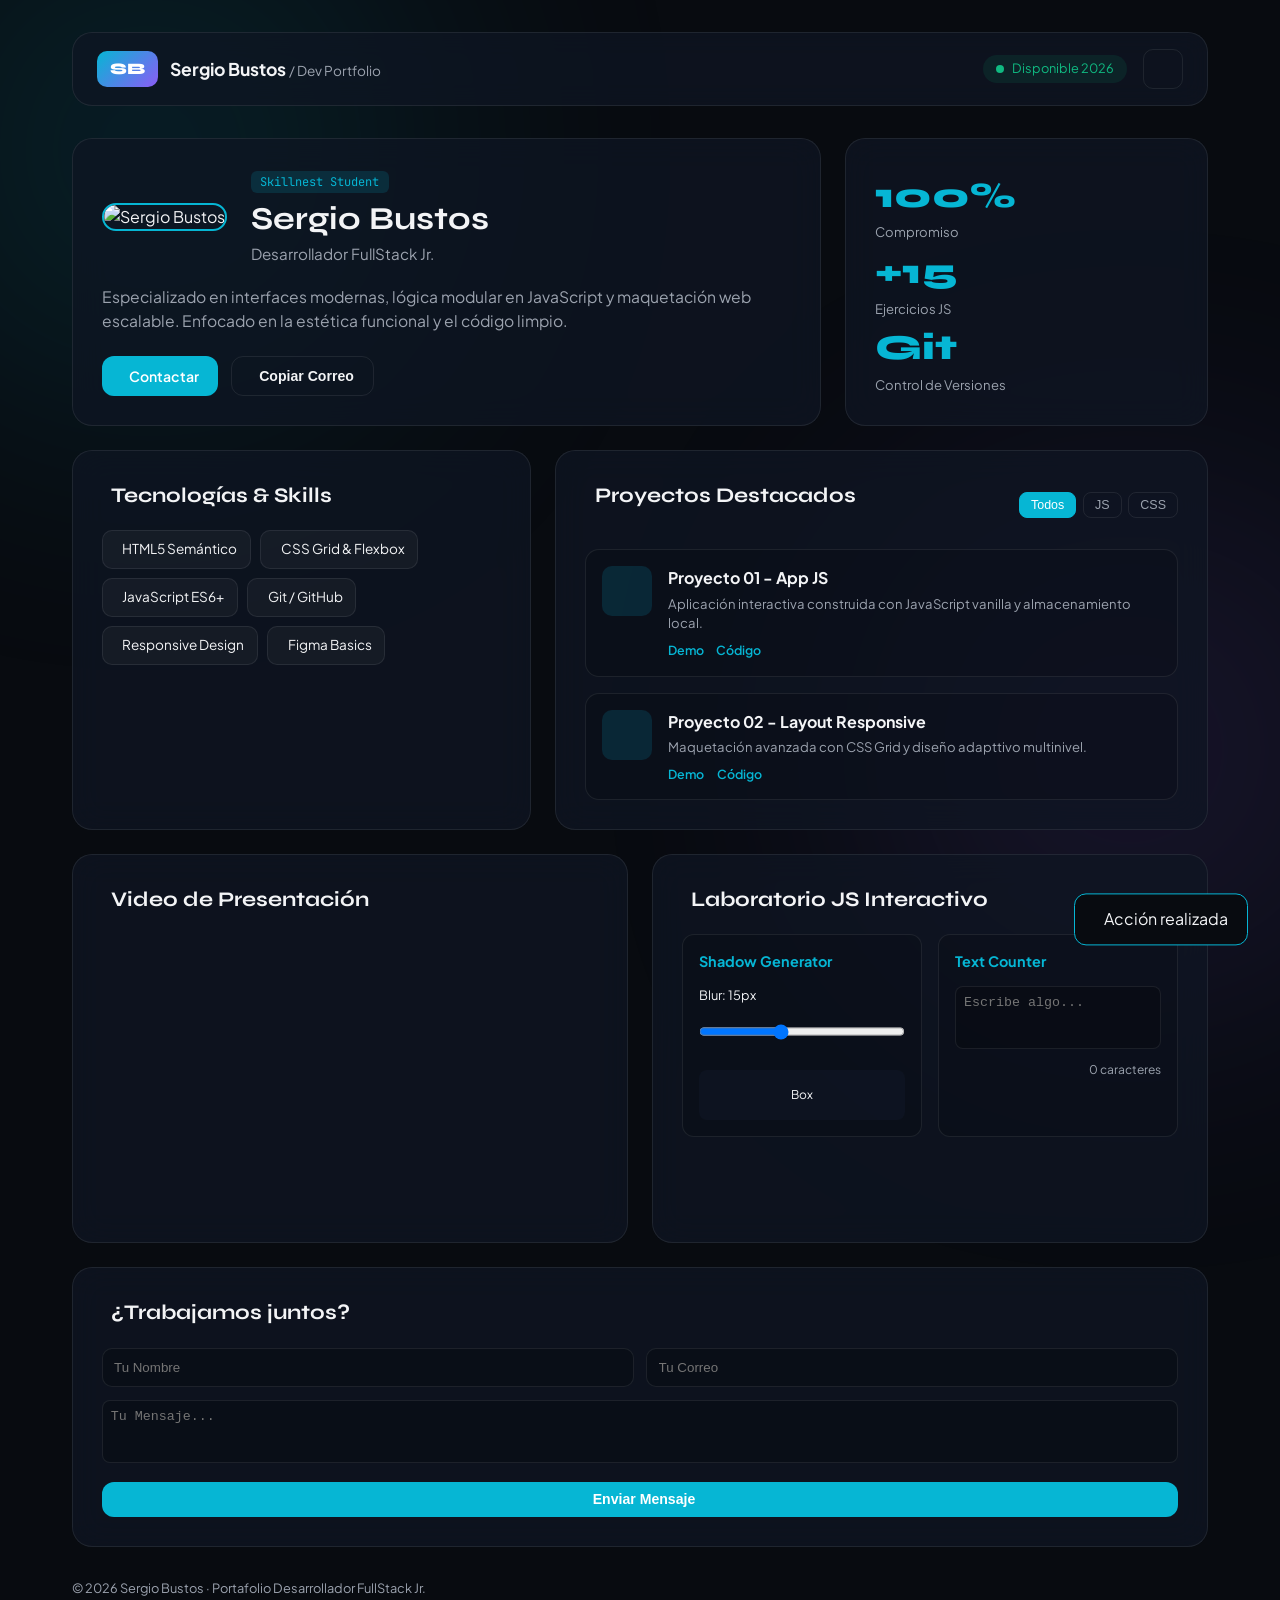
==== portafolio-sergio-bustos/index.html @ bf8681e1 "fdbdbb" ====
<!DOCTYPE html>
<html lang="es" class="dark">
<head>
  <meta charset="UTF-8">
  <meta name="viewport" content="width=device-width, initial-scale=1.0">
  <title>Sergio Bustos | FullStack Developer</title>

  <!-- Google Fonts: Syne & Plus Jakarta Sans -->
  <link rel="preconnect" href="https://fonts.googleapis.com">
  <link rel="preconnect" href="https://fonts.gstatic.com" crossorigin>
  <link href="https://fonts.googleapis.com/css2?family=Plus+Jakarta+Sans:wght@400;500;600;700&family=Syne:wght@700;800&family=JetBrains+Mono:wght@400;600&display=swap" rel="stylesheet">

  <!-- Lucide Icons -->
  <script src="https://unpkg.com/lucide@latest"></script>

  <link rel="stylesheet" href="assets/css/styles.css">
</head>
<body>

  <!-- Esferas luminosas de fondo -->
  <div class="ambient-light light-1"></div>
  <div class="ambient-light light-2"></div>

  <div class="layout-wrapper">
    
    <!-- BARRA NAVEGACIÓN SUPERIOR / CONTROL -->
    <header class="top-bar">
      <div class="brand">
        <span class="logo-box">SB</span>
        <span class="brand-text">Sergio Bustos <small>/ Dev Portfolio</small></span>
      </div>
      <div class="top-actions">
        <span class="badge-online">
          <span class="dot"></span> Disponible 2026
        </span>
        <button id="theme-toggle" class="theme-btn" aria-label="Cambiar Tema">
          <i data-lucide="sun" class="sun-icon"></i>
          <i data-lucide="moon" class="moon-icon"></i>
        </button>
      </div>
    </header>

    <!-- BENTO GRID PRINCIPAL -->
    <main class="bento-grid">

      <!-- TARJETA 1: HERO / PERFIL -->
      <section class="bento-card card-hero">
        <div class="hero-header">
          <div class="avatar-frame">
            <img src="perfil.jpg" alt="Sergio Bustos" class="avatar-img">
          </div>
          <div>
            <span class="chip-tech">Skillnest Student</span>
            <h1 class="hero-name">Sergio Bustos</h1>
            <p class="hero-role">Desarrollador FullStack Jr.</p>
          </div>
        </div>
        <p class="hero-bio">
          Especializado en interfaces modernas, lógica modular en JavaScript y maquetación web escalable. Enfocado en la estética funcional y el código limpio.
        </p>
        <div class="hero-actions">
          <a href="#contact" class="btn btn-primary"><i data-lucide="send"></i> Contactar</a>
          <button id="copy-email-btn" class="btn btn-ghost"><i data-lucide="copy"></i> Copiar Correo</button>
        </div>
      </section>

      <!-- TARJETA 2: MÉTRICAS Y LOGROS -->
      <section class="bento-card card-stats">
        <div class="stat-box">
          <span class="stat-number">100%</span>
          <span class="stat-label">Compromiso</span>
        </div>
        <div class="stat-box">
          <span class="stat-number">+15</span>
          <span class="stat-label">Ejercicios JS</span>
        </div>
        <div class="stat-box">
          <span class="stat-number">Git</span>
          <span class="stat-label">Control de Versiones</span>
        </div>
      </section>

      <!-- TARJETA 3: STACK TECNOLÓGICO -->
      <section class="bento-card card-stack">
        <div class="card-header">
          <i data-lucide="cpu" class="accent-icon"></i>
          <h2>Tecnologías & Skills</h2>
        </div>
        <div class="skills-cloud">
          <span class="skill-tag"><i data-lucide="code"></i> HTML5 Semántico</span>
          <span class="skill-tag"><i data-lucide="palette"></i> CSS Grid & Flexbox</span>
          <span class="skill-tag"><i data-lucide="terminal"></i> JavaScript ES6+</span>
          <span class="skill-tag"><i data-lucide="git-branch"></i> Git / GitHub</span>
          <span class="skill-tag"><i data-lucide="layout"></i> Responsive Design</span>
          <span class="skill-tag"><i data-lucide="figma"></i> Figma Basics</span>
        </div>
      </section>

      <!-- TARJETA 4: PROYECTOS DESTACADOS -->
      <section class="bento-card card-projects">
        <div class="card-header-flex">
          <div class="card-header">
            <i data-lucide="folder-git-2" class="accent-icon"></i>
            <h2>Proyectos Destacados</h2>
          </div>
          <div class="filter-pills">
            <button class="pill active" data-filter="all">Todos</button>
            <button class="pill" data-filter="js">JS</button>
            <button class="pill" data-filter="css">CSS</button>
          </div>
        </div>

        <div class="projects-grid">
          <article class="project-item" data-category="js">
            <div class="project-thumb">
              <i data-lucide="layout-dashboard"></i>
            </div>
            <div class="project-details">
              <h3>Proyecto 01 - App JS</h3>
              <p>Aplicación interactiva construida con JavaScript vanilla y almacenamiento local.</p>
              <div class="project-links">
                <a href="#" target="_blank"><i data-lucide="external-link"></i> Demo</a>
                <a href="#" target="_blank"><i data-lucide="github"></i> Código</a>
              </div>
            </div>
          </article>

          <article class="project-item" data-category="css">
            <div class="project-thumb">
              <i data-lucide="sparkles"></i>
            </div>
            <div class="project-details">
              <h3>Proyecto 02 - Layout Responsive</h3>
              <p>Maquetación avanzada con CSS Grid y diseño adapttivo multinivel.</p>
              <div class="project-links">
                <a href="#" target="_blank"><i data-lucide="external-link"></i> Demo</a>
                <a href="#" target="_blank"><i data-lucide="github"></i> Código</a>
              </div>
            </div>
          </article>
        </div>
      </section>

      <!-- TARJETA 5: DEMO VIDEO / PITCH -->
      <section class="bento-card card-video">
        <div class="card-header">
          <i data-lucide="video" class="accent-icon"></i>
          <h2>Video de Presentación</h2>
        </div>
        <div class="video-container">
          <iframe src="https://www.youtube-nocookie.com/embed/dQw4w9WgXcQ" title="Demo Video" allowfullscreen></iframe>
        </div>
      </section>

      <!-- TARJETA 6: JS MINI LAB (INTERACTIVO) -->
      <section class="bento-card card-lab">
        <div class="card-header">
          <i data-lucide="flask-conical" class="accent-icon"></i>
          <h2>Laboratorio JS Interactivo</h2>
        </div>
        <div class="lab-split">
          <!-- Herramienta 1 -->
          <div class="lab-tool">
            <h4>Shadow Generator</h4>
            <div class="range-group">
              <label>Blur: <span id="blur-val">15px</span></label>
              <input type="range" id="blur-range" min="0" max="40" value="15">
            </div>
            <div class="preview-box" id="shadow-box">Box</div>
          </div>
          <!-- Herramienta 2 -->
          <div class="lab-tool">
            <h4>Text Counter</h4>
            <textarea id="lab-textarea" placeholder="Escribe algo..." rows="3"></textarea>
            <div class="counter-badge"><span id="char-num">0</span> caracteres</div>
          </div>
        </div>
      </section>

      <!-- TARJETA 7: CONTACTO -->
      <section id="contact" class="bento-card card-contact">
        <div class="card-header">
          <i data-lucide="mail" class="accent-icon"></i>
          <h2>¿Trabajamos juntos?</h2>
        </div>
        <form id="contact-form" class="bento-form">
          <div class="input-row">
            <input type="text" id="name" placeholder="Tu Nombre" required>
            <input type="email" id="email" placeholder="Tu Correo" required>
          </div>
          <textarea id="message" rows="3" placeholder="Tu Mensaje..." required></textarea>
          <button type="submit" class="btn btn-primary btn-full"><i data-lucide="send"></i> Enviar Mensaje</button>
        </form>
      </section>

    </main>

    <!-- FOOTER -->
    <footer class="bottom-footer">
      <p>© 2026 Sergio Bustos · Portafolio Desarrollador FullStack Jr.</p>
      <div class="social-mini">
        <a href="https://linkedin.com" target="_blank"><i data-lucide="linkedin"></i></a>
        <a href="https://github.com" target="_blank"><i data-lucide="github"></i></a>
      </div>
    </footer>

  </div>

  <!-- Toast de notificación -->
  <div id="toast" class="toast">
    <i data-lucide="check-circle-2"></i>
    <span id="toast-text">Acción realizada</span>
  </div>

  <script src="main.js"></script>
</body>
</html>
---- portafolio-sergio-bustos/assets/css/styles.css ----
/* ==================== VARIABLES Y TEMA ==================== */
:root {
  --bg-main: #080B10;
  --card-bg: rgba(15, 22, 35, 0.75);
  --card-border: rgba(255, 255, 255, 0.08);
  
  --text-primary: #F3F4F6;
  --text-muted: #9CA3AF;
  
  --accent-cyan: #06B6D4;
  --accent-violet: #8B5CF6;
  --accent-glow: rgba(6, 182, 212, 0.15);
  
  --font-heading: 'Syne', sans-serif;
  --font-body: 'Plus Jakarta Sans', sans-serif;
  --font-mono: 'JetBrains Mono', monospace;
  
  --radius: 20px;
  --transition: all 0.3s cubic-bezier(0.16, 1, 0.3, 1);
}

html.light {
  --bg-main: #F8FAFC;
  --card-bg: rgba(255, 255, 255, 0.85);
  --card-border: rgba(0, 0, 0, 0.08);
  --text-primary: #0F172A;
  --text-muted: #64748B;
  --accent-cyan: #0891B2;
  --accent-violet: #7C3AED;
  --accent-glow: rgba(8, 145, 178, 0.12);
}

* { margin: 0; padding: 0; box-sizing: border-box; }
body {
  font-family: var(--font-body);
  background-color: var(--bg-main);
  color: var(--text-primary);
  line-height: 1.5;
  overflow-x: hidden;
  transition: var(--transition);
}

/* Luces de Fondo */
.ambient-light {
  position: fixed;
  width: 500px;
  height: 500px;
  border-radius: 50%;
  filter: blur(140px);
  pointer-events: none;
  opacity: 0.15;
  z-index: 0;
}
.light-1 { top: -100px; left: -100px; background: var(--accent-cyan); }
.light-2 { bottom: -100px; right: -100px; background: var(--accent-violet); }

.layout-wrapper {
  max-width: 1200px;
  margin: 0 auto;
  padding: 2rem;
  position: relative;
  z-index: 1;
}

/* HEADER SUPERIOR */
.top-bar {
  display: flex;
  justify-content: space-between;
  align-items: center;
  margin-bottom: 2rem;
  padding: 1rem 1.5rem;
  background: var(--card-bg);
  border: 1px solid var(--card-border);
  backdrop-filter: blur(12px);
  border-radius: var(--radius);
}

.brand { display: flex; align-items: center; gap: 0.8rem; }
.logo-box {
  background: linear-gradient(135deg, var(--accent-cyan), var(--accent-violet));
  color: #fff;
  font-family: var(--font-heading);
  font-weight: 800;
  padding: 0.4rem 0.8rem;
  border-radius: 10px;
}
.brand-text { font-weight: 700; font-size: 1.1rem; }
.brand-text small { color: var(--text-muted); font-weight: 400; font-size: 0.85rem; }

.top-actions { display: flex; align-items: center; gap: 1rem; }
.badge-online {
  display: flex;
  align-items: center;
  gap: 0.5rem;
  font-size: 0.8rem;
  color: #10B981;
  background: rgba(16, 185, 129, 0.1);
  padding: 0.3rem 0.8rem;
  border-radius: 20px;
}
.dot { width: 8px; height: 8px; background: #10B981; border-radius: 50%; }

.theme-btn {
  background: transparent;
  border: 1px solid var(--card-border);
  color: var(--text-primary);
  width: 40px;
  height: 40px;
  border-radius: 10px;
  cursor: pointer;
  display: flex;
  align-items: center;
  justify-content: center;
  transition: var(--transition);
}
.theme-btn:hover { border-color: var(--accent-cyan); transform: scale(1.05); }

html.dark .sun-icon, html.light .moon-icon { display: block; }
html.dark .moon-icon, html.light .sun-icon { display: none; }

/* BENTO GRID ESTRUCTURA */
.bento-grid {
  display: grid;
  grid-template-columns: repeat(12, 1fr);
  gap: 1.5rem;
}

.bento-card {
  background: var(--card-bg);
  border: 1px solid var(--card-border);
  backdrop-filter: blur(16px);
  border-radius: var(--radius);
  padding: 1.8rem;
  transition: var(--transition);
  position: relative;
  overflow: hidden;
}

.bento-card:hover {
  border-color: var(--accent-cyan);
  box-shadow: 0 10px 30px rgba(0, 0, 0, 0.2), 0 0 20px var(--accent-glow);
  transform: translateY(-2px);
}

/* Distribución Bento Box (Desktop) */
.card-hero { grid-column: span 8; }
.card-stats { grid-column: span 4; display: flex; flex-direction: column; justify-content: space-around; }
.card-stack { grid-column: span 5; }
.card-projects { grid-column: span 7; }
.card-video { grid-column: span 6; }
.card-lab { grid-column: span 6; }
.card-contact { grid-column: span 12; }

/* CARDA HERO */
.hero-header { display: flex; align-items: center; gap: 1.5rem; margin-bottom: 1.2rem; }
.avatar-img {
  width: 80px;
  height: 80px;
  border-radius: 20px;
  object-fit: cover;
  border: 2px solid var(--accent-cyan);
}
.chip-tech {
  font-family: var(--font-mono);
  font-size: 0.75rem;
  color: var(--accent-cyan);
  background: var(--accent-glow);
  padding: 0.2rem 0.6rem;
  border-radius: 6px;
}
.hero-name { font-family: var(--font-heading); font-size: 2rem; margin-top: 0.2rem; }
.hero-role { color: var(--text-muted); font-size: 0.95rem; }
.hero-bio { color: var(--text-muted); margin-bottom: 1.5rem; font-size: 0.98rem; }
.hero-actions { display: flex; gap: 0.8rem; }

/* BOTONES */
.btn {
  display: inline-flex;
  align-items: center;
  gap: 0.5rem;
  padding: 0.60rem 1.2rem;
  border-radius: 12px;
  font-weight: 600;
  font-size: 0.88rem;
  cursor: pointer;
  border: none;
  text-decoration: none;
  transition: var(--transition);
}
.btn-primary { background: var(--accent-cyan); color: #fff; }
.btn-primary:hover { opacity: 0.9; transform: translateY(-2px); }
.btn-ghost { background: transparent; border: 1px solid var(--card-border); color: var(--text-primary); }
.btn-ghost:hover { border-color: var(--accent-cyan); background: var(--accent-glow); }
.btn-full { width: 100%; justify-content: center; }

/* STATS */
.stat-box { display: flex; flex-direction: column; }
.stat-number { font-family: var(--font-heading); font-size: 2.2rem; color: var(--accent-cyan); font-weight: 800; }
.stat-label { font-size: 0.82rem; color: var(--text-muted); }

/* TITULOS DE TARJETA */
.card-header { display: flex; align-items: center; gap: 0.6rem; margin-bottom: 1.2rem; }
.card-header h2 { font-family: var(--font-heading); font-size: 1.3rem; }
.accent-icon { color: var(--accent-cyan); }

/* SKILLS */
.skills-cloud { display: flex; flex-wrap: wrap; gap: 0.6rem; }
.skill-tag {
  display: inline-flex;
  align-items: center;
  gap: 0.4rem;
  background: rgba(255, 255, 255, 0.04);
  border: 1px solid var(--card-border);
  padding: 0.5rem 0.8rem;
  border-radius: 10px;
  font-size: 0.85rem;
}

/* PROYECTOS */
.card-header-flex { display: flex; justify-content: space-between; align-items: center; margin-bottom: 1.2rem; }
.filter-pills { display: flex; gap: 0.4rem; }
.pill {
  background: transparent;
  border: 1px solid var(--card-border);
  color: var(--text-muted);
  padding: 0.3rem 0.7rem;
  border-radius: 8px;
  cursor: pointer;
  font-size: 0.78rem;
}
.pill.active, .pill:hover { background: var(--accent-cyan); color: #fff; border-color: var(--accent-cyan); }

.projects-grid { display: flex; flex-direction: column; gap: 1rem; }
.project-item {
  display: flex;
  gap: 1rem;
  background: rgba(0, 0, 0, 0.15);
  padding: 1rem;
  border-radius: 14px;
  border: 1px solid var(--card-border);
}
.project-thumb {
  width: 50px;
  height: 50px;
  background: var(--accent-glow);
  color: var(--accent-cyan);
  border-radius: 10px;
  display: flex;
  align-items: center;
  justify-content: center;
}
.project-details h3 { font-size: 1rem; margin-bottom: 0.2rem; }
.project-details p { font-size: 0.82rem; color: var(--text-muted); margin-bottom: 0.5rem; }
.project-links { display: flex; gap: 0.8rem; }
.project-links a { color: var(--accent-cyan); font-size: 0.78rem; text-decoration: none; font-weight: 600; }

/* VIDEO */
.video-container {
  position: relative;
  padding-bottom: 56.25%;
  height: 0;
  border-radius: 12px;
  overflow: hidden;
}
.video-container iframe { position: absolute; top:0; left:0; width:100%; height:100%; border:none; }

/* JS LAB */
.lab-split { display: grid; grid-template-columns: 1fr 1fr; gap: 1rem; }
.lab-tool { background: rgba(0, 0, 0, 0.15); padding: 1rem; border-radius: 12px; border: 1px solid var(--card-border); }
.lab-tool h4 { font-size: 0.9rem; margin-bottom: 0.8rem; color: var(--accent-cyan); }
.range-group { font-size: 0.8rem; margin-bottom: 0.8rem; }
.range-group input { width: 100%; margin-top: 0.4rem; }
.preview-box {
  height: 50px;
  background: var(--card-bg);
  border-radius: 8px;
  display: flex;
  align-items: center;
  justify-content: center;
  font-size: 0.75rem;
}
textarea {
  width: 100%;
  background: rgba(0,0,0,0.2);
  border: 1px solid var(--card-border);
  color: var(--text-primary);
  padding: 0.5rem;
  border-radius: 8px;
  resize: none;
  margin-bottom: 0.4rem;
}
.counter-badge { font-size: 0.75rem; color: var(--text-muted); text-align: right; }

/* CONTACTO */
.bento-form { display: flex; flex-direction: column; gap: 0.8rem; }
.input-row { display: grid; grid-template-columns: 1fr 1fr; gap: 0.8rem; }
input {
  width: 100%;
  background: rgba(0, 0, 0, 0.2);
  border: 1px solid var(--card-border);
  color: var(--text-primary);
  padding: 0.7rem;
  border-radius: 10px;
}

/* FOOTER & TOAST */
.bottom-footer {
  display: flex;
  justify-content: space-between;
  align-items: center;
  margin-top: 2rem;
  font-size: 0.8rem;
  color: var(--text-muted);
}
.social-mini a { color: var(--text-muted); margin-left: 0.8rem; }
.social-mini a:hover { color: var(--accent-cyan); }

.toast {
  position: fixed;
  bottom: 2rem;
  right: 2rem;
  background: var(--bg-main);
  border: 1px solid var(--accent-cyan);
  padding: 0.8rem 1.2rem;
  border-radius: 12px;
  display: flex;
  align-items: center;
  gap: 0.6rem;
  transform: translateY(150%);
  transition: transform 0.3s ease;
  z-index: 1000;
}
.toast.show { transform: translateY(0); }

/* RESPONSIVO MÓVIL */
@media (max-width: 900px) {
  .bento-grid { display: flex; flex-direction: column; }
  .input-row, .lab-split { grid-template-columns: 1fr; }
}
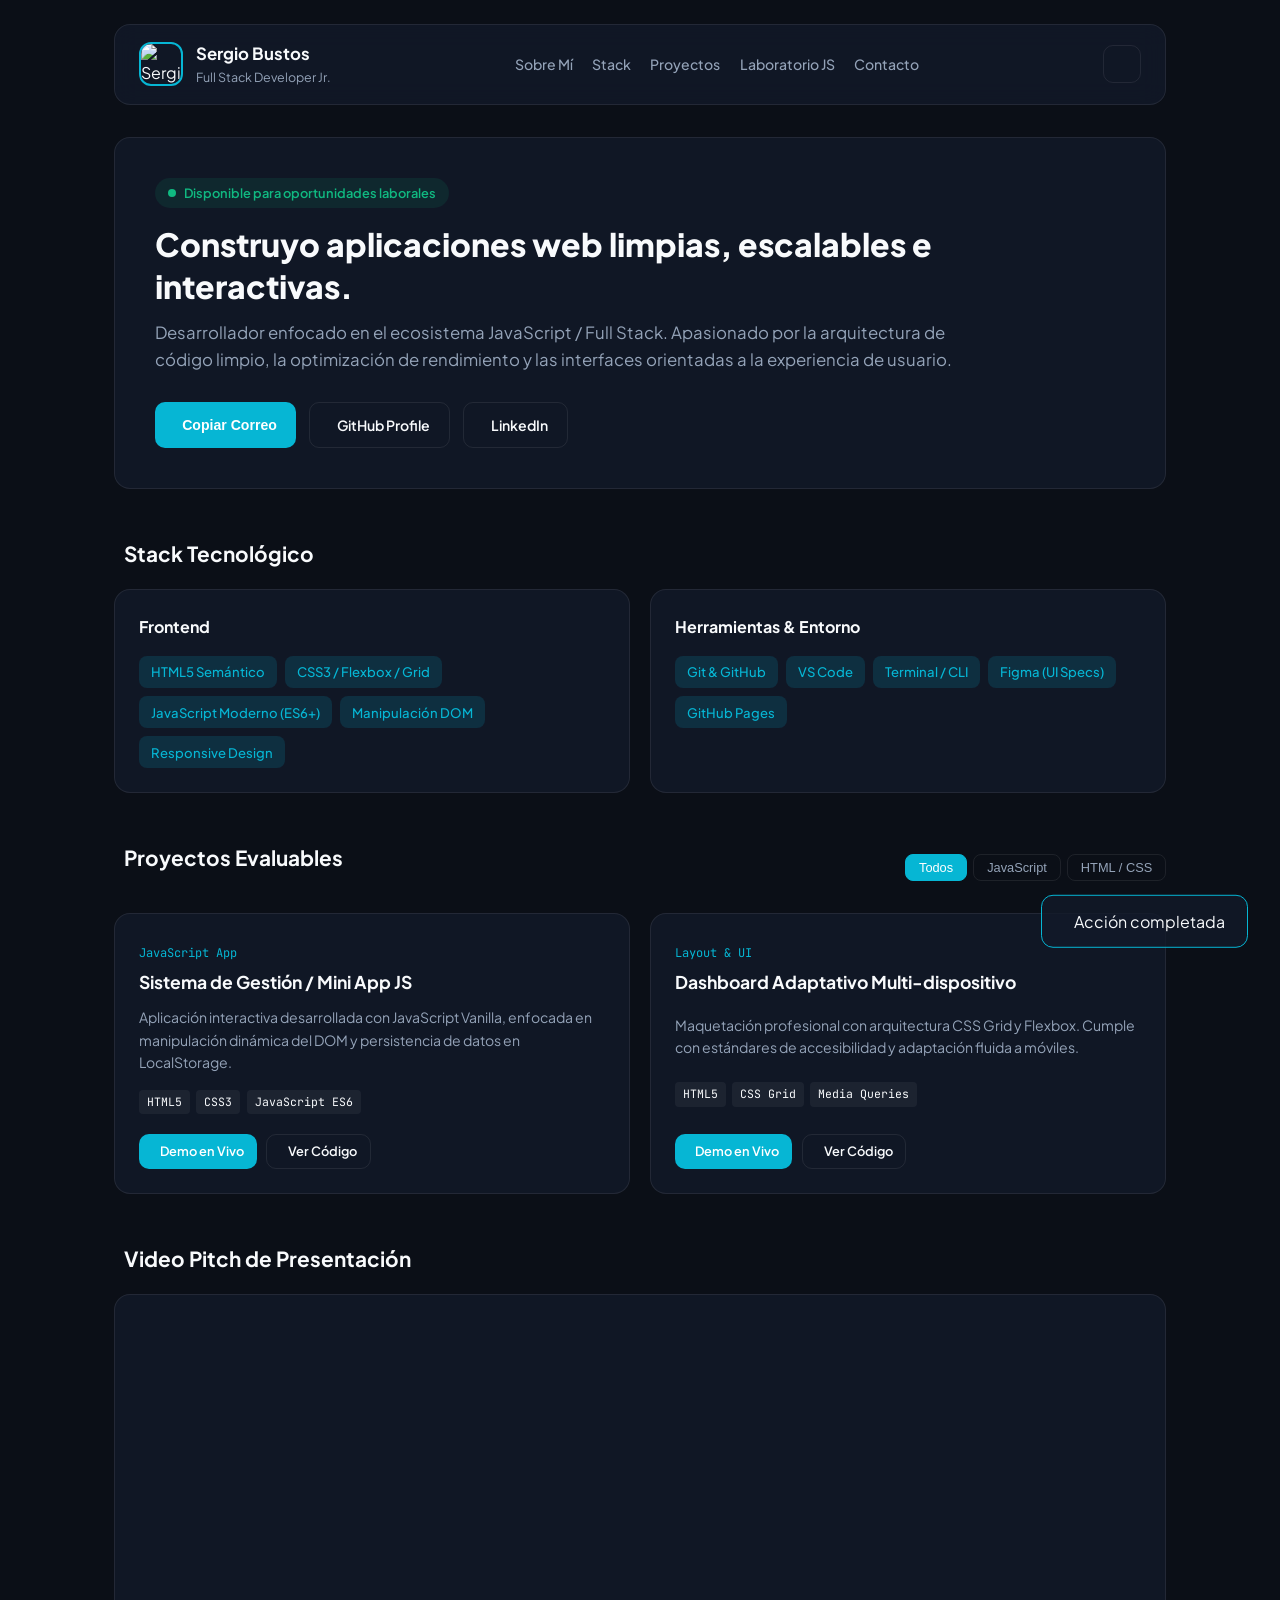
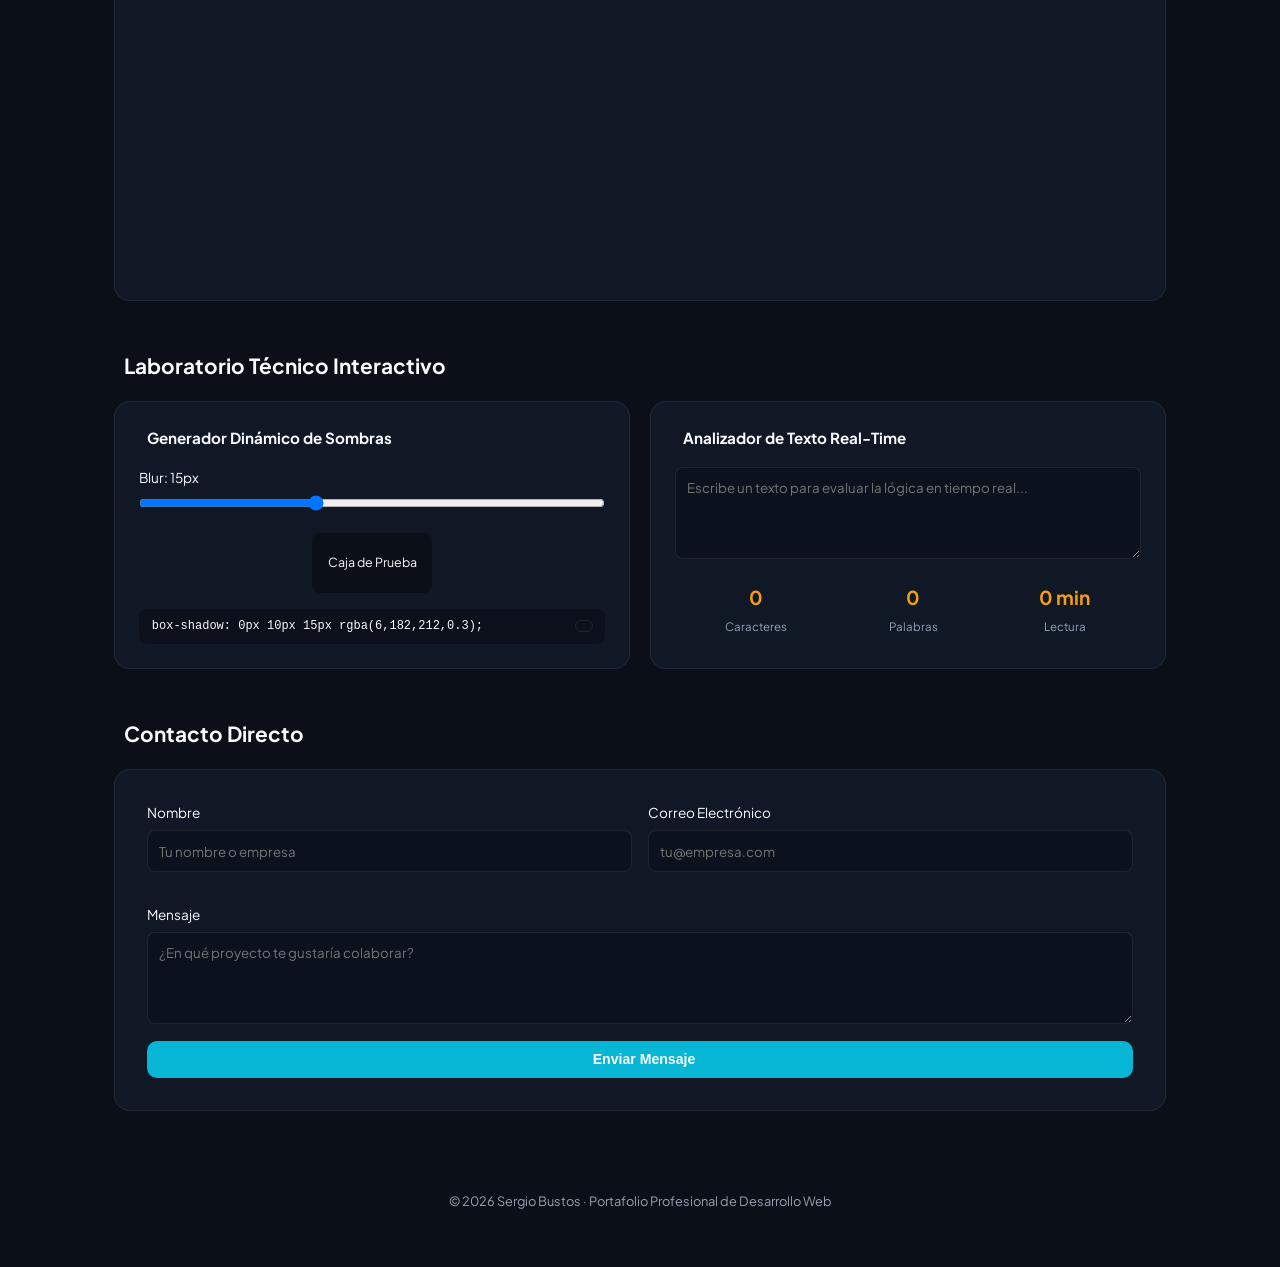
==== commit daeb2ff4: "awdad" ====
--- a/portafolio-sergio-bustos/index.html
+++ b/portafolio-sergio-bustos/index.html
@@ -3,12 +3,12 @@
 <head>
   <meta charset="UTF-8">
   <meta name="viewport" content="width=device-width, initial-scale=1.0">
-  <title>Sergio Bustos | FullStack Developer</title>
-
-  <!-- Google Fonts: Syne & Plus Jakarta Sans -->
+  <title>Sergio Bustos | Full Stack Developer Jr.</title>
+
+  <!-- Google Fonts: Plus Jakarta Sans & JetBrains Mono -->
   <link rel="preconnect" href="https://fonts.googleapis.com">
   <link rel="preconnect" href="https://fonts.gstatic.com" crossorigin>
-  <link href="https://fonts.googleapis.com/css2?family=Plus+Jakarta+Sans:wght@400;500;600;700&family=Syne:wght@700;800&family=JetBrains+Mono:wght@400;600&display=swap" rel="stylesheet">
+  <link href="https://fonts.googleapis.com/css2?family=JetBrains+Mono:wght@400;600&family=Plus+Jakarta+Sans:wght@400;500;600;700;800&display=swap" rel="stylesheet">
 
   <!-- Lucide Icons -->
   <script src="https://unpkg.com/lucide@latest"></script>
@@ -17,199 +17,218 @@
 </head>
 <body>
 
-  <!-- Esferas luminosas de fondo -->
-  <div class="ambient-light light-1"></div>
-  <div class="ambient-light light-2"></div>
-
-  <div class="layout-wrapper">
+  <div class="app-layout">
     
-    <!-- BARRA NAVEGACIÓN SUPERIOR / CONTROL -->
-    <header class="top-bar">
-      <div class="brand">
-        <span class="logo-box">SB</span>
-        <span class="brand-text">Sergio Bustos <small>/ Dev Portfolio</small></span>
+    <!-- HEADER FIJO DE NAVEGACIÓN Y PERFIL -->
+    <header class="navbar">
+      <div class="nav-brand">
+        <img src="perfil.jpg" alt="Sergio Bustos" class="avatar-img">
+        <div>
+          <h1 class="brand-name">Sergio Bustos</h1>
+          <p class="brand-role">Full Stack Developer Jr.</p>
+        </div>
       </div>
-      <div class="top-actions">
-        <span class="badge-online">
-          <span class="dot"></span> Disponible 2026
-        </span>
-        <button id="theme-toggle" class="theme-btn" aria-label="Cambiar Tema">
-          <i data-lucide="sun" class="sun-icon"></i>
-          <i data-lucide="moon" class="moon-icon"></i>
-        </button>
-      </div>
+
+      <nav class="nav-links">
+        <a href="#about" class="nav-item">Sobre Mí</a>
+        <a href="#stack" class="nav-item">Stack</a>
+        <a href="#projects" class="nav-item">Proyectos</a>
+        <a href="#lab" class="nav-item">Laboratorio JS</a>
+        <a href="#contact" class="nav-item btn-contact">Contacto</a>
+      </nav>
+
+      <button id="theme-toggle" class="theme-btn" aria-label="Cambiar Tema">
+        <i data-lucide="sun" class="sun-icon"></i>
+        <i data-lucide="moon" class="moon-icon"></i>
+      </button>
     </header>
 
-    <!-- BENTO GRID PRINCIPAL -->
-    <main class="bento-grid">
-
-      <!-- TARJETA 1: HERO / PERFIL -->
-      <section class="bento-card card-hero">
-        <div class="hero-header">
-          <div class="avatar-frame">
-            <img src="perfil.jpg" alt="Sergio Bustos" class="avatar-img">
-          </div>
-          <div>
-            <span class="chip-tech">Skillnest Student</span>
-            <h1 class="hero-name">Sergio Bustos</h1>
-            <p class="hero-role">Desarrollador FullStack Jr.</p>
-          </div>
-        </div>
-        <p class="hero-bio">
-          Especializado en interfaces modernas, lógica modular en JavaScript y maquetación web escalable. Enfocado en la estética funcional y el código limpio.
+    <!-- CONTENIDO PRINCIPAL -->
+    <main class="main-container">
+
+      <!-- HERO SECTION / PRESENTACIÓN -->
+      <section id="about" class="section hero-card">
+        <div class="status-badge">
+          <span class="status-dot"></span> Disponible para oportunidades laborales
+        </div>
+        <h2 class="hero-title">Construyo aplicaciones web limpias, escalables e interactivas.</h2>
+        <p class="hero-description">
+          Desarrollador enfocado en el ecosistema JavaScript / Full Stack. Apasionado por la arquitectura de código limpio, la optimización de rendimiento y las interfaces orientadas a la experiencia de usuario.
         </p>
-        <div class="hero-actions">
-          <a href="#contact" class="btn btn-primary"><i data-lucide="send"></i> Contactar</a>
-          <button id="copy-email-btn" class="btn btn-ghost"><i data-lucide="copy"></i> Copiar Correo</button>
-        </div>
-      </section>
-
-      <!-- TARJETA 2: MÉTRICAS Y LOGROS -->
-      <section class="bento-card card-stats">
-        <div class="stat-box">
-          <span class="stat-number">100%</span>
-          <span class="stat-label">Compromiso</span>
-        </div>
-        <div class="stat-box">
-          <span class="stat-number">+15</span>
-          <span class="stat-label">Ejercicios JS</span>
-        </div>
-        <div class="stat-box">
-          <span class="stat-number">Git</span>
-          <span class="stat-label">Control de Versiones</span>
-        </div>
-      </section>
-
-      <!-- TARJETA 3: STACK TECNOLÓGICO -->
-      <section class="bento-card card-stack">
-        <div class="card-header">
-          <i data-lucide="cpu" class="accent-icon"></i>
-          <h2>Tecnologías & Skills</h2>
-        </div>
-        <div class="skills-cloud">
-          <span class="skill-tag"><i data-lucide="code"></i> HTML5 Semántico</span>
-          <span class="skill-tag"><i data-lucide="palette"></i> CSS Grid & Flexbox</span>
-          <span class="skill-tag"><i data-lucide="terminal"></i> JavaScript ES6+</span>
-          <span class="skill-tag"><i data-lucide="git-branch"></i> Git / GitHub</span>
-          <span class="skill-tag"><i data-lucide="layout"></i> Responsive Design</span>
-          <span class="skill-tag"><i data-lucide="figma"></i> Figma Basics</span>
-        </div>
-      </section>
-
-      <!-- TARJETA 4: PROYECTOS DESTACADOS -->
-      <section class="bento-card card-projects">
-        <div class="card-header-flex">
-          <div class="card-header">
-            <i data-lucide="folder-git-2" class="accent-icon"></i>
-            <h2>Proyectos Destacados</h2>
-          </div>
+        <div class="hero-cta">
+          <button id="copy-email-btn" class="btn btn-primary">
+            <i data-lucide="copy"></i> Copiar Correo
+          </button>
+          <a href="https://github.com" target="_blank" class="btn btn-outline">
+            <i data-lucide="github"></i> GitHub Profile
+          </a>
+          <a href="https://linkedin.com" target="_blank" class="btn btn-outline">
+            <i data-lucide="linkedin"></i> LinkedIn
+          </a>
+        </div>
+      </section>
+
+      <!-- STACK TÉCNICO EVALUABLE -->
+      <section id="stack" class="section">
+        <h3 class="section-heading"><i data-lucide="cpu" class="accent-color"></i> Stack Tecnológico</h3>
+        <div class="stack-grid">
+          <div class="stack-card">
+            <h4>Frontend</h4>
+            <div class="tags-container">
+              <span class="tech-tag">HTML5 Semántico</span>
+              <span class="tech-tag">CSS3 / Flexbox / Grid</span>
+              <span class="tech-tag">JavaScript Moderno (ES6+)</span>
+              <span class="tech-tag">Manipulación DOM</span>
+              <span class="tech-tag">Responsive Design</span>
+            </div>
+          </div>
+          <div class="stack-card">
+            <h4>Herramientas & Entorno</h4>
+            <div class="tags-container">
+              <span class="tech-tag">Git & GitHub</span>
+              <span class="tech-tag">VS Code</span>
+              <span class="tech-tag">Terminal / CLI</span>
+              <span class="tech-tag">Figma (UI Specs)</span>
+              <span class="tech-tag">GitHub Pages</span>
+            </div>
+          </div>
+        </div>
+      </section>
+
+      <!-- PROYECTOS DESTACADOS -->
+      <section id="projects" class="section">
+        <div class="section-header-flex">
+          <h3 class="section-heading"><i data-lucide="folder-code" class="accent-color"></i> Proyectos Evaluables</h3>
           <div class="filter-pills">
             <button class="pill active" data-filter="all">Todos</button>
-            <button class="pill" data-filter="js">JS</button>
-            <button class="pill" data-filter="css">CSS</button>
+            <button class="pill" data-filter="js">JavaScript</button>
+            <button class="pill" data-filter="css">HTML / CSS</button>
           </div>
         </div>
 
         <div class="projects-grid">
-          <article class="project-item" data-category="js">
-            <div class="project-thumb">
-              <i data-lucide="layout-dashboard"></i>
-            </div>
-            <div class="project-details">
-              <h3>Proyecto 01 - App JS</h3>
-              <p>Aplicación interactiva construida con JavaScript vanilla y almacenamiento local.</p>
-              <div class="project-links">
-                <a href="#" target="_blank"><i data-lucide="external-link"></i> Demo</a>
-                <a href="#" target="_blank"><i data-lucide="github"></i> Código</a>
-              </div>
+          <!-- Proyecto 1 -->
+          <article class="project-card" data-category="js">
+            <div class="project-header">
+              <span class="project-type">JavaScript App</span>
+              <h4 class="project-title">Sistema de Gestión / Mini App JS</h4>
+            </div>
+            <p class="project-desc">
+              Aplicación interactiva desarrollada con JavaScript Vanilla, enfocada en manipulación dinámica del DOM y persistencia de datos en LocalStorage.
+            </p>
+            <div class="project-techs">
+              <span class="mini-tech">HTML5</span>
+              <span class="mini-tech">CSS3</span>
+              <span class="mini-tech">JavaScript ES6</span>
+            </div>
+            <div class="project-actions">
+              <a href="#" target="_blank" class="btn btn-sm btn-primary"><i data-lucide="external-link"></i> Demo en Vivo</a>
+              <a href="#" target="_blank" class="btn btn-sm btn-outline"><i data-lucide="github"></i> Ver Código</a>
             </div>
           </article>
 
-          <article class="project-item" data-category="css">
-            <div class="project-thumb">
-              <i data-lucide="sparkles"></i>
-            </div>
-            <div class="project-details">
-              <h3>Proyecto 02 - Layout Responsive</h3>
-              <p>Maquetación avanzada con CSS Grid y diseño adapttivo multinivel.</p>
-              <div class="project-links">
-                <a href="#" target="_blank"><i data-lucide="external-link"></i> Demo</a>
-                <a href="#" target="_blank"><i data-lucide="github"></i> Código</a>
-              </div>
+          <!-- Proyecto 2 -->
+          <article class="project-card" data-category="css">
+            <div class="project-header">
+              <span class="project-type">Layout & UI</span>
+              <h4 class="project-title">Dashboard Adaptativo Multi-dispositivo</h4>
+            </div>
+            <p class="project-desc">
+              Maquetación profesional con arquitectura CSS Grid y Flexbox. Cumple con estándares de accesibilidad y adaptación fluida a móviles.
+            </p>
+            <div class="project-techs">
+              <span class="mini-tech">HTML5</span>
+              <span class="mini-tech">CSS Grid</span>
+              <span class="mini-tech">Media Queries</span>
+            </div>
+            <div class="project-actions">
+              <a href="#" target="_blank" class="btn btn-sm btn-primary"><i data-lucide="external-link"></i> Demo en Vivo</a>
+              <a href="#" target="_blank" class="btn btn-sm btn-outline"><i data-lucide="github"></i> Ver Código</a>
             </div>
           </article>
         </div>
       </section>
 
-      <!-- TARJETA 5: DEMO VIDEO / PITCH -->
-      <section class="bento-card card-video">
-        <div class="card-header">
-          <i data-lucide="video" class="accent-icon"></i>
-          <h2>Video de Presentación</h2>
-        </div>
-        <div class="video-container">
-          <iframe src="https://www.youtube-nocookie.com/embed/dQw4w9WgXcQ" title="Demo Video" allowfullscreen></iframe>
-        </div>
-      </section>
-
-      <!-- TARJETA 6: JS MINI LAB (INTERACTIVO) -->
-      <section class="bento-card card-lab">
-        <div class="card-header">
-          <i data-lucide="flask-conical" class="accent-icon"></i>
-          <h2>Laboratorio JS Interactivo</h2>
-        </div>
-        <div class="lab-split">
-          <!-- Herramienta 1 -->
-          <div class="lab-tool">
-            <h4>Shadow Generator</h4>
-            <div class="range-group">
+      <!-- DEMO VIDEO -->
+      <section id="video" class="section">
+        <h3 class="section-heading"><i data-lucide="play-circle" class="accent-color"></i> Video Pitch de Presentación</h3>
+        <div class="video-card">
+          <div class="video-container">
+            <iframe src="https://www.youtube-nocookie.com/embed/dQw4w9WgXcQ" title="Presentación Sergio Bustos" allowfullscreen></iframe>
+          </div>
+        </div>
+      </section>
+
+      <!-- LABORATORIO INTERACTIVO JS -->
+      <section id="lab" class="section">
+        <h3 class="section-heading"><i data-lucide="flask-conical" class="accent-color"></i> Laboratorio Técnico Interactivo</h3>
+        <div class="lab-grid">
+          <!-- Tool 1 -->
+          <div class="lab-card">
+            <h4><i data-lucide="sliders" class="accent-color"></i> Generador Dinámico de Sombras</h4>
+            <div class="control-group">
               <label>Blur: <span id="blur-val">15px</span></label>
               <input type="range" id="blur-range" min="0" max="40" value="15">
             </div>
-            <div class="preview-box" id="shadow-box">Box</div>
-          </div>
-          <!-- Herramienta 2 -->
-          <div class="lab-tool">
-            <h4>Text Counter</h4>
-            <textarea id="lab-textarea" placeholder="Escribe algo..." rows="3"></textarea>
-            <div class="counter-badge"><span id="char-num">0</span> caracteres</div>
-          </div>
-        </div>
-      </section>
-
-      <!-- TARJETA 7: CONTACTO -->
-      <section id="contact" class="bento-card card-contact">
-        <div class="card-header">
-          <i data-lucide="mail" class="accent-icon"></i>
-          <h2>¿Trabajamos juntos?</h2>
-        </div>
-        <form id="contact-form" class="bento-form">
-          <div class="input-row">
-            <input type="text" id="name" placeholder="Tu Nombre" required>
-            <input type="email" id="email" placeholder="Tu Correo" required>
-          </div>
-          <textarea id="message" rows="3" placeholder="Tu Mensaje..." required></textarea>
-          <button type="submit" class="btn btn-primary btn-full"><i data-lucide="send"></i> Enviar Mensaje</button>
-        </form>
+            <div class="preview-box-container">
+              <div id="shadow-preview" class="shadow-preview">Caja de Prueba</div>
+            </div>
+            <div class="code-box">
+              <code id="css-code">box-shadow: 0px 10px 15px rgba(6,182,212,0.3);</code>
+              <button id="copy-code-btn" class="btn btn-xs btn-outline"><i data-lucide="copy"></i></button>
+            </div>
+          </div>
+
+          <!-- Tool 2 -->
+          <div class="lab-card">
+            <h4><i data-lucide="text-cursor-input" class="accent-color"></i> Analizador de Texto Real-Time</h4>
+            <textarea id="lab-text" placeholder="Escribe un texto para evaluar la lógica en tiempo real..." rows="4"></textarea>
+            <div class="stats-counter">
+              <div class="stat-unit"><span id="char-count">0</span><label>Caracteres</label></div>
+              <div class="stat-unit"><span id="word-count">0</span><label>Palabras</label></div>
+              <div class="stat-unit"><span id="read-time">0 min</span><label>Lectura</label></div>
+            </div>
+          </div>
+        </div>
+      </section>
+
+      <!-- CONTACTO -->
+      <section id="contact" class="section">
+        <h3 class="section-heading"><i data-lucide="mail" class="accent-color"></i> Contacto Directo</h3>
+        <div class="contact-card">
+          <form id="contact-form">
+            <div class="form-row">
+              <div class="form-group">
+                <label for="name">Nombre</label>
+                <input type="text" id="name" required placeholder="Tu nombre o empresa">
+              </div>
+              <div class="form-group">
+                <label for="email">Correo Electrónico</label>
+                <input type="email" id="email" required placeholder="tu@empresa.com">
+              </div>
+            </div>
+            <div class="form-group">
+              <label for="message">Mensaje</label>
+              <textarea id="message" rows="4" required placeholder="¿En qué proyecto te gustaría colaborar?"></textarea>
+            </div>
+            <button type="submit" class="btn btn-primary btn-block"><i data-lucide="send"></i> Enviar Mensaje</button>
+          </form>
+        </div>
       </section>
 
     </main>
 
     <!-- FOOTER -->
-    <footer class="bottom-footer">
-      <p>© 2026 Sergio Bustos · Portafolio Desarrollador FullStack Jr.</p>
-      <div class="social-mini">
-        <a href="https://linkedin.com" target="_blank"><i data-lucide="linkedin"></i></a>
-        <a href="https://github.com" target="_blank"><i data-lucide="github"></i></a>
-      </div>
+    <footer class="footer">
+      <p>© 2026 Sergio Bustos · Portafolio Profesional de Desarrollo Web</p>
     </footer>
 
   </div>
 
-  <!-- Toast de notificación -->
+  <!-- Toast Notification -->
   <div id="toast" class="toast">
-    <i data-lucide="check-circle-2"></i>
-    <span id="toast-text">Acción realizada</span>
+    <i data-lucide="check-circle-2" class="accent-color"></i>
+    <span id="toast-text">Acción completada</span>
   </div>
 
   <script src="main.js"></script>
--- a/portafolio-sergio-bustos/assets/css/styles.css
+++ b/portafolio-sergio-bustos/assets/css/styles.css
@@ -1,187 +1,130 @@
-/* ==================== VARIABLES Y TEMA ==================== */
+/* ==================== PALETA EJECUTIVA / SAAS ==================== */
 :root {
-  --bg-main: #080B10;
-  --card-bg: rgba(15, 22, 35, 0.75);
-  --card-border: rgba(255, 255, 255, 0.08);
-  
-  --text-primary: #F3F4F6;
-  --text-muted: #9CA3AF;
+  --bg-main: #0B0F17;
+  --bg-card: rgba(18, 26, 42, 0.8);
+  --border-color: rgba(255, 255, 255, 0.08);
+  
+  --text-main: #F8FAFC;
+  --text-muted: #94A3B8;
   
   --accent-cyan: #06B6D4;
-  --accent-violet: #8B5CF6;
-  --accent-glow: rgba(6, 182, 212, 0.15);
-  
-  --font-heading: 'Syne', sans-serif;
-  --font-body: 'Plus Jakarta Sans', sans-serif;
+  --accent-cyan-glow: rgba(6, 182, 212, 0.15);
+  --accent-amber: #F59E0B;
+  
+  --font-sans: 'Plus Jakarta Sans', sans-serif;
   --font-mono: 'JetBrains Mono', monospace;
   
-  --radius: 20px;
-  --transition: all 0.3s cubic-bezier(0.16, 1, 0.3, 1);
+  --radius: 16px;
+  --transition: all 0.25s ease;
 }
 
 html.light {
   --bg-main: #F8FAFC;
-  --card-bg: rgba(255, 255, 255, 0.85);
-  --card-border: rgba(0, 0, 0, 0.08);
-  --text-primary: #0F172A;
+  --bg-card: #FFFFFF;
+  --border-color: rgba(0, 0, 0, 0.08);
+  --text-main: #0F172A;
   --text-muted: #64748B;
-  --accent-cyan: #0891B2;
-  --accent-violet: #7C3AED;
-  --accent-glow: rgba(8, 145, 178, 0.12);
+  --accent-cyan: #0284C7;
+  --accent-cyan-glow: rgba(2, 132, 199, 0.12);
 }
 
 * { margin: 0; padding: 0; box-sizing: border-box; }
+html { scroll-behavior: smooth; }
+
 body {
-  font-family: var(--font-body);
+  font-family: var(--font-sans);
   background-color: var(--bg-main);
-  color: var(--text-primary);
-  line-height: 1.5;
-  overflow-x: hidden;
+  color: var(--text-main);
+  line-height: 1.6;
   transition: var(--transition);
 }
 
-/* Luces de Fondo */
-.ambient-light {
-  position: fixed;
-  width: 500px;
-  height: 500px;
-  border-radius: 50%;
-  filter: blur(140px);
-  pointer-events: none;
-  opacity: 0.15;
-  z-index: 0;
-}
-.light-1 { top: -100px; left: -100px; background: var(--accent-cyan); }
-.light-2 { bottom: -100px; right: -100px; background: var(--accent-violet); }
-
-.layout-wrapper {
-  max-width: 1200px;
+.app-layout {
+  max-width: 1100px;
   margin: 0 auto;
-  padding: 2rem;
-  position: relative;
-  z-index: 1;
-}
-
-/* HEADER SUPERIOR */
-.top-bar {
+  padding: 1.5rem;
+}
+
+/* NAVBAR */
+.navbar {
   display: flex;
   justify-content: space-between;
   align-items: center;
-  margin-bottom: 2rem;
   padding: 1rem 1.5rem;
-  background: var(--card-bg);
-  border: 1px solid var(--card-border);
+  background: var(--bg-card);
+  border: 1px solid var(--border-color);
   backdrop-filter: blur(12px);
   border-radius: var(--radius);
-}
-
-.brand { display: flex; align-items: center; gap: 0.8rem; }
-.logo-box {
-  background: linear-gradient(135deg, var(--accent-cyan), var(--accent-violet));
-  color: #fff;
-  font-family: var(--font-heading);
-  font-weight: 800;
-  padding: 0.4rem 0.8rem;
-  border-radius: 10px;
-}
-.brand-text { font-weight: 700; font-size: 1.1rem; }
-.brand-text small { color: var(--text-muted); font-weight: 400; font-size: 0.85rem; }
-
-.top-actions { display: flex; align-items: center; gap: 1rem; }
-.badge-online {
-  display: flex;
-  align-items: center;
-  gap: 0.5rem;
-  font-size: 0.8rem;
-  color: #10B981;
-  background: rgba(16, 185, 129, 0.1);
-  padding: 0.3rem 0.8rem;
-  border-radius: 20px;
-}
-.dot { width: 8px; height: 8px; background: #10B981; border-radius: 50%; }
+  position: sticky;
+  top: 1.5rem;
+  z-index: 100;
+  margin-bottom: 2rem;
+}
+
+.nav-brand { display: flex; align-items: center; gap: 0.8rem; }
+.avatar-img { width: 44px; height: 44px; border-radius: 12px; object-fit: cover; border: 2px solid var(--accent-cyan); }
+.brand-name { font-size: 1.05rem; font-weight: 700; }
+.brand-role { font-size: 0.78rem; color: var(--text-muted); }
+
+.nav-links { display: flex; align-items: center; gap: 1.2rem; }
+.nav-item { color: var(--text-muted); text-decoration: none; font-size: 0.88rem; font-weight: 500; transition: var(--transition); }
+.nav-item:hover { color: var(--accent-cyan); }
 
 .theme-btn {
   background: transparent;
-  border: 1px solid var(--card-border);
-  color: var(--text-primary);
-  width: 40px;
-  height: 40px;
+  border: 1px solid var(--border-color);
+  color: var(--text-main);
+  width: 38px;
+  height: 38px;
   border-radius: 10px;
   cursor: pointer;
   display: flex;
   align-items: center;
   justify-content: center;
-  transition: var(--transition);
-}
-.theme-btn:hover { border-color: var(--accent-cyan); transform: scale(1.05); }
+}
 
 html.dark .sun-icon, html.light .moon-icon { display: block; }
 html.dark .moon-icon, html.light .sun-icon { display: none; }
 
-/* BENTO GRID ESTRUCTURA */
-.bento-grid {
-  display: grid;
-  grid-template-columns: repeat(12, 1fr);
-  gap: 1.5rem;
-}
-
-.bento-card {
-  background: var(--card-bg);
-  border: 1px solid var(--card-border);
-  backdrop-filter: blur(16px);
+/* SECCIONES Y TARJETAS */
+.section { margin-bottom: 3rem; }
+.section-heading { font-size: 1.3rem; font-weight: 700; margin-bottom: 1.2rem; display: flex; align-items: center; gap: 0.6rem; }
+.accent-color { color: var(--accent-cyan); }
+
+.hero-card {
+  background: var(--bg-card);
+  border: 1px solid var(--border-color);
   border-radius: var(--radius);
-  padding: 1.8rem;
-  transition: var(--transition);
-  position: relative;
-  overflow: hidden;
-}
-
-.bento-card:hover {
-  border-color: var(--accent-cyan);
-  box-shadow: 0 10px 30px rgba(0, 0, 0, 0.2), 0 0 20px var(--accent-glow);
-  transform: translateY(-2px);
-}
-
-/* Distribución Bento Box (Desktop) */
-.card-hero { grid-column: span 8; }
-.card-stats { grid-column: span 4; display: flex; flex-direction: column; justify-content: space-around; }
-.card-stack { grid-column: span 5; }
-.card-projects { grid-column: span 7; }
-.card-video { grid-column: span 6; }
-.card-lab { grid-column: span 6; }
-.card-contact { grid-column: span 12; }
-
-/* CARDA HERO */
-.hero-header { display: flex; align-items: center; gap: 1.5rem; margin-bottom: 1.2rem; }
-.avatar-img {
-  width: 80px;
-  height: 80px;
+  padding: 2.5rem;
+}
+
+.status-badge {
+  display: inline-flex;
+  align-items: center;
+  gap: 0.5rem;
+  background: rgba(16, 185, 129, 0.1);
+  color: #10B981;
+  font-size: 0.8rem;
+  font-weight: 600;
+  padding: 0.3rem 0.8rem;
   border-radius: 20px;
-  object-fit: cover;
-  border: 2px solid var(--accent-cyan);
-}
-.chip-tech {
-  font-family: var(--font-mono);
-  font-size: 0.75rem;
-  color: var(--accent-cyan);
-  background: var(--accent-glow);
-  padding: 0.2rem 0.6rem;
-  border-radius: 6px;
-}
-.hero-name { font-family: var(--font-heading); font-size: 2rem; margin-top: 0.2rem; }
-.hero-role { color: var(--text-muted); font-size: 0.95rem; }
-.hero-bio { color: var(--text-muted); margin-bottom: 1.5rem; font-size: 0.98rem; }
-.hero-actions { display: flex; gap: 0.8rem; }
+  margin-bottom: 1rem;
+}
+.status-dot { width: 8px; height: 8px; background: #10B981; border-radius: 50%; }
+
+.hero-title { font-size: 2rem; font-weight: 800; margin-bottom: 0.8rem; line-height: 1.3; }
+.hero-description { color: var(--text-muted); font-size: 1.05rem; margin-bottom: 1.8rem; max-width: 800px; }
+.hero-cta { display: flex; gap: 0.8rem; flex-wrap: wrap; }
 
 /* BOTONES */
 .btn {
   display: inline-flex;
   align-items: center;
   gap: 0.5rem;
-  padding: 0.60rem 1.2rem;
-  border-radius: 12px;
+  padding: 0.65rem 1.2rem;
+  border-radius: 10px;
+  font-size: 0.88rem;
   font-weight: 600;
-  font-size: 0.88rem;
   cursor: pointer;
   border: none;
   text-decoration: none;
@@ -189,151 +132,69 @@
 }
 .btn-primary { background: var(--accent-cyan); color: #fff; }
 .btn-primary:hover { opacity: 0.9; transform: translateY(-2px); }
-.btn-ghost { background: transparent; border: 1px solid var(--card-border); color: var(--text-primary); }
-.btn-ghost:hover { border-color: var(--accent-cyan); background: var(--accent-glow); }
-.btn-full { width: 100%; justify-content: center; }
-
-/* STATS */
-.stat-box { display: flex; flex-direction: column; }
-.stat-number { font-family: var(--font-heading); font-size: 2.2rem; color: var(--accent-cyan); font-weight: 800; }
-.stat-label { font-size: 0.82rem; color: var(--text-muted); }
-
-/* TITULOS DE TARJETA */
-.card-header { display: flex; align-items: center; gap: 0.6rem; margin-bottom: 1.2rem; }
-.card-header h2 { font-family: var(--font-heading); font-size: 1.3rem; }
-.accent-icon { color: var(--accent-cyan); }
-
-/* SKILLS */
-.skills-cloud { display: flex; flex-wrap: wrap; gap: 0.6rem; }
-.skill-tag {
-  display: inline-flex;
-  align-items: center;
-  gap: 0.4rem;
-  background: rgba(255, 255, 255, 0.04);
-  border: 1px solid var(--card-border);
-  padding: 0.5rem 0.8rem;
-  border-radius: 10px;
-  font-size: 0.85rem;
-}
+.btn-outline { background: transparent; border: 1px solid var(--border-color); color: var(--text-main); }
+.btn-outline:hover { border-color: var(--accent-cyan); color: var(--accent-cyan); transform: translateY(-2px); }
+.btn-sm { padding: 0.4rem 0.8rem; font-size: 0.8rem; }
+.btn-xs { padding: 0.3rem 0.5rem; font-size: 0.75rem; }
+.btn-block { width: 100%; justify-content: center; }
+
+/* STACK */
+.stack-grid { display: grid; grid-template-columns: 1fr 1fr; gap: 1.2rem; }
+.stack-card { background: var(--bg-card); border: 1px solid var(--border-color); padding: 1.5rem; border-radius: var(--radius); }
+.stack-card h4 { font-size: 1rem; margin-bottom: 1rem; }
+.tags-container { display: flex; flex-wrap: wrap; gap: 0.5rem; }
+.tech-tag { background: var(--accent-cyan-glow); color: var(--accent-cyan); padding: 0.35rem 0.75rem; border-radius: 8px; font-size: 0.82rem; font-weight: 500; }
 
 /* PROYECTOS */
-.card-header-flex { display: flex; justify-content: space-between; align-items: center; margin-bottom: 1.2rem; }
+.section-header-flex { display: flex; justify-content: space-between; align-items: center; margin-bottom: 1.2rem; }
 .filter-pills { display: flex; gap: 0.4rem; }
-.pill {
-  background: transparent;
-  border: 1px solid var(--card-border);
-  color: var(--text-muted);
-  padding: 0.3rem 0.7rem;
-  border-radius: 8px;
-  cursor: pointer;
-  font-size: 0.78rem;
-}
+.pill { background: transparent; border: 1px solid var(--border-color); color: var(--text-muted); padding: 0.3rem 0.8rem; border-radius: 8px; cursor: pointer; font-size: 0.8rem; }
 .pill.active, .pill:hover { background: var(--accent-cyan); color: #fff; border-color: var(--accent-cyan); }
 
-.projects-grid { display: flex; flex-direction: column; gap: 1rem; }
-.project-item {
-  display: flex;
-  gap: 1rem;
-  background: rgba(0, 0, 0, 0.15);
-  padding: 1rem;
-  border-radius: 14px;
-  border: 1px solid var(--card-border);
-}
-.project-thumb {
-  width: 50px;
-  height: 50px;
-  background: var(--accent-glow);
-  color: var(--accent-cyan);
-  border-radius: 10px;
-  display: flex;
-  align-items: center;
-  justify-content: center;
-}
-.project-details h3 { font-size: 1rem; margin-bottom: 0.2rem; }
-.project-details p { font-size: 0.82rem; color: var(--text-muted); margin-bottom: 0.5rem; }
-.project-links { display: flex; gap: 0.8rem; }
-.project-links a { color: var(--accent-cyan); font-size: 0.78rem; text-decoration: none; font-weight: 600; }
+.projects-grid { display: grid; grid-template-columns: 1fr 1fr; gap: 1.2rem; }
+.project-card { background: var(--bg-card); border: 1px solid var(--border-color); padding: 1.5rem; border-radius: var(--radius); display: flex; flex-direction: column; justify-content: space-between; }
+.project-type { font-family: var(--font-mono); font-size: 0.75rem; color: var(--accent-cyan); }
+.project-title { font-size: 1.1rem; margin: 0.3rem 0 0.6rem 0; }
+.project-desc { font-size: 0.88rem; color: var(--text-muted); margin-bottom: 1rem; }
+.project-techs { display: flex; gap: 0.4rem; margin-bottom: 1.2rem; }
+.mini-tech { font-family: var(--font-mono); font-size: 0.72rem; background: rgba(255,255,255,0.05); padding: 0.2rem 0.5rem; border-radius: 4px; }
+.project-actions { display: flex; gap: 0.6rem; }
 
 /* VIDEO */
-.video-container {
-  position: relative;
-  padding-bottom: 56.25%;
-  height: 0;
-  border-radius: 12px;
-  overflow: hidden;
-}
+.video-card { background: var(--bg-card); border: 1px solid var(--border-color); padding: 1rem; border-radius: var(--radius); }
+.video-container { position: relative; padding-bottom: 56.25%; height: 0; border-radius: 10px; overflow: hidden; }
 .video-container iframe { position: absolute; top:0; left:0; width:100%; height:100%; border:none; }
 
-/* JS LAB */
-.lab-split { display: grid; grid-template-columns: 1fr 1fr; gap: 1rem; }
-.lab-tool { background: rgba(0, 0, 0, 0.15); padding: 1rem; border-radius: 12px; border: 1px solid var(--card-border); }
-.lab-tool h4 { font-size: 0.9rem; margin-bottom: 0.8rem; color: var(--accent-cyan); }
-.range-group { font-size: 0.8rem; margin-bottom: 0.8rem; }
-.range-group input { width: 100%; margin-top: 0.4rem; }
-.preview-box {
-  height: 50px;
-  background: var(--card-bg);
-  border-radius: 8px;
-  display: flex;
-  align-items: center;
-  justify-content: center;
-  font-size: 0.75rem;
-}
-textarea {
-  width: 100%;
-  background: rgba(0,0,0,0.2);
-  border: 1px solid var(--card-border);
-  color: var(--text-primary);
-  padding: 0.5rem;
-  border-radius: 8px;
-  resize: none;
-  margin-bottom: 0.4rem;
-}
-.counter-badge { font-size: 0.75rem; color: var(--text-muted); text-align: right; }
+/* LAB JS */
+.lab-grid { display: grid; grid-template-columns: 1fr 1fr; gap: 1.2rem; }
+.lab-card { background: var(--bg-card); border: 1px solid var(--border-color); padding: 1.5rem; border-radius: var(--radius); }
+.lab-card h4 { font-size: 0.95rem; margin-bottom: 1rem; display: flex; align-items: center; gap: 0.5rem; }
+.control-group { font-size: 0.85rem; margin-bottom: 1rem; }
+.control-group input { width: 100%; margin-top: 0.4rem; }
+.preview-box-container { display: flex; justify-content: center; margin-bottom: 1rem; }
+.shadow-preview { width: 120px; height: 60px; background: var(--bg-main); border-radius: 8px; display: flex; align-items: center; justify-content: center; font-size: 0.78rem; }
+.code-box { display: flex; justify-content: space-between; align-items: center; background: rgba(0,0,0,0.3); padding: 0.5rem 0.8rem; border-radius: 8px; font-family: var(--font-mono); font-size: 0.75rem; }
+
+textarea, input[type="text"], input[type="email"] { width: 100%; background: rgba(0,0,0,0.2); border: 1px solid var(--border-color); color: var(--text-main); padding: 0.7rem; border-radius: 8px; font-family: var(--font-sans); }
+.stats-counter { display: flex; justify-content: space-around; margin-top: 1rem; text-align: center; }
+.stat-unit span { display: block; font-size: 1.2rem; font-weight: 700; color: var(--accent-amber); }
+.stat-unit label { font-size: 0.72rem; color: var(--text-muted); }
 
 /* CONTACTO */
-.bento-form { display: flex; flex-direction: column; gap: 0.8rem; }
-.input-row { display: grid; grid-template-columns: 1fr 1fr; gap: 0.8rem; }
-input {
-  width: 100%;
-  background: rgba(0, 0, 0, 0.2);
-  border: 1px solid var(--card-border);
-  color: var(--text-primary);
-  padding: 0.7rem;
-  border-radius: 10px;
-}
+.contact-card { background: var(--bg-card); border: 1px solid var(--border-color); padding: 2rem; border-radius: var(--radius); }
+.form-row { display: grid; grid-template-columns: 1fr 1fr; gap: 1rem; margin-bottom: 1rem; }
+.form-group { display: flex; flex-direction: column; gap: 0.4rem; margin-bottom: 1rem; }
+.form-group label { font-size: 0.85rem; }
 
 /* FOOTER & TOAST */
-.bottom-footer {
-  display: flex;
-  justify-content: space-between;
-  align-items: center;
-  margin-top: 2rem;
-  font-size: 0.8rem;
-  color: var(--text-muted);
-}
-.social-mini a { color: var(--text-muted); margin-left: 0.8rem; }
-.social-mini a:hover { color: var(--accent-cyan); }
-
-.toast {
-  position: fixed;
-  bottom: 2rem;
-  right: 2rem;
-  background: var(--bg-main);
-  border: 1px solid var(--accent-cyan);
-  padding: 0.8rem 1.2rem;
-  border-radius: 12px;
-  display: flex;
-  align-items: center;
-  gap: 0.6rem;
-  transform: translateY(150%);
-  transition: transform 0.3s ease;
-  z-index: 1000;
-}
+.footer { text-align: center; padding: 2rem 0; font-size: 0.8rem; color: var(--text-muted); }
+
+.toast { position: fixed; bottom: 2rem; right: 2rem; background: var(--bg-card); border: 1px solid var(--accent-cyan); padding: 0.8rem 1.4rem; border-radius: 12px; display: flex; align-items: center; gap: 0.6rem; transform: translateY(150%); transition: transform 0.3s ease; z-index: 1000; }
 .toast.show { transform: translateY(0); }
 
 /* RESPONSIVO MÓVIL */
-@media (max-width: 900px) {
-  .bento-grid { display: flex; flex-direction: column; }
-  .input-row, .lab-split { grid-template-columns: 1fr; }
+@media (max-width: 800px) {
+  .nav-links { display: none; }
+  .stack-grid, .projects-grid, .lab-grid, .form-row { grid-template-columns: 1fr; }
+  .hero-title { font-size: 1.5rem; }
 }
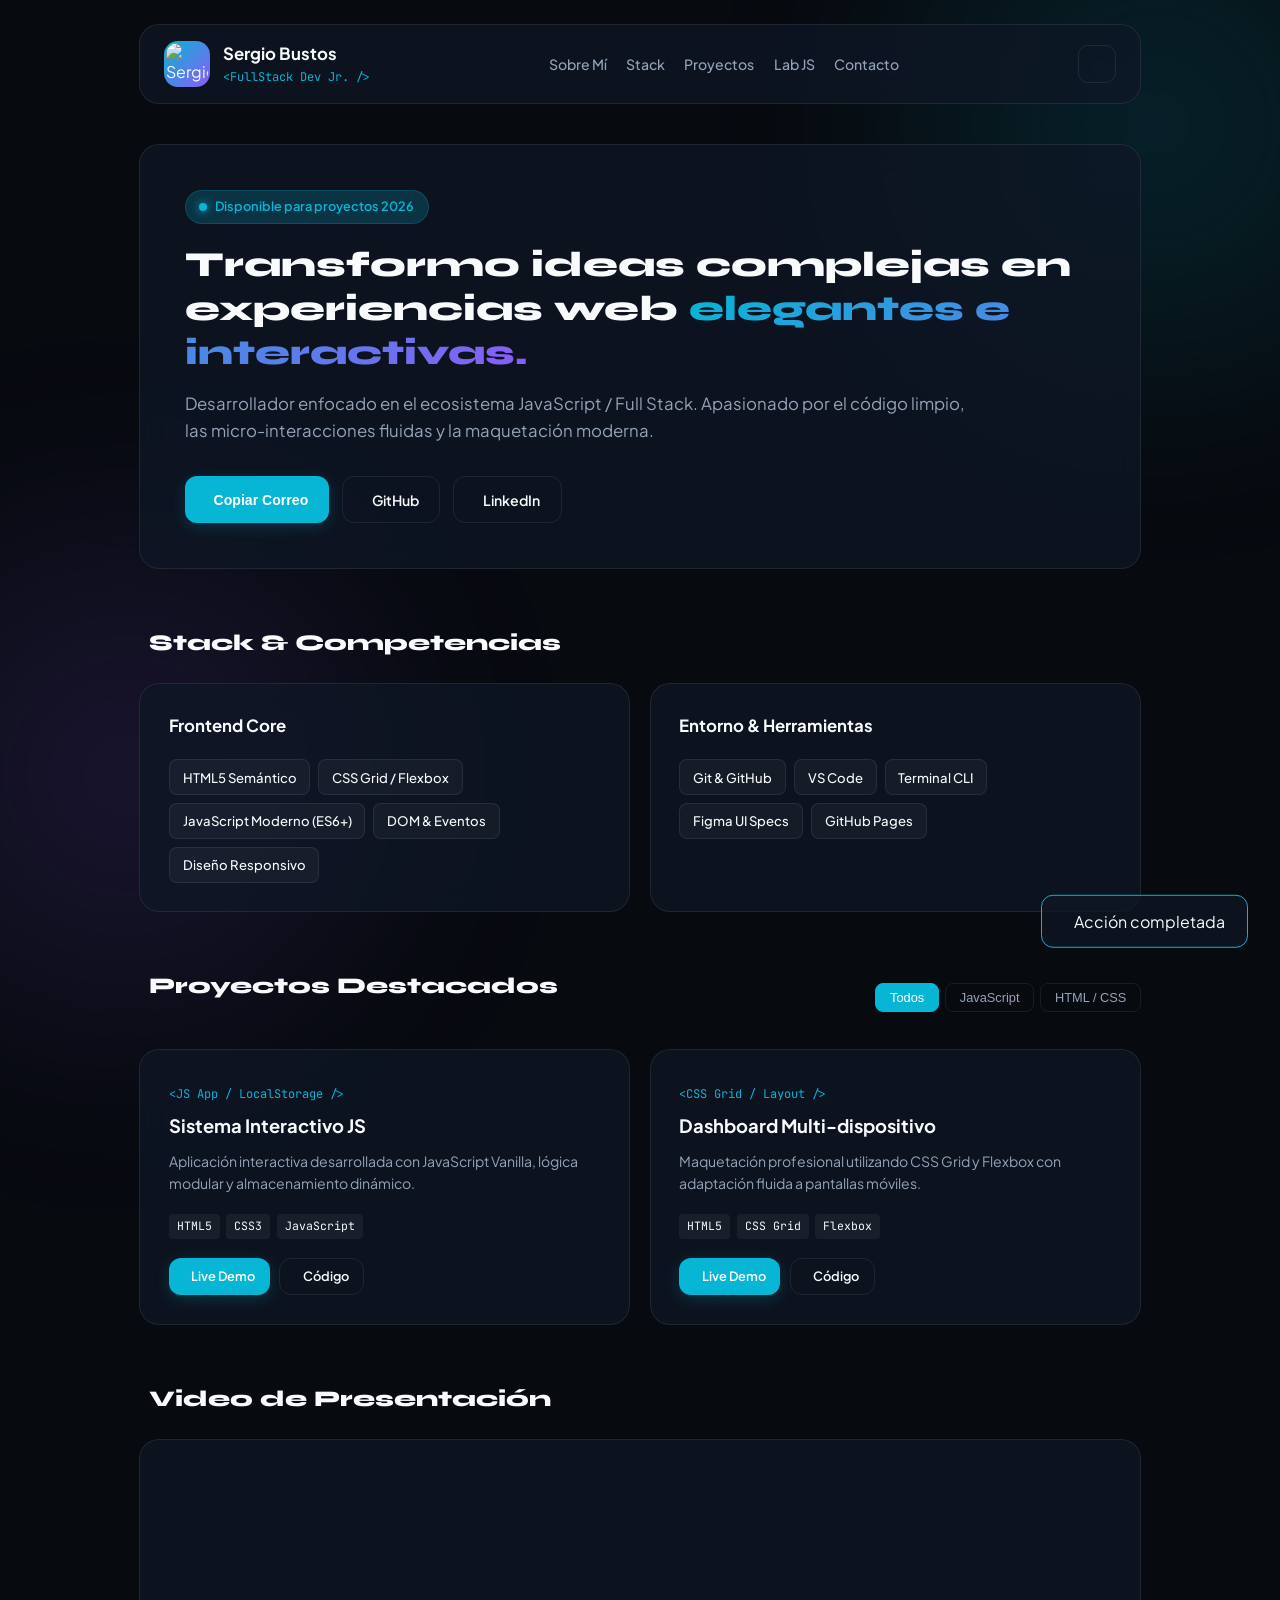
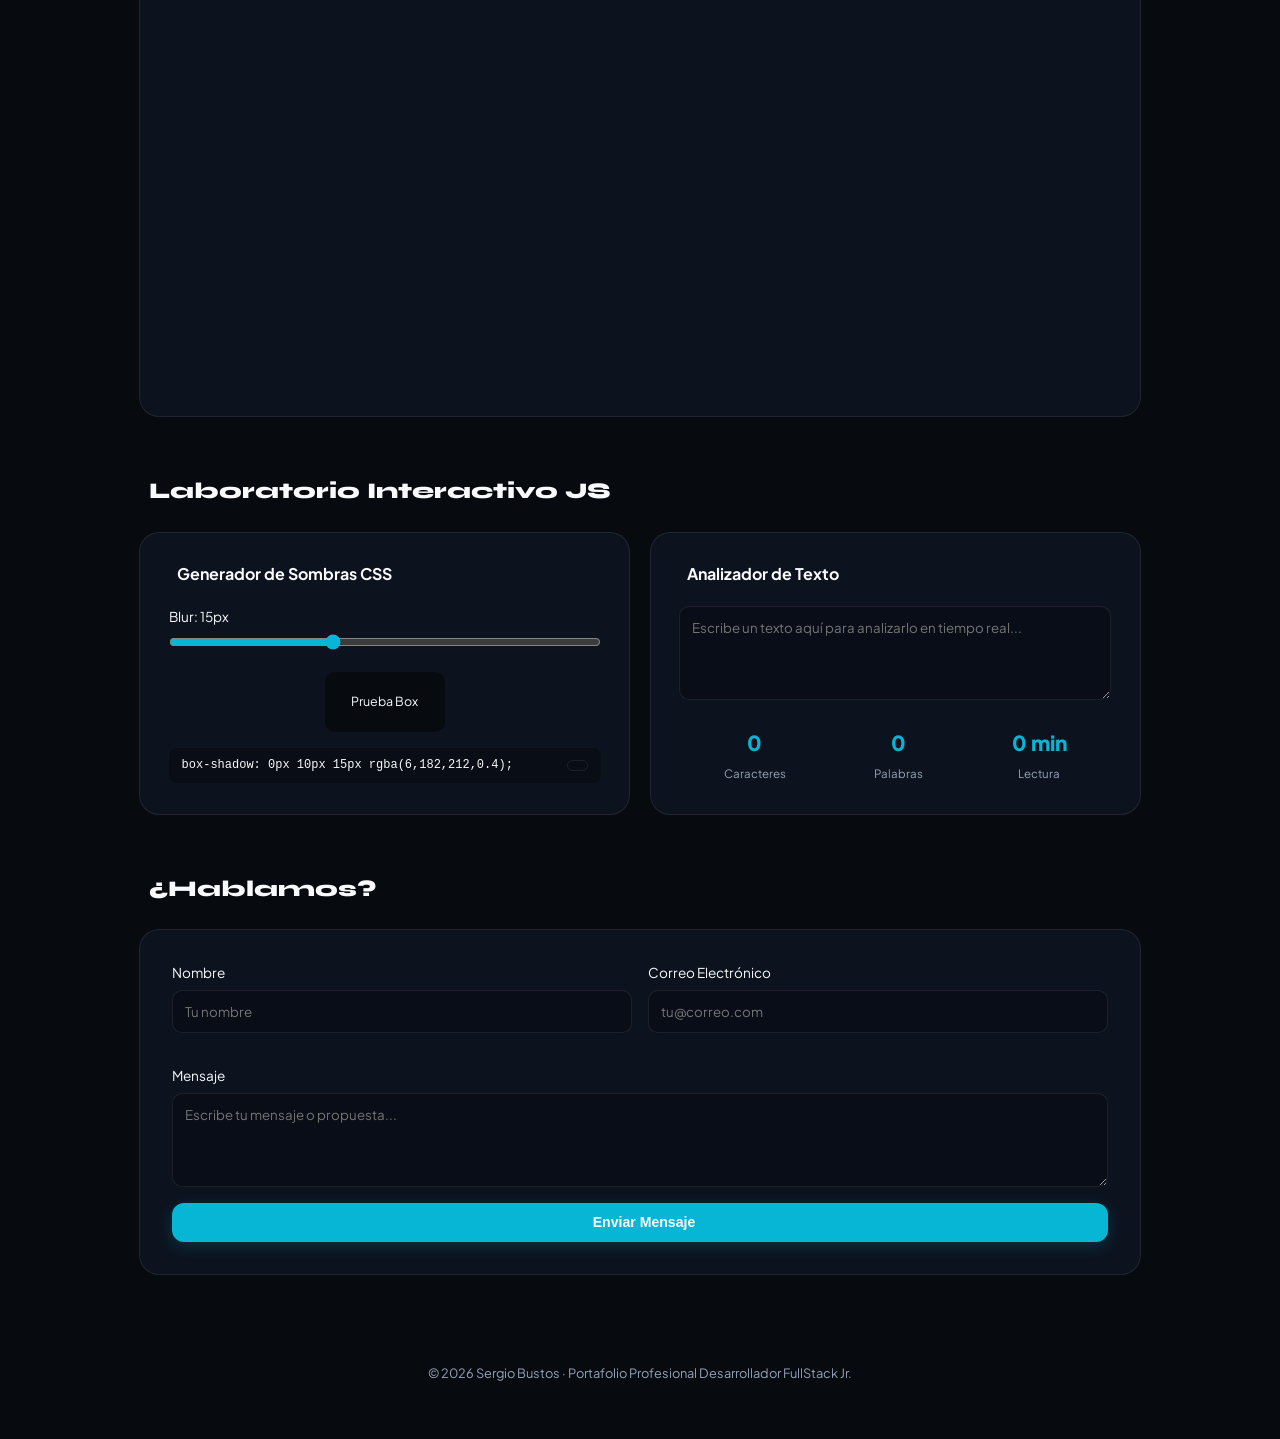
==== commit 40a3d71f: "awd" ====
--- a/portafolio-sergio-bustos/index.html
+++ b/portafolio-sergio-bustos/index.html
@@ -5,10 +5,10 @@
   <meta name="viewport" content="width=device-width, initial-scale=1.0">
   <title>Sergio Bustos | Full Stack Developer Jr.</title>
 
-  <!-- Google Fonts: Plus Jakarta Sans & JetBrains Mono -->
+  <!-- Google Fonts: Syne & Plus Jakarta Sans -->
   <link rel="preconnect" href="https://fonts.googleapis.com">
   <link rel="preconnect" href="https://fonts.gstatic.com" crossorigin>
-  <link href="https://fonts.googleapis.com/css2?family=JetBrains+Mono:wght@400;600&family=Plus+Jakarta+Sans:wght@400;500;600;700;800&display=swap" rel="stylesheet">
+  <link href="https://fonts.googleapis.com/css2?family=Plus+Jakarta+Sans:wght@400;500;600;700&family=Syne:wght@700;800&family=JetBrains+Mono:wght@400;600&display=swap" rel="stylesheet">
 
   <!-- Lucide Icons -->
   <script src="https://unpkg.com/lucide@latest"></script>
@@ -17,15 +17,21 @@
 </head>
 <body>
 
+  <!-- Luces Dinámicas Animadas de Fondo -->
+  <div class="ambient-glow glow-1"></div>
+  <div class="ambient-glow glow-2"></div>
+
   <div class="app-layout">
     
-    <!-- HEADER FIJO DE NAVEGACIÓN Y PERFIL -->
+    <!-- HEADER FIJO -->
     <header class="navbar">
       <div class="nav-brand">
-        <img src="perfil.jpg" alt="Sergio Bustos" class="avatar-img">
+        <div class="avatar-ring">
+          <img src="perfil.jpg" alt="Sergio Bustos" class="avatar-img">
+        </div>
         <div>
           <h1 class="brand-name">Sergio Bustos</h1>
-          <p class="brand-role">Full Stack Developer Jr.</p>
+          <p class="brand-role">&lt;FullStack Dev Jr. /&gt;</p>
         </div>
       </div>
 
@@ -33,7 +39,7 @@
         <a href="#about" class="nav-item">Sobre Mí</a>
         <a href="#stack" class="nav-item">Stack</a>
         <a href="#projects" class="nav-item">Proyectos</a>
-        <a href="#lab" class="nav-item">Laboratorio JS</a>
+        <a href="#lab" class="nav-item">Lab JS</a>
         <a href="#contact" class="nav-item btn-contact">Contacto</a>
       </nav>
 
@@ -46,21 +52,21 @@
     <!-- CONTENIDO PRINCIPAL -->
     <main class="main-container">
 
-      <!-- HERO SECTION / PRESENTACIÓN -->
-      <section id="about" class="section hero-card">
+      <!-- HERO SECTION INTERACTIVA -->
+      <section id="about" class="section hero-card spotlight-card">
         <div class="status-badge">
-          <span class="status-dot"></span> Disponible para oportunidades laborales
-        </div>
-        <h2 class="hero-title">Construyo aplicaciones web limpias, escalables e interactivas.</h2>
+          <span class="status-dot"></span> Disponible para proyectos 2026
+        </div>
+        <h2 class="hero-title">Transformo ideas complejas en experiencias web <span class="gradient-text">elegantes e interactivas.</span></h2>
         <p class="hero-description">
-          Desarrollador enfocado en el ecosistema JavaScript / Full Stack. Apasionado por la arquitectura de código limpio, la optimización de rendimiento y las interfaces orientadas a la experiencia de usuario.
+          Desarrollador enfocado en el ecosistema JavaScript / Full Stack. Apasionado por el código limpio, las micro-interacciones fluidas y la maquetación moderna.
         </p>
         <div class="hero-cta">
-          <button id="copy-email-btn" class="btn btn-primary">
+          <button id="copy-email-btn" class="btn btn-primary pulse-btn">
             <i data-lucide="copy"></i> Copiar Correo
           </button>
           <a href="https://github.com" target="_blank" class="btn btn-outline">
-            <i data-lucide="github"></i> GitHub Profile
+            <i data-lucide="github"></i> GitHub
           </a>
           <a href="https://linkedin.com" target="_blank" class="btn btn-outline">
             <i data-lucide="linkedin"></i> LinkedIn
@@ -68,27 +74,27 @@
         </div>
       </section>
 
-      <!-- STACK TÉCNICO EVALUABLE -->
+      <!-- STACK TÉCNICO -->
       <section id="stack" class="section">
-        <h3 class="section-heading"><i data-lucide="cpu" class="accent-color"></i> Stack Tecnológico</h3>
+        <h3 class="section-heading"><i data-lucide="cpu" class="accent-color"></i> Stack & Competencias</h3>
         <div class="stack-grid">
-          <div class="stack-card">
-            <h4>Frontend</h4>
+          <div class="stack-card spotlight-card">
+            <h4>Frontend Core</h4>
             <div class="tags-container">
               <span class="tech-tag">HTML5 Semántico</span>
-              <span class="tech-tag">CSS3 / Flexbox / Grid</span>
+              <span class="tech-tag">CSS Grid / Flexbox</span>
               <span class="tech-tag">JavaScript Moderno (ES6+)</span>
-              <span class="tech-tag">Manipulación DOM</span>
-              <span class="tech-tag">Responsive Design</span>
-            </div>
-          </div>
-          <div class="stack-card">
-            <h4>Herramientas & Entorno</h4>
+              <span class="tech-tag">DOM & Eventos</span>
+              <span class="tech-tag">Diseño Responsivo</span>
+            </div>
+          </div>
+          <div class="stack-card spotlight-card">
+            <h4>Entorno & Herramientas</h4>
             <div class="tags-container">
               <span class="tech-tag">Git & GitHub</span>
               <span class="tech-tag">VS Code</span>
-              <span class="tech-tag">Terminal / CLI</span>
-              <span class="tech-tag">Figma (UI Specs)</span>
+              <span class="tech-tag">Terminal CLI</span>
+              <span class="tech-tag">Figma UI Specs</span>
               <span class="tech-tag">GitHub Pages</span>
             </div>
           </div>
@@ -98,7 +104,7 @@
       <!-- PROYECTOS DESTACADOS -->
       <section id="projects" class="section">
         <div class="section-header-flex">
-          <h3 class="section-heading"><i data-lucide="folder-code" class="accent-color"></i> Proyectos Evaluables</h3>
+          <h3 class="section-heading"><i data-lucide="folder-code" class="accent-color"></i> Proyectos Destacados</h3>
           <div class="filter-pills">
             <button class="pill active" data-filter="all">Todos</button>
             <button class="pill" data-filter="js">JavaScript</button>
@@ -107,43 +113,41 @@
         </div>
 
         <div class="projects-grid">
-          <!-- Proyecto 1 -->
-          <article class="project-card" data-category="js">
+          <article class="project-card spotlight-card" data-category="js">
             <div class="project-header">
-              <span class="project-type">JavaScript App</span>
-              <h4 class="project-title">Sistema de Gestión / Mini App JS</h4>
+              <span class="project-type">&lt;JS App / LocalStorage /&gt;</span>
+              <h4 class="project-title">Sistema Interactivo JS</h4>
             </div>
             <p class="project-desc">
-              Aplicación interactiva desarrollada con JavaScript Vanilla, enfocada en manipulación dinámica del DOM y persistencia de datos en LocalStorage.
+              Aplicación interactiva desarrollada con JavaScript Vanilla, lógica modular y almacenamiento dinámico.
             </p>
             <div class="project-techs">
               <span class="mini-tech">HTML5</span>
               <span class="mini-tech">CSS3</span>
-              <span class="mini-tech">JavaScript ES6</span>
+              <span class="mini-tech">JavaScript</span>
             </div>
             <div class="project-actions">
-              <a href="#" target="_blank" class="btn btn-sm btn-primary"><i data-lucide="external-link"></i> Demo en Vivo</a>
-              <a href="#" target="_blank" class="btn btn-sm btn-outline"><i data-lucide="github"></i> Ver Código</a>
+              <a href="#" target="_blank" class="btn btn-sm btn-primary"><i data-lucide="external-link"></i> Live Demo</a>
+              <a href="#" target="_blank" class="btn btn-sm btn-outline"><i data-lucide="github"></i> Código</a>
             </div>
           </article>
 
-          <!-- Proyecto 2 -->
-          <article class="project-card" data-category="css">
+          <article class="project-card spotlight-card" data-category="css">
             <div class="project-header">
-              <span class="project-type">Layout & UI</span>
-              <h4 class="project-title">Dashboard Adaptativo Multi-dispositivo</h4>
+              <span class="project-type">&lt;CSS Grid / Layout /&gt;</span>
+              <h4 class="project-title">Dashboard Multi-dispositivo</h4>
             </div>
             <p class="project-desc">
-              Maquetación profesional con arquitectura CSS Grid y Flexbox. Cumple con estándares de accesibilidad y adaptación fluida a móviles.
+              Maquetación profesional utilizando CSS Grid y Flexbox con adaptación fluida a pantallas móviles.
             </p>
             <div class="project-techs">
               <span class="mini-tech">HTML5</span>
               <span class="mini-tech">CSS Grid</span>
-              <span class="mini-tech">Media Queries</span>
+              <span class="mini-tech">Flexbox</span>
             </div>
             <div class="project-actions">
-              <a href="#" target="_blank" class="btn btn-sm btn-primary"><i data-lucide="external-link"></i> Demo en Vivo</a>
-              <a href="#" target="_blank" class="btn btn-sm btn-outline"><i data-lucide="github"></i> Ver Código</a>
+              <a href="#" target="_blank" class="btn btn-sm btn-primary"><i data-lucide="external-link"></i> Live Demo</a>
+              <a href="#" target="_blank" class="btn btn-sm btn-outline"><i data-lucide="github"></i> Código</a>
             </div>
           </article>
         </div>
@@ -151,38 +155,36 @@
 
       <!-- DEMO VIDEO -->
       <section id="video" class="section">
-        <h3 class="section-heading"><i data-lucide="play-circle" class="accent-color"></i> Video Pitch de Presentación</h3>
-        <div class="video-card">
+        <h3 class="section-heading"><i data-lucide="play-circle" class="accent-color"></i> Video de Presentación</h3>
+        <div class="video-card spotlight-card">
           <div class="video-container">
             <iframe src="https://www.youtube-nocookie.com/embed/dQw4w9WgXcQ" title="Presentación Sergio Bustos" allowfullscreen></iframe>
           </div>
         </div>
       </section>
 
-      <!-- LABORATORIO INTERACTIVO JS -->
+      <!-- LABORATORIO JS -->
       <section id="lab" class="section">
-        <h3 class="section-heading"><i data-lucide="flask-conical" class="accent-color"></i> Laboratorio Técnico Interactivo</h3>
+        <h3 class="section-heading"><i data-lucide="flask-conical" class="accent-color"></i> Laboratorio Interactivo JS</h3>
         <div class="lab-grid">
-          <!-- Tool 1 -->
-          <div class="lab-card">
-            <h4><i data-lucide="sliders" class="accent-color"></i> Generador Dinámico de Sombras</h4>
+          <div class="lab-card spotlight-card">
+            <h4><i data-lucide="sliders" class="accent-color"></i> Generador de Sombras CSS</h4>
             <div class="control-group">
               <label>Blur: <span id="blur-val">15px</span></label>
               <input type="range" id="blur-range" min="0" max="40" value="15">
             </div>
             <div class="preview-box-container">
-              <div id="shadow-preview" class="shadow-preview">Caja de Prueba</div>
+              <div id="shadow-preview" class="shadow-preview">Prueba Box</div>
             </div>
             <div class="code-box">
-              <code id="css-code">box-shadow: 0px 10px 15px rgba(6,182,212,0.3);</code>
+              <code id="css-code">box-shadow: 0px 10px 15px rgba(6,182,212,0.4);</code>
               <button id="copy-code-btn" class="btn btn-xs btn-outline"><i data-lucide="copy"></i></button>
             </div>
           </div>
 
-          <!-- Tool 2 -->
-          <div class="lab-card">
-            <h4><i data-lucide="text-cursor-input" class="accent-color"></i> Analizador de Texto Real-Time</h4>
-            <textarea id="lab-text" placeholder="Escribe un texto para evaluar la lógica en tiempo real..." rows="4"></textarea>
+          <div class="lab-card spotlight-card">
+            <h4><i data-lucide="text-cursor-input" class="accent-color"></i> Analizador de Texto</h4>
+            <textarea id="lab-text" placeholder="Escribe un texto aquí para analizarlo en tiempo real..." rows="4"></textarea>
             <div class="stats-counter">
               <div class="stat-unit"><span id="char-count">0</span><label>Caracteres</label></div>
               <div class="stat-unit"><span id="word-count">0</span><label>Palabras</label></div>
@@ -194,22 +196,22 @@
 
       <!-- CONTACTO -->
       <section id="contact" class="section">
-        <h3 class="section-heading"><i data-lucide="mail" class="accent-color"></i> Contacto Directo</h3>
-        <div class="contact-card">
+        <h3 class="section-heading"><i data-lucide="send" class="accent-color"></i> ¿Hablamos?</h3>
+        <div class="contact-card spotlight-card">
           <form id="contact-form">
             <div class="form-row">
               <div class="form-group">
                 <label for="name">Nombre</label>
-                <input type="text" id="name" required placeholder="Tu nombre o empresa">
+                <input type="text" id="name" required placeholder="Tu nombre">
               </div>
               <div class="form-group">
                 <label for="email">Correo Electrónico</label>
-                <input type="email" id="email" required placeholder="tu@empresa.com">
+                <input type="email" id="email" required placeholder="tu@correo.com">
               </div>
             </div>
             <div class="form-group">
               <label for="message">Mensaje</label>
-              <textarea id="message" rows="4" required placeholder="¿En qué proyecto te gustaría colaborar?"></textarea>
+              <textarea id="message" rows="4" required placeholder="Escribe tu mensaje o propuesta..."></textarea>
             </div>
             <button type="submit" class="btn btn-primary btn-block"><i data-lucide="send"></i> Enviar Mensaje</button>
           </form>
@@ -218,14 +220,12 @@
 
     </main>
 
-    <!-- FOOTER -->
     <footer class="footer">
-      <p>© 2026 Sergio Bustos · Portafolio Profesional de Desarrollo Web</p>
+      <p>© 2026 Sergio Bustos · Portafolio Profesional Desarrollador FullStack Jr.</p>
     </footer>
 
   </div>
 
-  <!-- Toast Notification -->
   <div id="toast" class="toast">
     <i data-lucide="check-circle-2" class="accent-color"></i>
     <span id="toast-text">Acción completada</span>
--- a/portafolio-sergio-bustos/assets/css/styles.css
+++ b/portafolio-sergio-bustos/assets/css/styles.css
@@ -1,31 +1,32 @@
-/* ==================== PALETA EJECUTIVA / SAAS ==================== */
+/* ==================== PALETA NEÓN EDITORIAL ==================== */
 :root {
-  --bg-main: #0B0F17;
-  --bg-card: rgba(18, 26, 42, 0.8);
+  --bg-main: #070A0F;
+  --bg-card: rgba(15, 23, 38, 0.75);
   --border-color: rgba(255, 255, 255, 0.08);
   
   --text-main: #F8FAFC;
   --text-muted: #94A3B8;
   
   --accent-cyan: #06B6D4;
-  --accent-cyan-glow: rgba(6, 182, 212, 0.15);
-  --accent-amber: #F59E0B;
-  
+  --accent-purple: #8B5CF6;
+  --accent-glow: rgba(6, 182, 212, 0.2);
+  
+  --font-heading: 'Syne', sans-serif;
   --font-sans: 'Plus Jakarta Sans', sans-serif;
   --font-mono: 'JetBrains Mono', monospace;
   
-  --radius: 16px;
-  --transition: all 0.25s ease;
+  --radius: 20px;
+  --transition: all 0.3s cubic-bezier(0.16, 1, 0.3, 1);
 }
 
 html.light {
-  --bg-main: #F8FAFC;
-  --bg-card: #FFFFFF;
+  --bg-main: #F1F5F9;
+  --bg-card: rgba(255, 255, 255, 0.9);
   --border-color: rgba(0, 0, 0, 0.08);
   --text-main: #0F172A;
   --text-muted: #64748B;
   --accent-cyan: #0284C7;
-  --accent-cyan-glow: rgba(2, 132, 199, 0.12);
+  --accent-glow: rgba(2, 132, 199, 0.15);
 }
 
 * { margin: 0; padding: 0; box-sizing: border-box; }
@@ -36,13 +37,36 @@
   background-color: var(--bg-main);
   color: var(--text-main);
   line-height: 1.6;
-  transition: var(--transition);
+  overflow-x: hidden;
+  transition: var(--transition);
+}
+
+/* LUCES AMBIENTALES DINÁMICAS */
+.ambient-glow {
+  position: fixed;
+  width: 450px;
+  height: 450px;
+  border-radius: 50%;
+  filter: blur(130px);
+  pointer-events: none;
+  opacity: 0.15;
+  z-index: 0;
+  animation: floatLight 10s infinite alternate ease-in-out;
+}
+.glow-1 { top: -100px; right: -100px; background: var(--accent-cyan); }
+.glow-2 { bottom: -100px; left: -100px; background: var(--accent-purple); animation-delay: -5s; }
+
+@keyframes floatLight {
+  0% { transform: translate(0, 0) scale(1); }
+  100% { transform: translate(40px, 50px) scale(1.15); }
 }
 
 .app-layout {
-  max-width: 1100px;
+  max-width: 1050px;
   margin: 0 auto;
   padding: 1.5rem;
+  position: relative;
+  z-index: 1;
 }
 
 /* NAVBAR */
@@ -53,22 +77,28 @@
   padding: 1rem 1.5rem;
   background: var(--bg-card);
   border: 1px solid var(--border-color);
-  backdrop-filter: blur(12px);
+  backdrop-filter: blur(16px);
   border-radius: var(--radius);
   position: sticky;
-  top: 1.5rem;
+  top: 1.2rem;
   z-index: 100;
-  margin-bottom: 2rem;
+  margin-bottom: 2.5rem;
 }
 
 .nav-brand { display: flex; align-items: center; gap: 0.8rem; }
-.avatar-img { width: 44px; height: 44px; border-radius: 12px; object-fit: cover; border: 2px solid var(--accent-cyan); }
+.avatar-ring {
+  padding: 2px;
+  background: linear-gradient(135deg, var(--accent-cyan), var(--accent-purple));
+  border-radius: 14px;
+}
+.avatar-img { width: 42px; height: 42px; border-radius: 12px; object-fit: cover; display: block; }
+
 .brand-name { font-size: 1.05rem; font-weight: 700; }
-.brand-role { font-size: 0.78rem; color: var(--text-muted); }
+.brand-role { font-family: var(--font-mono); font-size: 0.75rem; color: var(--accent-cyan); }
 
 .nav-links { display: flex; align-items: center; gap: 1.2rem; }
 .nav-item { color: var(--text-muted); text-decoration: none; font-size: 0.88rem; font-weight: 500; transition: var(--transition); }
-.nav-item:hover { color: var(--accent-cyan); }
+.nav-item:hover { color: var(--accent-cyan); transform: translateY(-1px); }
 
 .theme-btn {
   background: transparent;
@@ -81,48 +111,61 @@
   display: flex;
   align-items: center;
   justify-content: center;
-}
+  transition: var(--transition);
+}
+.theme-btn:hover { border-color: var(--accent-cyan); transform: scale(1.05); }
 
 html.dark .sun-icon, html.light .moon-icon { display: block; }
 html.dark .moon-icon, html.light .sun-icon { display: none; }
 
-/* SECCIONES Y TARJETAS */
-.section { margin-bottom: 3rem; }
-.section-heading { font-size: 1.3rem; font-weight: 700; margin-bottom: 1.2rem; display: flex; align-items: center; gap: 0.6rem; }
+/* SECCIONES & SPOTLIGHT CARDS */
+.section { margin-bottom: 3.5rem; }
+.section-heading { font-family: var(--font-heading); font-size: 1.4rem; font-weight: 800; margin-bottom: 1.4rem; display: flex; align-items: center; gap: 0.6rem; }
 .accent-color { color: var(--accent-cyan); }
 
-.hero-card {
+.spotlight-card {
   background: var(--bg-card);
   border: 1px solid var(--border-color);
+  backdrop-filter: blur(16px);
   border-radius: var(--radius);
-  padding: 2.5rem;
-}
-
+  transition: var(--transition);
+}
+
+.spotlight-card:hover {
+  border-color: var(--accent-cyan);
+  box-shadow: 0 15px 35px rgba(0, 0, 0, 0.3), 0 0 20px var(--accent-glow);
+  transform: translateY(-3px);
+}
+
+.hero-card { padding: 2.8rem; }
 .status-badge {
   display: inline-flex;
   align-items: center;
   gap: 0.5rem;
-  background: rgba(16, 185, 129, 0.1);
-  color: #10B981;
+  background: var(--accent-glow);
+  color: var(--accent-cyan);
   font-size: 0.8rem;
   font-weight: 600;
-  padding: 0.3rem 0.8rem;
+  padding: 0.35rem 0.85rem;
   border-radius: 20px;
-  margin-bottom: 1rem;
-}
-.status-dot { width: 8px; height: 8px; background: #10B981; border-radius: 50%; }
-
-.hero-title { font-size: 2rem; font-weight: 800; margin-bottom: 0.8rem; line-height: 1.3; }
-.hero-description { color: var(--text-muted); font-size: 1.05rem; margin-bottom: 1.8rem; max-width: 800px; }
+  margin-bottom: 1.2rem;
+  border: 1px solid rgba(6, 182, 212, 0.2);
+}
+.status-dot { width: 8px; height: 8px; background: var(--accent-cyan); border-radius: 50%; box-shadow: 0 0 10px var(--accent-cyan); }
+
+.hero-title { font-family: var(--font-heading); font-size: 2.2rem; font-weight: 800; margin-bottom: 1rem; line-height: 1.25; }
+.gradient-text { background: linear-gradient(135deg, var(--accent-cyan), var(--accent-purple)); -webkit-background-clip: text; -webkit-text-fill-color: transparent; }
+
+.hero-description { color: var(--text-muted); font-size: 1.05rem; margin-bottom: 2rem; max-width: 800px; }
 .hero-cta { display: flex; gap: 0.8rem; flex-wrap: wrap; }
 
-/* BOTONES */
+/* BOTONES CON EFECTOS */
 .btn {
   display: inline-flex;
   align-items: center;
   gap: 0.5rem;
-  padding: 0.65rem 1.2rem;
-  border-radius: 10px;
+  padding: 0.7rem 1.3rem;
+  border-radius: 12px;
   font-size: 0.88rem;
   font-weight: 600;
   cursor: pointer;
@@ -130,58 +173,61 @@
   text-decoration: none;
   transition: var(--transition);
 }
-.btn-primary { background: var(--accent-cyan); color: #fff; }
-.btn-primary:hover { opacity: 0.9; transform: translateY(-2px); }
+.btn-primary { background: var(--accent-cyan); color: #fff; box-shadow: 0 4px 15px var(--accent-glow); }
+.btn-primary:hover { transform: translateY(-2px); opacity: 0.95; }
 .btn-outline { background: transparent; border: 1px solid var(--border-color); color: var(--text-main); }
 .btn-outline:hover { border-color: var(--accent-cyan); color: var(--accent-cyan); transform: translateY(-2px); }
-.btn-sm { padding: 0.4rem 0.8rem; font-size: 0.8rem; }
-.btn-xs { padding: 0.3rem 0.5rem; font-size: 0.75rem; }
+.btn-sm { padding: 0.45rem 0.9rem; font-size: 0.8rem; }
+.btn-xs { padding: 0.3rem 0.6rem; font-size: 0.75rem; }
 .btn-block { width: 100%; justify-content: center; }
 
 /* STACK */
 .stack-grid { display: grid; grid-template-columns: 1fr 1fr; gap: 1.2rem; }
-.stack-card { background: var(--bg-card); border: 1px solid var(--border-color); padding: 1.5rem; border-radius: var(--radius); }
-.stack-card h4 { font-size: 1rem; margin-bottom: 1rem; }
+.stack-card { padding: 1.8rem; }
+.stack-card h4 { font-size: 1.05rem; margin-bottom: 1.2rem; }
 .tags-container { display: flex; flex-wrap: wrap; gap: 0.5rem; }
-.tech-tag { background: var(--accent-cyan-glow); color: var(--accent-cyan); padding: 0.35rem 0.75rem; border-radius: 8px; font-size: 0.82rem; font-weight: 500; }
+.tech-tag { background: rgba(255, 255, 255, 0.04); border: 1px solid var(--border-color); color: var(--text-main); padding: 0.4rem 0.8rem; border-radius: 8px; font-size: 0.82rem; font-weight: 500; transition: var(--transition); }
+.tech-tag:hover { background: var(--accent-cyan); color: #fff; border-color: var(--accent-cyan); }
 
 /* PROYECTOS */
-.section-header-flex { display: flex; justify-content: space-between; align-items: center; margin-bottom: 1.2rem; }
+.section-header-flex { display: flex; justify-content: space-between; align-items: center; margin-bottom: 1.4rem; }
 .filter-pills { display: flex; gap: 0.4rem; }
-.pill { background: transparent; border: 1px solid var(--border-color); color: var(--text-muted); padding: 0.3rem 0.8rem; border-radius: 8px; cursor: pointer; font-size: 0.8rem; }
+.pill { background: transparent; border: 1px solid var(--border-color); color: var(--text-muted); padding: 0.35rem 0.85rem; border-radius: 8px; cursor: pointer; font-size: 0.8rem; transition: var(--transition); }
 .pill.active, .pill:hover { background: var(--accent-cyan); color: #fff; border-color: var(--accent-cyan); }
 
 .projects-grid { display: grid; grid-template-columns: 1fr 1fr; gap: 1.2rem; }
-.project-card { background: var(--bg-card); border: 1px solid var(--border-color); padding: 1.5rem; border-radius: var(--radius); display: flex; flex-direction: column; justify-content: space-between; }
+.project-card { padding: 1.8rem; display: flex; flex-direction: column; justify-content: space-between; }
 .project-type { font-family: var(--font-mono); font-size: 0.75rem; color: var(--accent-cyan); }
-.project-title { font-size: 1.1rem; margin: 0.3rem 0 0.6rem 0; }
-.project-desc { font-size: 0.88rem; color: var(--text-muted); margin-bottom: 1rem; }
+.project-title { font-size: 1.15rem; margin: 0.4rem 0 0.6rem 0; font-weight: 700; }
+.project-desc { font-size: 0.88rem; color: var(--text-muted); margin-bottom: 1.2rem; }
 .project-techs { display: flex; gap: 0.4rem; margin-bottom: 1.2rem; }
 .mini-tech { font-family: var(--font-mono); font-size: 0.72rem; background: rgba(255,255,255,0.05); padding: 0.2rem 0.5rem; border-radius: 4px; }
 .project-actions { display: flex; gap: 0.6rem; }
 
 /* VIDEO */
-.video-card { background: var(--bg-card); border: 1px solid var(--border-color); padding: 1rem; border-radius: var(--radius); }
-.video-container { position: relative; padding-bottom: 56.25%; height: 0; border-radius: 10px; overflow: hidden; }
+.video-card { padding: 1rem; }
+.video-container { position: relative; padding-bottom: 56.25%; height: 0; border-radius: 14px; overflow: hidden; }
 .video-container iframe { position: absolute; top:0; left:0; width:100%; height:100%; border:none; }
 
 /* LAB JS */
 .lab-grid { display: grid; grid-template-columns: 1fr 1fr; gap: 1.2rem; }
-.lab-card { background: var(--bg-card); border: 1px solid var(--border-color); padding: 1.5rem; border-radius: var(--radius); }
-.lab-card h4 { font-size: 0.95rem; margin-bottom: 1rem; display: flex; align-items: center; gap: 0.5rem; }
+.lab-card { padding: 1.8rem; }
+.lab-card h4 { font-size: 1rem; margin-bottom: 1.2rem; display: flex; align-items: center; gap: 0.5rem; }
 .control-group { font-size: 0.85rem; margin-bottom: 1rem; }
-.control-group input { width: 100%; margin-top: 0.4rem; }
+.control-group input { width: 100%; margin-top: 0.4rem; accent-color: var(--accent-cyan); }
 .preview-box-container { display: flex; justify-content: center; margin-bottom: 1rem; }
-.shadow-preview { width: 120px; height: 60px; background: var(--bg-main); border-radius: 8px; display: flex; align-items: center; justify-content: center; font-size: 0.78rem; }
+.shadow-preview { width: 120px; height: 60px; background: var(--bg-main); border-radius: 10px; display: flex; align-items: center; justify-content: center; font-size: 0.78rem; transition: var(--transition); }
 .code-box { display: flex; justify-content: space-between; align-items: center; background: rgba(0,0,0,0.3); padding: 0.5rem 0.8rem; border-radius: 8px; font-family: var(--font-mono); font-size: 0.75rem; }
 
-textarea, input[type="text"], input[type="email"] { width: 100%; background: rgba(0,0,0,0.2); border: 1px solid var(--border-color); color: var(--text-main); padding: 0.7rem; border-radius: 8px; font-family: var(--font-sans); }
-.stats-counter { display: flex; justify-content: space-around; margin-top: 1rem; text-align: center; }
-.stat-unit span { display: block; font-size: 1.2rem; font-weight: 700; color: var(--accent-amber); }
+textarea, input[type="text"], input[type="email"] { width: 100%; background: rgba(0,0,0,0.25); border: 1px solid var(--border-color); color: var(--text-main); padding: 0.75rem; border-radius: 10px; font-family: var(--font-sans); transition: var(--transition); }
+textarea:focus, input:focus { outline: none; border-color: var(--accent-cyan); box-shadow: 0 0 10px var(--accent-glow); }
+
+.stats-counter { display: flex; justify-content: space-around; margin-top: 1.2rem; text-align: center; }
+.stat-unit span { display: block; font-size: 1.3rem; font-weight: 800; color: var(--accent-cyan); }
 .stat-unit label { font-size: 0.72rem; color: var(--text-muted); }
 
 /* CONTACTO */
-.contact-card { background: var(--bg-card); border: 1px solid var(--border-color); padding: 2rem; border-radius: var(--radius); }
+.contact-card { padding: 2rem; }
 .form-row { display: grid; grid-template-columns: 1fr 1fr; gap: 1rem; margin-bottom: 1rem; }
 .form-group { display: flex; flex-direction: column; gap: 0.4rem; margin-bottom: 1rem; }
 .form-group label { font-size: 0.85rem; }
@@ -196,5 +242,6 @@
 @media (max-width: 800px) {
   .nav-links { display: none; }
   .stack-grid, .projects-grid, .lab-grid, .form-row { grid-template-columns: 1fr; }
-  .hero-title { font-size: 1.5rem; }
+  .hero-title { font-size: 1.6rem; }
+  .hero-card { padding: 1.8rem; }
 }
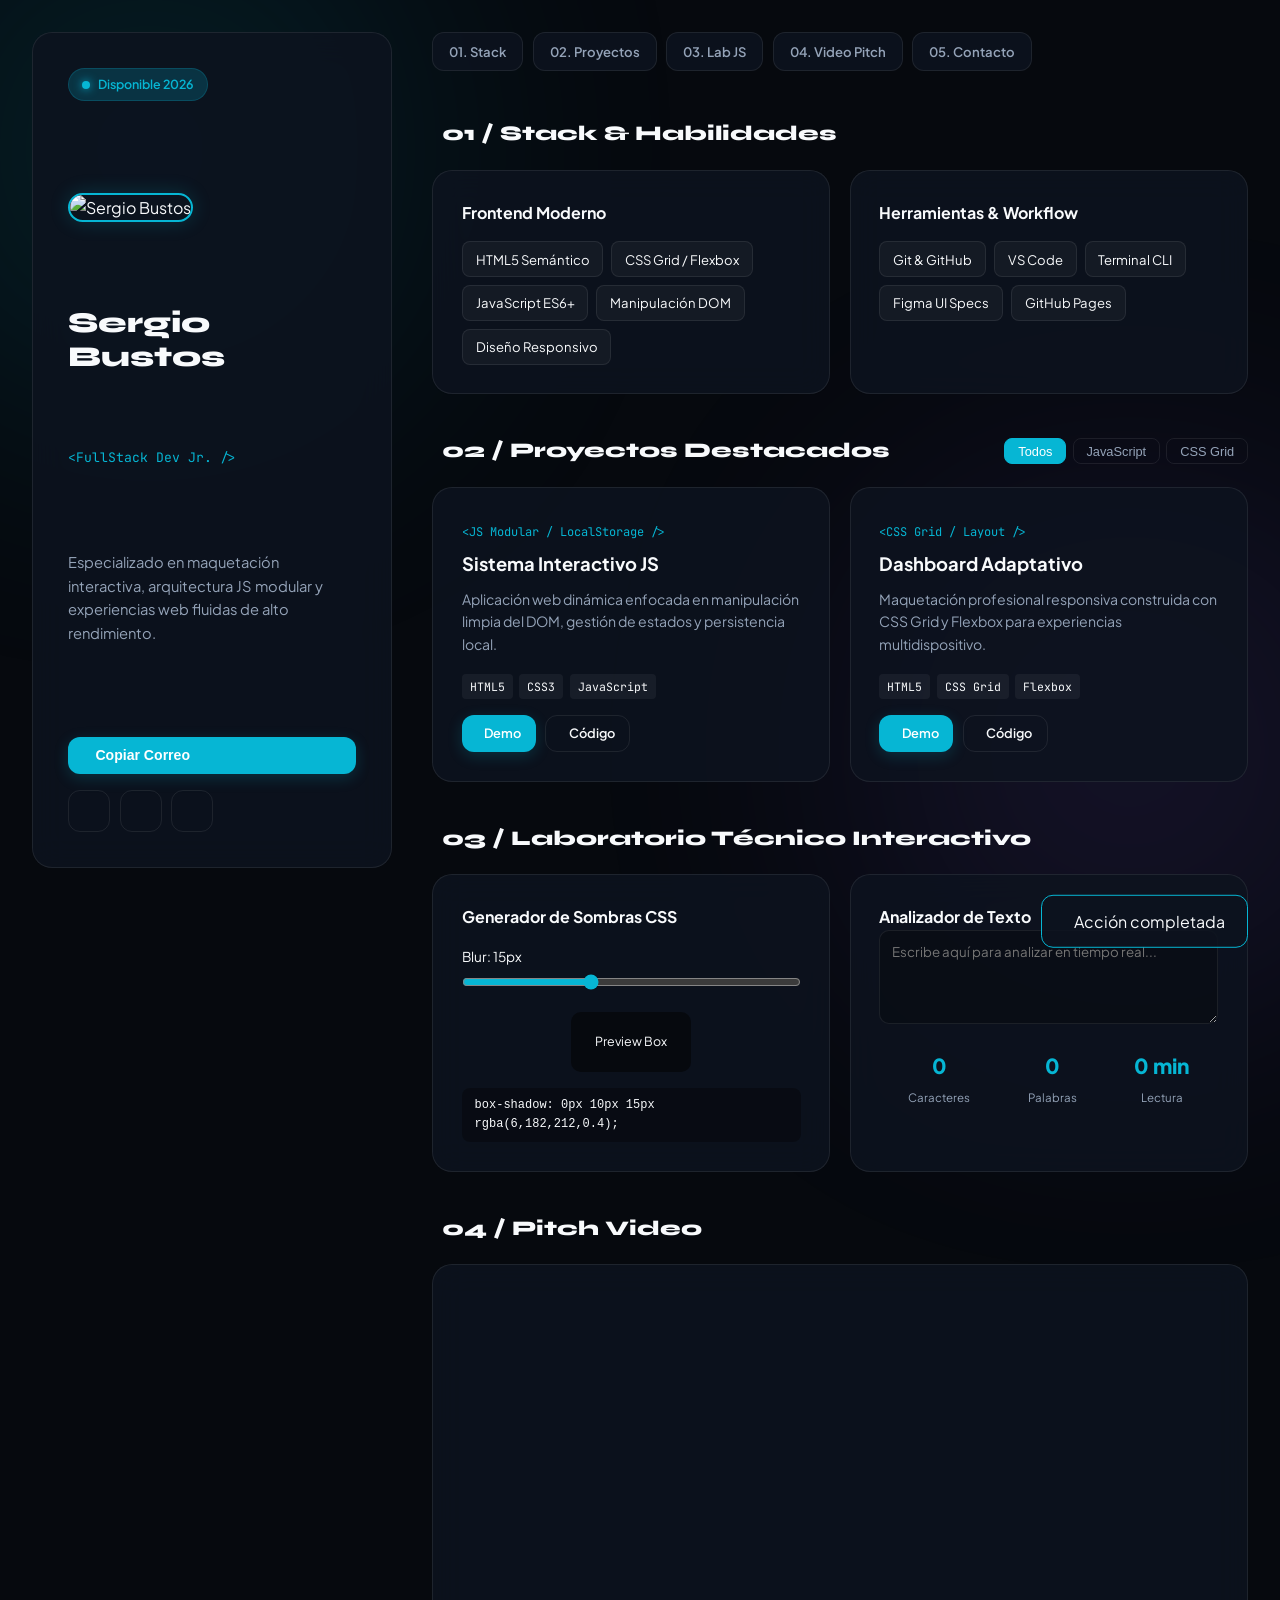
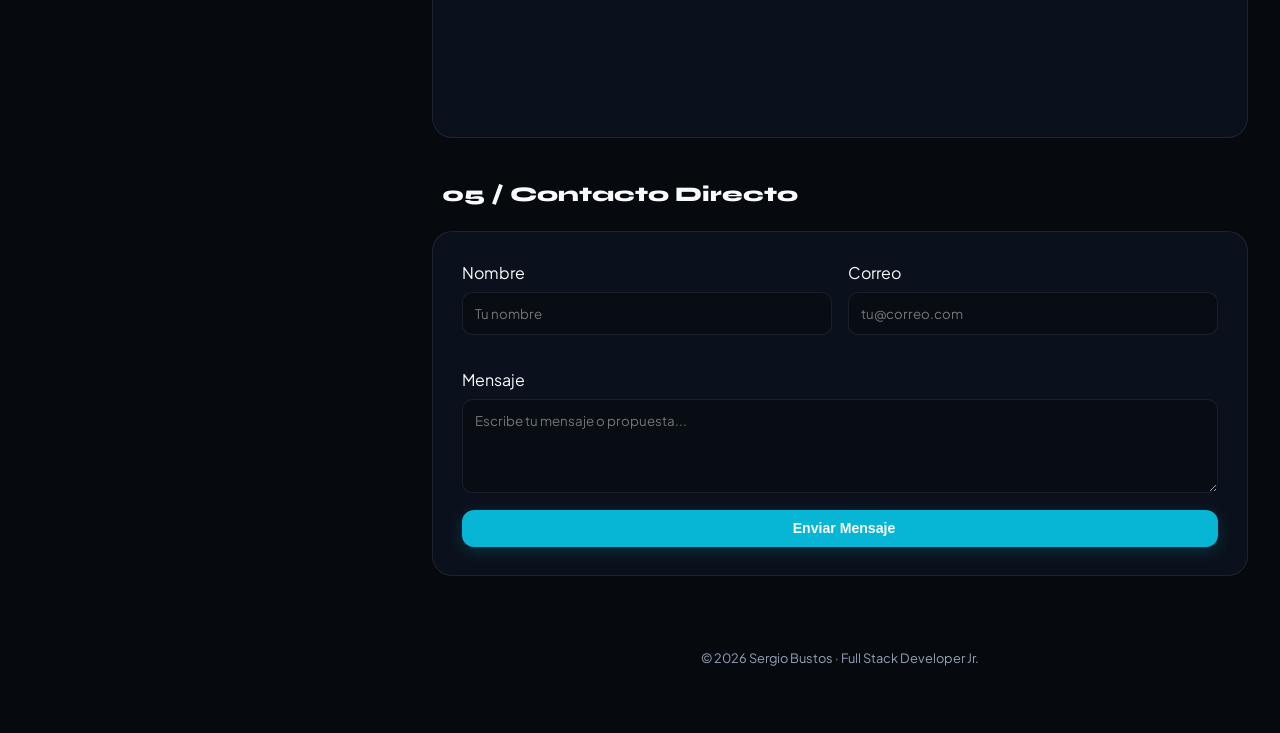
==== commit 2932128d: "<" ====
--- a/portafolio-sergio-bustos/index.html
+++ b/portafolio-sergio-bustos/index.html
@@ -17,174 +17,167 @@
 </head>
 <body>
 
-  <!-- Luces Dinámicas Animadas de Fondo -->
-  <div class="ambient-glow glow-1"></div>
-  <div class="ambient-glow glow-2"></div>
-
-  <div class="app-layout">
+  <!-- Background Orbs -->
+  <div class="bg-orb orb-1"></div>
+  <div class="bg-orb orb-2"></div>
+
+  <div class="app-dashboard">
     
-    <!-- HEADER FIJO -->
-    <header class="navbar">
-      <div class="nav-brand">
-        <div class="avatar-ring">
+    <!-- PANEL IZQUIERDO FIJO (HERO & PERFIL STICKY) -->
+    <aside class="sidebar-hero">
+      <div class="profile-card">
+        <div class="status-badge">
+          <span class="status-dot"></span> Disponible 2026
+        </div>
+        
+        <div class="avatar-wrapper">
           <img src="perfil.jpg" alt="Sergio Bustos" class="avatar-img">
         </div>
-        <div>
-          <h1 class="brand-name">Sergio Bustos</h1>
-          <p class="brand-role">&lt;FullStack Dev Jr. /&gt;</p>
-        </div>
-      </div>
-
-      <nav class="nav-links">
-        <a href="#about" class="nav-item">Sobre Mí</a>
-        <a href="#stack" class="nav-item">Stack</a>
-        <a href="#projects" class="nav-item">Proyectos</a>
-        <a href="#lab" class="nav-item">Lab JS</a>
-        <a href="#contact" class="nav-item btn-contact">Contacto</a>
-      </nav>
-
-      <button id="theme-toggle" class="theme-btn" aria-label="Cambiar Tema">
-        <i data-lucide="sun" class="sun-icon"></i>
-        <i data-lucide="moon" class="moon-icon"></i>
-      </button>
-    </header>
-
-    <!-- CONTENIDO PRINCIPAL -->
-    <main class="main-container">
-
-      <!-- HERO SECTION INTERACTIVA -->
-      <section id="about" class="section hero-card spotlight-card">
-        <div class="status-badge">
-          <span class="status-dot"></span> Disponible para proyectos 2026
-        </div>
-        <h2 class="hero-title">Transformo ideas complejas en experiencias web <span class="gradient-text">elegantes e interactivas.</span></h2>
-        <p class="hero-description">
-          Desarrollador enfocado en el ecosistema JavaScript / Full Stack. Apasionado por el código limpio, las micro-interacciones fluidas y la maquetación moderna.
+
+        <h1 class="profile-name">Sergio Bustos</h1>
+        <p class="profile-role">&lt;FullStack Dev Jr. /&gt;</p>
+        <p class="profile-bio">
+          Especializado en maquetación interactiva, arquitectura JS modular y experiencias web fluidas de alto rendimiento.
         </p>
-        <div class="hero-cta">
+
+        <div class="profile-actions">
           <button id="copy-email-btn" class="btn btn-primary pulse-btn">
             <i data-lucide="copy"></i> Copiar Correo
           </button>
-          <a href="https://github.com" target="_blank" class="btn btn-outline">
-            <i data-lucide="github"></i> GitHub
-          </a>
-          <a href="https://linkedin.com" target="_blank" class="btn btn-outline">
-            <i data-lucide="linkedin"></i> LinkedIn
-          </a>
-        </div>
-      </section>
-
-      <!-- STACK TÉCNICO -->
-      <section id="stack" class="section">
-        <h3 class="section-heading"><i data-lucide="cpu" class="accent-color"></i> Stack & Competencias</h3>
+          <div class="social-row">
+            <a href="https://github.com" target="_blank" class="btn-icon" title="GitHub"><i data-lucide="github"></i></a>
+            <a href="https://linkedin.com" target="_blank" class="btn-icon" title="LinkedIn"><i data-lucide="linkedin"></i></a>
+            <button id="theme-toggle" class="btn-icon" title="Cambiar Tema">
+              <i data-lucide="sun" class="sun-icon"></i>
+              <i data-lucide="moon" class="moon-icon"></i>
+            </button>
+          </div>
+        </div>
+      </div>
+    </aside>
+
+    <!-- PANEL DERECHO (CONTENIDO BENTO / DASHBOARD) -->
+    <main class="main-content">
+
+      <!-- NAVEGACIÓN RÁPIDA -->
+      <nav class="quick-nav">
+        <a href="#stack" class="nav-chip">01. Stack</a>
+        <a href="#projects" class="nav-chip">02. Proyectos</a>
+        <a href="#lab" class="nav-chip">03. Lab JS</a>
+        <a href="#video" class="nav-chip">04. Video Pitch</a>
+        <a href="#contact" class="nav-chip">05. Contacto</a>
+      </nav>
+
+      <!-- SECCIÓN 1: STACK TÉCNICO (RETÍCULA PRINCIPAL) -->
+      <section id="stack" class="dashboard-block">
+        <div class="block-header">
+          <i data-lucide="cpu" class="accent-icon"></i>
+          <h2>01 / Stack & Habilidades</h2>
+        </div>
         <div class="stack-grid">
-          <div class="stack-card spotlight-card">
-            <h4>Frontend Core</h4>
-            <div class="tags-container">
-              <span class="tech-tag">HTML5 Semántico</span>
-              <span class="tech-tag">CSS Grid / Flexbox</span>
-              <span class="tech-tag">JavaScript Moderno (ES6+)</span>
-              <span class="tech-tag">DOM & Eventos</span>
-              <span class="tech-tag">Diseño Responsivo</span>
-            </div>
-          </div>
-          <div class="stack-card spotlight-card">
-            <h4>Entorno & Herramientas</h4>
-            <div class="tags-container">
-              <span class="tech-tag">Git & GitHub</span>
-              <span class="tech-tag">VS Code</span>
-              <span class="tech-tag">Terminal CLI</span>
-              <span class="tech-tag">Figma UI Specs</span>
-              <span class="tech-tag">GitHub Pages</span>
-            </div>
-          </div>
-        </div>
-      </section>
-
-      <!-- PROYECTOS DESTACADOS -->
-      <section id="projects" class="section">
-        <div class="section-header-flex">
-          <h3 class="section-heading"><i data-lucide="folder-code" class="accent-color"></i> Proyectos Destacados</h3>
+          <div class="bento-box">
+            <h4>Frontend Moderno</h4>
+            <div class="tags-cloud">
+              <span class="tag">HTML5 Semántico</span>
+              <span class="tag">CSS Grid / Flexbox</span>
+              <span class="tag">JavaScript ES6+</span>
+              <span class="tag">Manipulación DOM</span>
+              <span class="tag">Diseño Responsivo</span>
+            </div>
+          </div>
+          <div class="bento-box">
+            <h4>Herramientas & Workflow</h4>
+            <div class="tags-cloud">
+              <span class="tag">Git & GitHub</span>
+              <span class="tag">VS Code</span>
+              <span class="tag">Terminal CLI</span>
+              <span class="tag">Figma UI Specs</span>
+              <span class="tag">GitHub Pages</span>
+            </div>
+          </div>
+        </div>
+      </section>
+
+      <!-- SECCIÓN 2: PROYECTOS (DESTACADOS DE IMPACTO) -->
+      <section id="projects" class="dashboard-block">
+        <div class="block-header-flex">
+          <div class="block-header">
+            <i data-lucide="folder-code" class="accent-icon"></i>
+            <h2>02 / Proyectos Destacados</h2>
+          </div>
           <div class="filter-pills">
             <button class="pill active" data-filter="all">Todos</button>
             <button class="pill" data-filter="js">JavaScript</button>
-            <button class="pill" data-filter="css">HTML / CSS</button>
+            <button class="pill" data-filter="css">CSS Grid</button>
           </div>
         </div>
 
         <div class="projects-grid">
-          <article class="project-card spotlight-card" data-category="js">
-            <div class="project-header">
-              <span class="project-type">&lt;JS App / LocalStorage /&gt;</span>
-              <h4 class="project-title">Sistema Interactivo JS</h4>
-            </div>
-            <p class="project-desc">
-              Aplicación interactiva desarrollada con JavaScript Vanilla, lógica modular y almacenamiento dinámico.
-            </p>
-            <div class="project-techs">
-              <span class="mini-tech">HTML5</span>
-              <span class="mini-tech">CSS3</span>
-              <span class="mini-tech">JavaScript</span>
-            </div>
-            <div class="project-actions">
-              <a href="#" target="_blank" class="btn btn-sm btn-primary"><i data-lucide="external-link"></i> Live Demo</a>
-              <a href="#" target="_blank" class="btn btn-sm btn-outline"><i data-lucide="github"></i> Código</a>
+          <article class="project-bento-card" data-category="js">
+            <div class="project-top">
+              <span class="project-tag">&lt;JS Modular / LocalStorage /&gt;</span>
+              <h3>Sistema Interactivo JS</h3>
+              <p>Aplicación web dinámica enfocada en manipulación limpia del DOM, gestión de estados y persistencia local.</p>
+            </div>
+            <div class="project-bottom">
+              <div class="mini-techs">
+                <span>HTML5</span>
+                <span>CSS3</span>
+                <span>JavaScript</span>
+              </div>
+              <div class="project-links">
+                <a href="#" target="_blank" class="btn btn-sm btn-primary"><i data-lucide="external-link"></i> Demo</a>
+                <a href="#" target="_blank" class="btn btn-sm btn-outline"><i data-lucide="github"></i> Código</a>
+              </div>
             </div>
           </article>
 
-          <article class="project-card spotlight-card" data-category="css">
-            <div class="project-header">
-              <span class="project-type">&lt;CSS Grid / Layout /&gt;</span>
-              <h4 class="project-title">Dashboard Multi-dispositivo</h4>
-            </div>
-            <p class="project-desc">
-              Maquetación profesional utilizando CSS Grid y Flexbox con adaptación fluida a pantallas móviles.
-            </p>
-            <div class="project-techs">
-              <span class="mini-tech">HTML5</span>
-              <span class="mini-tech">CSS Grid</span>
-              <span class="mini-tech">Flexbox</span>
-            </div>
-            <div class="project-actions">
-              <a href="#" target="_blank" class="btn btn-sm btn-primary"><i data-lucide="external-link"></i> Live Demo</a>
-              <a href="#" target="_blank" class="btn btn-sm btn-outline"><i data-lucide="github"></i> Código</a>
+          <article class="project-bento-card" data-category="css">
+            <div class="project-top">
+              <span class="project-tag">&lt;CSS Grid / Layout /&gt;</span>
+              <h3>Dashboard Adaptativo</h3>
+              <p>Maquetación profesional responsiva construida con CSS Grid y Flexbox para experiencias multidispositivo.</p>
+            </div>
+            <div class="project-bottom">
+              <div class="mini-techs">
+                <span>HTML5</span>
+                <span>CSS Grid</span>
+                <span>Flexbox</span>
+              </div>
+              <div class="project-links">
+                <a href="#" target="_blank" class="btn btn-sm btn-primary"><i data-lucide="external-link"></i> Demo</a>
+                <a href="#" target="_blank" class="btn btn-sm btn-outline"><i data-lucide="github"></i> Código</a>
+              </div>
             </div>
           </article>
         </div>
       </section>
 
-      <!-- DEMO VIDEO -->
-      <section id="video" class="section">
-        <h3 class="section-heading"><i data-lucide="play-circle" class="accent-color"></i> Video de Presentación</h3>
-        <div class="video-card spotlight-card">
-          <div class="video-container">
-            <iframe src="https://www.youtube-nocookie.com/embed/dQw4w9WgXcQ" title="Presentación Sergio Bustos" allowfullscreen></iframe>
-          </div>
-        </div>
-      </section>
-
-      <!-- LABORATORIO JS -->
-      <section id="lab" class="section">
-        <h3 class="section-heading"><i data-lucide="flask-conical" class="accent-color"></i> Laboratorio Interactivo JS</h3>
+      <!-- SECCIÓN 3: LABORATORIO JS (WIDGETS INTERACTIVOS) -->
+      <section id="lab" class="dashboard-block">
+        <div class="block-header">
+          <i data-lucide="flask-conical" class="accent-icon"></i>
+          <h2>03 / Laboratorio Técnico Interactivo</h2>
+        </div>
         <div class="lab-grid">
-          <div class="lab-card spotlight-card">
-            <h4><i data-lucide="sliders" class="accent-color"></i> Generador de Sombras CSS</h4>
+          <div class="bento-box">
+            <h4><i data-lucide="sliders"></i> Generador de Sombras CSS</h4>
             <div class="control-group">
               <label>Blur: <span id="blur-val">15px</span></label>
               <input type="range" id="blur-range" min="0" max="40" value="15">
             </div>
-            <div class="preview-box-container">
-              <div id="shadow-preview" class="shadow-preview">Prueba Box</div>
+            <div class="preview-container">
+              <div id="shadow-preview" class="shadow-preview">Preview Box</div>
             </div>
             <div class="code-box">
               <code id="css-code">box-shadow: 0px 10px 15px rgba(6,182,212,0.4);</code>
-              <button id="copy-code-btn" class="btn btn-xs btn-outline"><i data-lucide="copy"></i></button>
-            </div>
-          </div>
-
-          <div class="lab-card spotlight-card">
-            <h4><i data-lucide="text-cursor-input" class="accent-color"></i> Analizador de Texto</h4>
-            <textarea id="lab-text" placeholder="Escribe un texto aquí para analizarlo en tiempo real..." rows="4"></textarea>
+              <button id="copy-code-btn" class="btn-icon-sm"><i data-lucide="copy"></i></button>
+            </div>
+          </div>
+
+          <div class="bento-box">
+            <h4><i data-lucide="text-cursor-input"></i> Analizador de Texto</h4>
+            <textarea id="lab-text" placeholder="Escribe aquí para analizar en tiempo real..." rows="4"></textarea>
             <div class="stats-counter">
               <div class="stat-unit"><span id="char-count">0</span><label>Caracteres</label></div>
               <div class="stat-unit"><span id="word-count">0</span><label>Palabras</label></div>
@@ -194,10 +187,26 @@
         </div>
       </section>
 
-      <!-- CONTACTO -->
-      <section id="contact" class="section">
-        <h3 class="section-heading"><i data-lucide="send" class="accent-color"></i> ¿Hablamos?</h3>
-        <div class="contact-card spotlight-card">
+      <!-- SECCIÓN 4: VIDEO PITCH -->
+      <section id="video" class="dashboard-block">
+        <div class="block-header">
+          <i data-lucide="play-circle" class="accent-icon"></i>
+          <h2>04 / Pitch Video</h2>
+        </div>
+        <div class="bento-box video-box">
+          <div class="video-wrapper">
+            <iframe src="https://www.youtube-nocookie.com/embed/dQw4w9WgXcQ" title="Presentación Sergio Bustos" allowfullscreen></iframe>
+          </div>
+        </div>
+      </section>
+
+      <!-- SECCIÓN 5: CONTACTO -->
+      <section id="contact" class="dashboard-block">
+        <div class="block-header">
+          <i data-lucide="send" class="accent-icon"></i>
+          <h2>05 / Contacto Directo</h2>
+        </div>
+        <div class="bento-box">
           <form id="contact-form">
             <div class="form-row">
               <div class="form-group">
@@ -205,7 +214,7 @@
                 <input type="text" id="name" required placeholder="Tu nombre">
               </div>
               <div class="form-group">
-                <label for="email">Correo Electrónico</label>
+                <label for="email">Correo</label>
                 <input type="email" id="email" required placeholder="tu@correo.com">
               </div>
             </div>
@@ -218,16 +227,16 @@
         </div>
       </section>
 
+      <footer class="footer">
+        <p>© 2026 Sergio Bustos · Full Stack Developer Jr.</p>
+      </footer>
+
     </main>
 
-    <footer class="footer">
-      <p>© 2026 Sergio Bustos · Portafolio Profesional Desarrollador FullStack Jr.</p>
-    </footer>
-
   </div>
 
   <div id="toast" class="toast">
-    <i data-lucide="check-circle-2" class="accent-color"></i>
+    <i data-lucide="check-circle-2" class="accent-icon"></i>
     <span id="toast-text">Acción completada</span>
   </div>
 
--- a/portafolio-sergio-bustos/assets/css/styles.css
+++ b/portafolio-sergio-bustos/assets/css/styles.css
@@ -1,7 +1,7 @@
-/* ==================== PALETA NEÓN EDITORIAL ==================== */
+/* ==================== ESTILO DASHBOARD / SPLIT VIEW ==================== */
 :root {
-  --bg-main: #070A0F;
-  --bg-card: rgba(15, 23, 38, 0.75);
+  --bg-main: #06090E;
+  --bg-card: rgba(13, 19, 31, 0.85);
   --border-color: rgba(255, 255, 255, 0.08);
   
   --text-main: #F8FAFC;
@@ -41,130 +41,176 @@
   transition: var(--transition);
 }
 
-/* LUCES AMBIENTALES DINÁMICAS */
-.ambient-glow {
+/* BACKGROUND ORBS */
+.bg-orb {
   position: fixed;
-  width: 450px;
-  height: 450px;
+  width: 500px;
+  height: 500px;
   border-radius: 50%;
-  filter: blur(130px);
+  filter: blur(140px);
   pointer-events: none;
   opacity: 0.15;
   z-index: 0;
-  animation: floatLight 10s infinite alternate ease-in-out;
-}
-.glow-1 { top: -100px; right: -100px; background: var(--accent-cyan); }
-.glow-2 { bottom: -100px; left: -100px; background: var(--accent-purple); animation-delay: -5s; }
-
-@keyframes floatLight {
-  0% { transform: translate(0, 0) scale(1); }
-  100% { transform: translate(40px, 50px) scale(1.15); }
-}
-
-.app-layout {
-  max-width: 1050px;
+}
+.orb-1 { top: -100px; left: -100px; background: var(--accent-cyan); }
+.orb-2 { bottom: -100px; right: -100px; background: var(--accent-purple); }
+
+/* LAYOUT DASHBOARD SPLIT */
+.app-dashboard {
+  display: flex;
+  max-width: 1300px;
   margin: 0 auto;
-  padding: 1.5rem;
+  padding: 2rem;
+  gap: 2.5rem;
   position: relative;
   z-index: 1;
 }
 
-/* NAVBAR */
-.navbar {
-  display: flex;
-  justify-content: space-between;
-  align-items: center;
-  padding: 1rem 1.5rem;
+/* SIDEBAR HERO STICKY */
+.sidebar-hero {
+  width: 360px;
+  flex-shrink: 0;
+  position: sticky;
+  top: 2rem;
+  height: calc(100vh - 4rem);
+  display: flex;
+  flex-direction: column;
+}
+
+.profile-card {
   background: var(--bg-card);
   border: 1px solid var(--border-color);
   backdrop-filter: blur(16px);
   border-radius: var(--radius);
-  position: sticky;
-  top: 1.2rem;
-  z-index: 100;
-  margin-bottom: 2.5rem;
-}
-
-.nav-brand { display: flex; align-items: center; gap: 0.8rem; }
-.avatar-ring {
-  padding: 2px;
-  background: linear-gradient(135deg, var(--accent-cyan), var(--accent-purple));
-  border-radius: 14px;
-}
-.avatar-img { width: 42px; height: 42px; border-radius: 12px; object-fit: cover; display: block; }
-
-.brand-name { font-size: 1.05rem; font-weight: 700; }
-.brand-role { font-family: var(--font-mono); font-size: 0.75rem; color: var(--accent-cyan); }
-
-.nav-links { display: flex; align-items: center; gap: 1.2rem; }
-.nav-item { color: var(--text-muted); text-decoration: none; font-size: 0.88rem; font-weight: 500; transition: var(--transition); }
-.nav-item:hover { color: var(--accent-cyan); transform: translateY(-1px); }
-
-.theme-btn {
-  background: transparent;
-  border: 1px solid var(--border-color);
-  color: var(--text-main);
-  width: 38px;
-  height: 38px;
-  border-radius: 10px;
-  cursor: pointer;
-  display: flex;
-  align-items: center;
-  justify-content: center;
-  transition: var(--transition);
-}
-.theme-btn:hover { border-color: var(--accent-cyan); transform: scale(1.05); }
-
-html.dark .sun-icon, html.light .moon-icon { display: block; }
-html.dark .moon-icon, html.light .sun-icon { display: none; }
-
-/* SECCIONES & SPOTLIGHT CARDS */
-.section { margin-bottom: 3.5rem; }
-.section-heading { font-family: var(--font-heading); font-size: 1.4rem; font-weight: 800; margin-bottom: 1.4rem; display: flex; align-items: center; gap: 0.6rem; }
-.accent-color { color: var(--accent-cyan); }
-
-.spotlight-card {
-  background: var(--bg-card);
-  border: 1px solid var(--border-color);
-  backdrop-filter: blur(16px);
-  border-radius: var(--radius);
-  transition: var(--transition);
-}
-
-.spotlight-card:hover {
-  border-color: var(--accent-cyan);
-  box-shadow: 0 15px 35px rgba(0, 0, 0, 0.3), 0 0 20px var(--accent-glow);
-  transform: translateY(-3px);
-}
-
-.hero-card { padding: 2.8rem; }
+  padding: 2.2rem;
+  display: flex;
+  flex-direction: column;
+  height: 100%;
+  justify-content: space-between;
+}
+
 .status-badge {
   display: inline-flex;
   align-items: center;
   gap: 0.5rem;
   background: var(--accent-glow);
   color: var(--accent-cyan);
-  font-size: 0.8rem;
+  font-size: 0.78rem;
   font-weight: 600;
-  padding: 0.35rem 0.85rem;
+  padding: 0.35rem 0.8rem;
   border-radius: 20px;
-  margin-bottom: 1.2rem;
+  width: fit-content;
   border: 1px solid rgba(6, 182, 212, 0.2);
 }
 .status-dot { width: 8px; height: 8px; background: var(--accent-cyan); border-radius: 50%; box-shadow: 0 0 10px var(--accent-cyan); }
 
-.hero-title { font-family: var(--font-heading); font-size: 2.2rem; font-weight: 800; margin-bottom: 1rem; line-height: 1.25; }
-.gradient-text { background: linear-gradient(135deg, var(--accent-cyan), var(--accent-purple)); -webkit-background-clip: text; -webkit-text-fill-color: transparent; }
-
-.hero-description { color: var(--text-muted); font-size: 1.05rem; margin-bottom: 2rem; max-width: 800px; }
-.hero-cta { display: flex; gap: 0.8rem; flex-wrap: wrap; }
-
-/* BOTONES CON EFECTOS */
+.avatar-wrapper { margin: 1.5rem 0 1rem 0; }
+.avatar-img { width: 88px; height: 88px; border-radius: 22px; object-fit: cover; border: 2px solid var(--accent-cyan); box-shadow: 0 0 20px var(--accent-glow); }
+
+.profile-name { font-family: var(--font-heading); font-size: 1.8rem; font-weight: 800; line-height: 1.2; }
+.profile-role { font-family: var(--font-mono); font-size: 0.82rem; color: var(--accent-cyan); margin-top: 0.3rem; }
+.profile-bio { color: var(--text-muted); font-size: 0.92rem; margin-top: 1rem; }
+
+.profile-actions { display: flex; flex-direction: column; gap: 1rem; margin-top: 1.5rem; }
+.social-row { display: flex; gap: 0.6rem; }
+
+.btn-icon {
+  width: 42px;
+  height: 42px;
+  border-radius: 12px;
+  background: transparent;
+  border: 1px solid var(--border-color);
+  color: var(--text-main);
+  display: flex;
+  align-items: center;
+  justify-content: center;
+  cursor: pointer;
+  transition: var(--transition);
+  text-decoration: none;
+}
+.btn-icon:hover { border-color: var(--accent-cyan); color: var(--accent-cyan); transform: translateY(-2px); }
+
+html.dark .sun-icon, html.light .moon-icon { display: block; }
+html.dark .moon-icon, html.light .sun-icon { display: none; }
+
+/* MAIN CONTENT */
+.main-content { flex: 1; display: flex; flex-direction: column; gap: 2.5rem; }
+
+.quick-nav {
+  display: flex;
+  gap: 0.6rem;
+  overflow-x: auto;
+  padding-bottom: 0.4rem;
+}
+.nav-chip {
+  background: var(--bg-card);
+  border: 1px solid var(--border-color);
+  color: var(--text-muted);
+  padding: 0.5rem 1rem;
+  border-radius: 12px;
+  text-decoration: none;
+  font-size: 0.82rem;
+  font-weight: 600;
+  white-space: nowrap;
+  transition: var(--transition);
+}
+.nav-chip:hover { color: var(--accent-cyan); border-color: var(--accent-cyan); }
+
+.dashboard-block { display: flex; flex-direction: column; gap: 1.2rem; }
+.block-header { display: flex; align-items: center; gap: 0.6rem; }
+.block-header h2 { font-family: var(--font-heading); font-size: 1.3rem; font-weight: 800; }
+.block-header-flex { display: flex; justify-content: space-between; align-items: center; }
+
+.accent-icon { color: var(--accent-cyan); }
+
+/* BENTO BOXES */
+.bento-box {
+  background: var(--bg-card);
+  border: 1px solid var(--border-color);
+  backdrop-filter: blur(16px);
+  border-radius: var(--radius);
+  padding: 1.8rem;
+  transition: var(--transition);
+}
+.bento-box:hover { border-color: var(--accent-cyan); box-shadow: 0 10px 30px rgba(0,0,0,0.3), 0 0 20px var(--accent-glow); }
+
+.stack-grid { display: grid; grid-template-columns: 1fr 1fr; gap: 1.2rem; }
+.tags-cloud { display: flex; flex-wrap: wrap; gap: 0.5rem; margin-top: 1rem; }
+.tag { background: rgba(255, 255, 255, 0.04); border: 1px solid var(--border-color); color: var(--text-main); padding: 0.4rem 0.8rem; border-radius: 8px; font-size: 0.82rem; transition: var(--transition); }
+.tag:hover { background: var(--accent-cyan); color: #fff; }
+
+/* PROYECTOS */
+.filter-pills { display: flex; gap: 0.4rem; }
+.pill { background: transparent; border: 1px solid var(--border-color); color: var(--text-muted); padding: 0.3rem 0.8rem; border-radius: 8px; cursor: pointer; font-size: 0.8rem; transition: var(--transition); }
+.pill.active, .pill:hover { background: var(--accent-cyan); color: #fff; border-color: var(--accent-cyan); }
+
+.projects-grid { display: grid; grid-template-columns: 1fr 1fr; gap: 1.2rem; }
+.project-bento-card {
+  background: var(--bg-card);
+  border: 1px solid var(--border-color);
+  padding: 1.8rem;
+  border-radius: var(--radius);
+  display: flex;
+  flex-direction: column;
+  justify-content: space-between;
+  transition: var(--transition);
+}
+.project-bento-card:hover { border-color: var(--accent-cyan); transform: translateY(-3px); }
+.project-tag { font-family: var(--font-mono); font-size: 0.75rem; color: var(--accent-cyan); }
+.project-top h3 { font-size: 1.15rem; margin: 0.4rem 0 0.6rem 0; font-weight: 700; }
+.project-top p { font-size: 0.88rem; color: var(--text-muted); margin-bottom: 1.2rem; }
+
+.project-bottom { display: flex; flex-direction: column; gap: 1rem; }
+.mini-techs { display: flex; gap: 0.4rem; }
+.mini-techs span { font-family: var(--font-mono); font-size: 0.72rem; background: rgba(255,255,255,0.05); padding: 0.2rem 0.5rem; border-radius: 4px; }
+.project-links { display: flex; gap: 0.6rem; }
+
+/* BOTONES */
 .btn {
   display: inline-flex;
   align-items: center;
   gap: 0.5rem;
-  padding: 0.7rem 1.3rem;
+  padding: 0.65rem 1.2rem;
   border-radius: 12px;
   font-size: 0.88rem;
   font-weight: 600;
@@ -174,74 +220,44 @@
   transition: var(--transition);
 }
 .btn-primary { background: var(--accent-cyan); color: #fff; box-shadow: 0 4px 15px var(--accent-glow); }
-.btn-primary:hover { transform: translateY(-2px); opacity: 0.95; }
+.btn-primary:hover { opacity: 0.95; transform: translateY(-2px); }
 .btn-outline { background: transparent; border: 1px solid var(--border-color); color: var(--text-main); }
-.btn-outline:hover { border-color: var(--accent-cyan); color: var(--accent-cyan); transform: translateY(-2px); }
+.btn-outline:hover { border-color: var(--accent-cyan); color: var(--accent-cyan); }
 .btn-sm { padding: 0.45rem 0.9rem; font-size: 0.8rem; }
-.btn-xs { padding: 0.3rem 0.6rem; font-size: 0.75rem; }
 .btn-block { width: 100%; justify-content: center; }
-
-/* STACK */
-.stack-grid { display: grid; grid-template-columns: 1fr 1fr; gap: 1.2rem; }
-.stack-card { padding: 1.8rem; }
-.stack-card h4 { font-size: 1.05rem; margin-bottom: 1.2rem; }
-.tags-container { display: flex; flex-wrap: wrap; gap: 0.5rem; }
-.tech-tag { background: rgba(255, 255, 255, 0.04); border: 1px solid var(--border-color); color: var(--text-main); padding: 0.4rem 0.8rem; border-radius: 8px; font-size: 0.82rem; font-weight: 500; transition: var(--transition); }
-.tech-tag:hover { background: var(--accent-cyan); color: #fff; border-color: var(--accent-cyan); }
-
-/* PROYECTOS */
-.section-header-flex { display: flex; justify-content: space-between; align-items: center; margin-bottom: 1.4rem; }
-.filter-pills { display: flex; gap: 0.4rem; }
-.pill { background: transparent; border: 1px solid var(--border-color); color: var(--text-muted); padding: 0.35rem 0.85rem; border-radius: 8px; cursor: pointer; font-size: 0.8rem; transition: var(--transition); }
-.pill.active, .pill:hover { background: var(--accent-cyan); color: #fff; border-color: var(--accent-cyan); }
-
-.projects-grid { display: grid; grid-template-columns: 1fr 1fr; gap: 1.2rem; }
-.project-card { padding: 1.8rem; display: flex; flex-direction: column; justify-content: space-between; }
-.project-type { font-family: var(--font-mono); font-size: 0.75rem; color: var(--accent-cyan); }
-.project-title { font-size: 1.15rem; margin: 0.4rem 0 0.6rem 0; font-weight: 700; }
-.project-desc { font-size: 0.88rem; color: var(--text-muted); margin-bottom: 1.2rem; }
-.project-techs { display: flex; gap: 0.4rem; margin-bottom: 1.2rem; }
-.mini-tech { font-family: var(--font-mono); font-size: 0.72rem; background: rgba(255,255,255,0.05); padding: 0.2rem 0.5rem; border-radius: 4px; }
-.project-actions { display: flex; gap: 0.6rem; }
-
-/* VIDEO */
-.video-card { padding: 1rem; }
-.video-container { position: relative; padding-bottom: 56.25%; height: 0; border-radius: 14px; overflow: hidden; }
-.video-container iframe { position: absolute; top:0; left:0; width:100%; height:100%; border:none; }
 
 /* LAB JS */
 .lab-grid { display: grid; grid-template-columns: 1fr 1fr; gap: 1.2rem; }
-.lab-card { padding: 1.8rem; }
-.lab-card h4 { font-size: 1rem; margin-bottom: 1.2rem; display: flex; align-items: center; gap: 0.5rem; }
-.control-group { font-size: 0.85rem; margin-bottom: 1rem; }
+.control-group { font-size: 0.85rem; margin: 1rem 0; }
 .control-group input { width: 100%; margin-top: 0.4rem; accent-color: var(--accent-cyan); }
-.preview-box-container { display: flex; justify-content: center; margin-bottom: 1rem; }
-.shadow-preview { width: 120px; height: 60px; background: var(--bg-main); border-radius: 10px; display: flex; align-items: center; justify-content: center; font-size: 0.78rem; transition: var(--transition); }
+.preview-container { display: flex; justify-content: center; margin-bottom: 1rem; }
+.shadow-preview { width: 120px; height: 60px; background: var(--bg-main); border-radius: 10px; display: flex; align-items: center; justify-content: center; font-size: 0.78rem; }
 .code-box { display: flex; justify-content: space-between; align-items: center; background: rgba(0,0,0,0.3); padding: 0.5rem 0.8rem; border-radius: 8px; font-family: var(--font-mono); font-size: 0.75rem; }
-
-textarea, input[type="text"], input[type="email"] { width: 100%; background: rgba(0,0,0,0.25); border: 1px solid var(--border-color); color: var(--text-main); padding: 0.75rem; border-radius: 10px; font-family: var(--font-sans); transition: var(--transition); }
-textarea:focus, input:focus { outline: none; border-color: var(--accent-cyan); box-shadow: 0 0 10px var(--accent-glow); }
+.btn-icon-sm { background: transparent; border: none; color: var(--text-main); cursor: pointer; }
+
+textarea, input[type="text"], input[type="email"] { width: 100%; background: rgba(0,0,0,0.25); border: 1px solid var(--border-color); color: var(--text-main); padding: 0.75rem; border-radius: 10px; font-family: var(--font-sans); }
+textarea:focus, input:focus { outline: none; border-color: var(--accent-cyan); }
 
 .stats-counter { display: flex; justify-content: space-around; margin-top: 1.2rem; text-align: center; }
 .stat-unit span { display: block; font-size: 1.3rem; font-weight: 800; color: var(--accent-cyan); }
 .stat-unit label { font-size: 0.72rem; color: var(--text-muted); }
 
-/* CONTACTO */
-.contact-card { padding: 2rem; }
+/* VIDEO & FORM */
+.video-box { padding: 1rem; }
+.video-wrapper { position: relative; padding-bottom: 56.25%; height: 0; border-radius: 14px; overflow: hidden; }
+.video-wrapper iframe { position: absolute; top:0; left:0; width:100%; height:100%; border:none; }
+
 .form-row { display: grid; grid-template-columns: 1fr 1fr; gap: 1rem; margin-bottom: 1rem; }
 .form-group { display: flex; flex-direction: column; gap: 0.4rem; margin-bottom: 1rem; }
-.form-group label { font-size: 0.85rem; }
-
-/* FOOTER & TOAST */
+
 .footer { text-align: center; padding: 2rem 0; font-size: 0.8rem; color: var(--text-muted); }
 
 .toast { position: fixed; bottom: 2rem; right: 2rem; background: var(--bg-card); border: 1px solid var(--accent-cyan); padding: 0.8rem 1.4rem; border-radius: 12px; display: flex; align-items: center; gap: 0.6rem; transform: translateY(150%); transition: transform 0.3s ease; z-index: 1000; }
 .toast.show { transform: translateY(0); }
 
 /* RESPONSIVO MÓVIL */
-@media (max-width: 800px) {
-  .nav-links { display: none; }
+@media (max-width: 950px) {
+  .app-dashboard { flex-direction: column; }
+  .sidebar-hero { width: 100%; position: relative; height: auto; top: 0; }
   .stack-grid, .projects-grid, .lab-grid, .form-row { grid-template-columns: 1fr; }
-  .hero-title { font-size: 1.6rem; }
-  .hero-card { padding: 1.8rem; }
 }
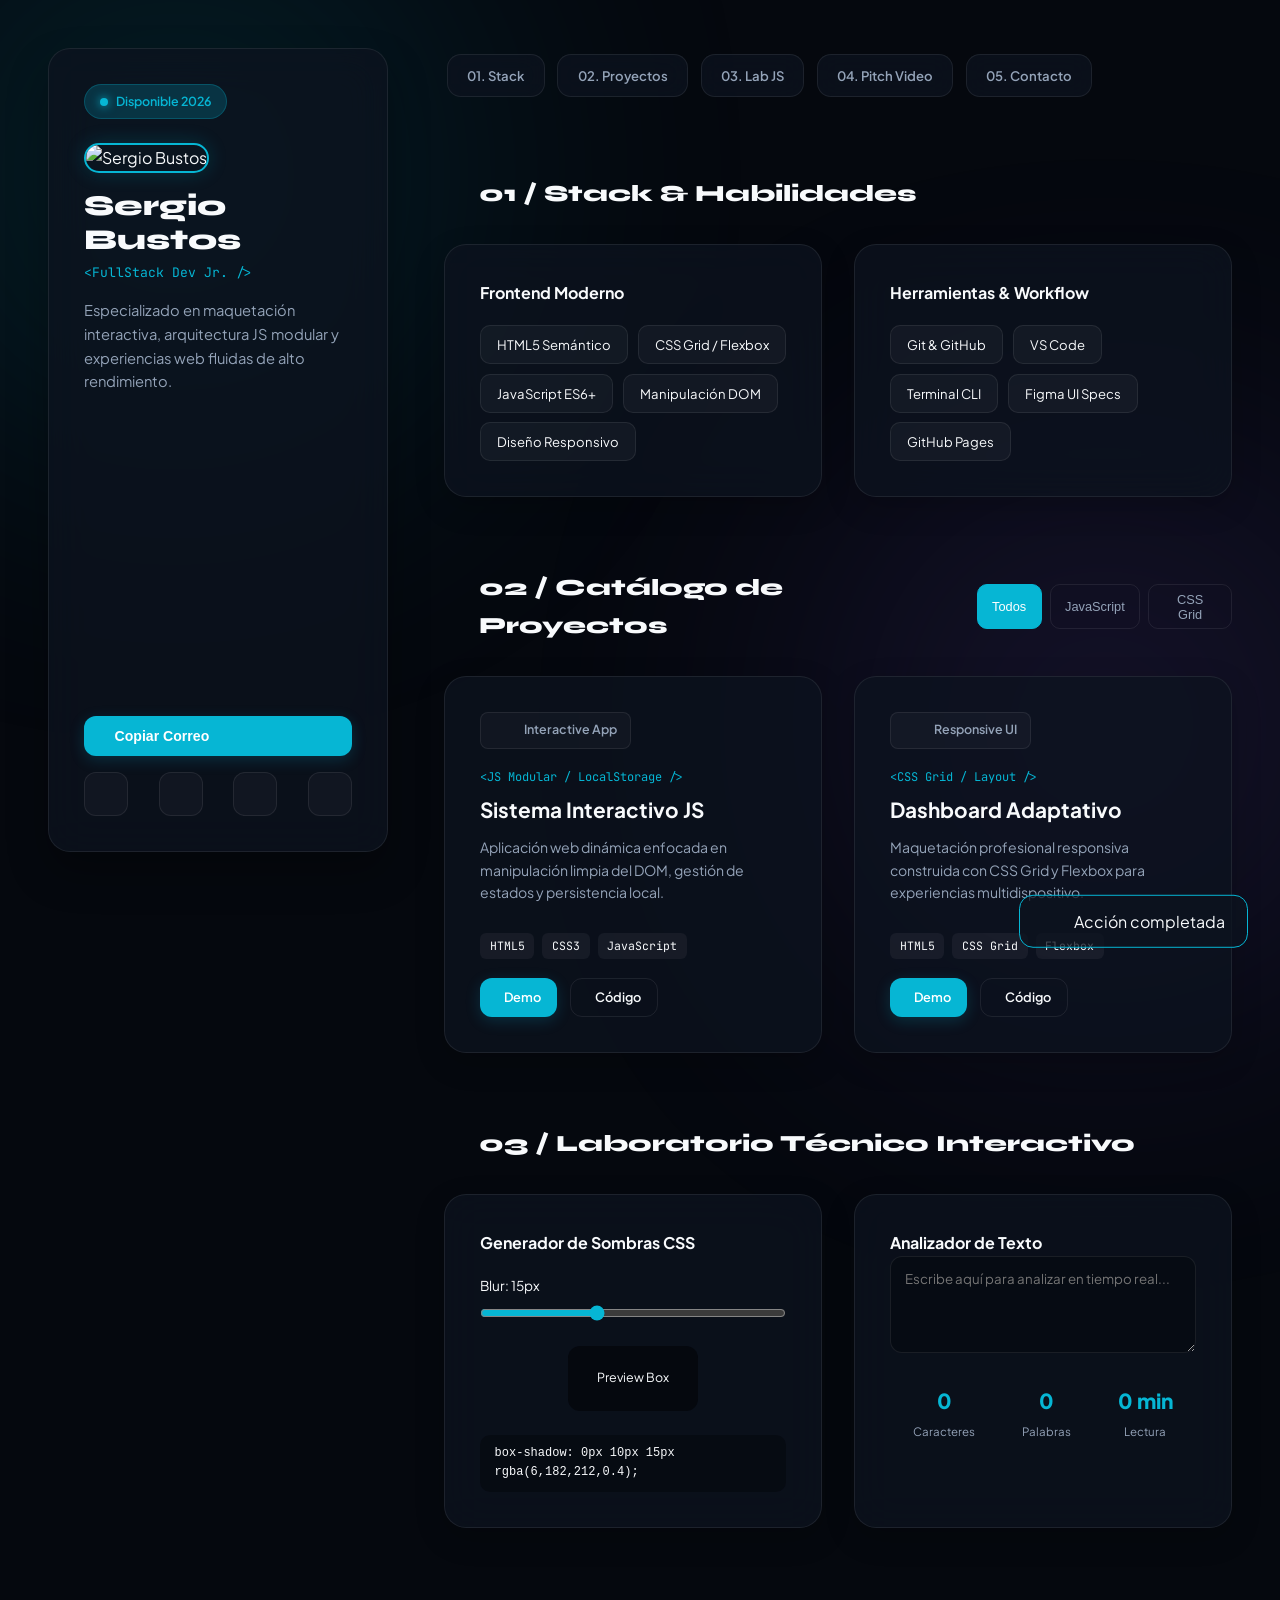
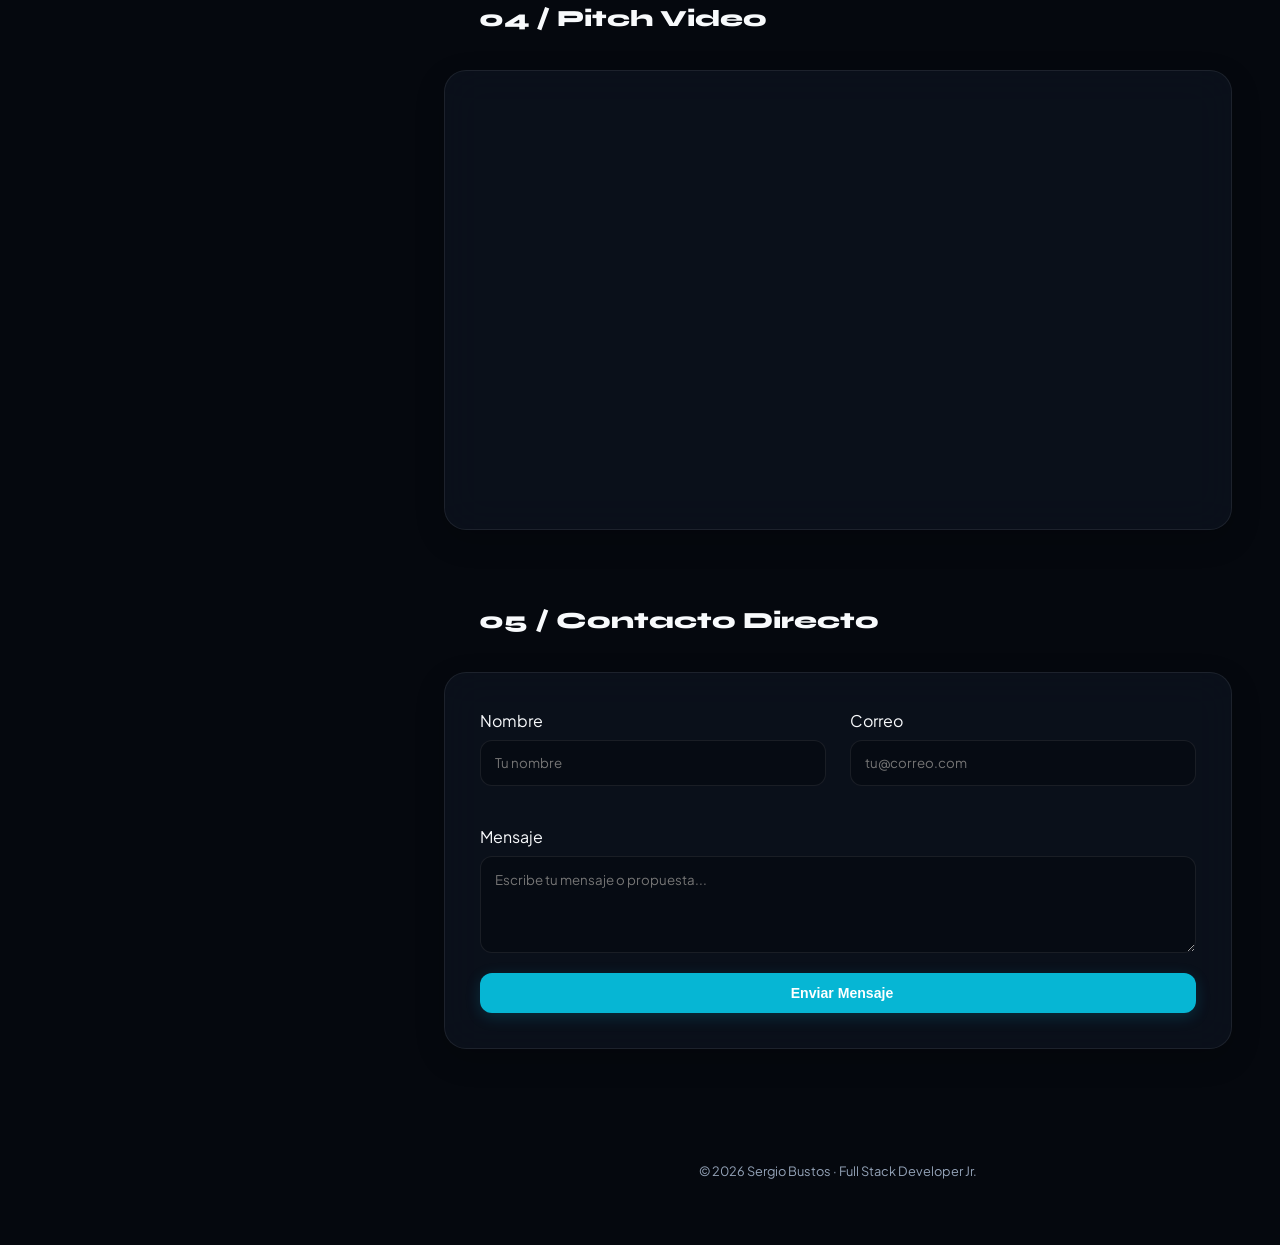
==== commit f96e94df: "a" ====
--- a/portafolio-sergio-bustos/index.html
+++ b/portafolio-sergio-bustos/index.html
@@ -10,43 +10,53 @@
   <link rel="preconnect" href="https://fonts.gstatic.com" crossorigin>
   <link href="https://fonts.googleapis.com/css2?family=Plus+Jakarta+Sans:wght@400;500;600;700&family=Syne:wght@700;800&family=JetBrains+Mono:wght@400;600&display=swap" rel="stylesheet">
 
-  <!-- Lucide Icons -->
+  <!-- Lucide Icons CDN -->
   <script src="https://unpkg.com/lucide@latest"></script>
 
   <link rel="stylesheet" href="assets/css/styles.css">
 </head>
 <body>
 
-  <!-- Background Orbs -->
+  <!-- Esferas luminosas de fondo -->
   <div class="bg-orb orb-1"></div>
   <div class="bg-orb orb-2"></div>
 
   <div class="app-dashboard">
     
-    <!-- PANEL IZQUIERDO FIJO (HERO & PERFIL STICKY) -->
+    <!-- PANEL IZQUIERDO FIJO (HERO & CONTACTO LATERAL STICKY) -->
     <aside class="sidebar-hero">
       <div class="profile-card">
-        <div class="status-badge">
-          <span class="status-dot"></span> Disponible 2026
-        </div>
-        
-        <div class="avatar-wrapper">
-          <img src="perfil.jpg" alt="Sergio Bustos" class="avatar-img">
-        </div>
-
-        <h1 class="profile-name">Sergio Bustos</h1>
-        <p class="profile-role">&lt;FullStack Dev Jr. /&gt;</p>
-        <p class="profile-bio">
-          Especializado en maquetación interactiva, arquitectura JS modular y experiencias web fluidas de alto rendimiento.
-        </p>
+        <div class="profile-top">
+          <div class="status-badge">
+            <span class="status-dot"></span> Disponible 2026
+          </div>
+          
+          <div class="avatar-wrapper">
+            <img src="perfil.jpg" alt="Sergio Bustos" class="avatar-img">
+          </div>
+
+          <h1 class="profile-name">Sergio Bustos</h1>
+          <p class="profile-role">&lt;FullStack Dev Jr. /&gt;</p>
+          <p class="profile-bio">
+            Especializado en maquetación interactiva, arquitectura JS modular y experiencias web fluidas de alto rendimiento.
+          </p>
+        </div>
 
         <div class="profile-actions">
           <button id="copy-email-btn" class="btn btn-primary pulse-btn">
             <i data-lucide="copy"></i> Copiar Correo
           </button>
+          
           <div class="social-row">
-            <a href="https://github.com" target="_blank" class="btn-icon" title="GitHub"><i data-lucide="github"></i></a>
-            <a href="https://linkedin.com" target="_blank" class="btn-icon" title="LinkedIn"><i data-lucide="linkedin"></i></a>
+            <a href="https://github.com" target="_blank" class="btn-icon" title="GitHub">
+              <i data-lucide="github"></i>
+            </a>
+            <a href="https://linkedin.com" target="_blank" class="btn-icon" title="LinkedIn">
+              <i data-lucide="linkedin"></i>
+            </a>
+            <a href="mailto:ian.bustos@gmail.com" class="btn-icon" title="Enviar Email">
+              <i data-lucide="mail"></i>
+            </a>
             <button id="theme-toggle" class="btn-icon" title="Cambiar Tema">
               <i data-lucide="sun" class="sun-icon"></i>
               <i data-lucide="moon" class="moon-icon"></i>
@@ -56,7 +66,7 @@
       </div>
     </aside>
 
-    <!-- PANEL DERECHO (CONTENIDO BENTO / DASHBOARD) -->
+    <!-- PANEL DERECHO (CONTENIDO BENTO CON ESPACIADO ESPACIOSO) -->
     <main class="main-content">
 
       <!-- NAVEGACIÓN RÁPIDA -->
@@ -64,11 +74,11 @@
         <a href="#stack" class="nav-chip">01. Stack</a>
         <a href="#projects" class="nav-chip">02. Proyectos</a>
         <a href="#lab" class="nav-chip">03. Lab JS</a>
-        <a href="#video" class="nav-chip">04. Video Pitch</a>
+        <a href="#video" class="nav-chip">04. Pitch Video</a>
         <a href="#contact" class="nav-chip">05. Contacto</a>
       </nav>
 
-      <!-- SECCIÓN 1: STACK TÉCNICO (RETÍCULA PRINCIPAL) -->
+      <!-- SECCIÓN 1: STACK TÉCNICO -->
       <section id="stack" class="dashboard-block">
         <div class="block-header">
           <i data-lucide="cpu" class="accent-icon"></i>
@@ -98,12 +108,12 @@
         </div>
       </section>
 
-      <!-- SECCIÓN 2: PROYECTOS (DESTACADOS DE IMPACTO) -->
+      <!-- SECCIÓN 2: CATÁLOGO DE PROYECTOS (TARJETAS AMPLIAS) -->
       <section id="projects" class="dashboard-block">
         <div class="block-header-flex">
           <div class="block-header">
             <i data-lucide="folder-code" class="accent-icon"></i>
-            <h2>02 / Proyectos Destacados</h2>
+            <h2>02 / Catálogo de Proyectos</h2>
           </div>
           <div class="filter-pills">
             <button class="pill active" data-filter="all">Todos</button>
@@ -114,6 +124,10 @@
 
         <div class="projects-grid">
           <article class="project-bento-card" data-category="js">
+            <div class="project-preview-head">
+              <i data-lucide="sparkles" class="accent-icon"></i>
+              <span>Interactive App</span>
+            </div>
             <div class="project-top">
               <span class="project-tag">&lt;JS Modular / LocalStorage /&gt;</span>
               <h3>Sistema Interactivo JS</h3>
@@ -133,6 +147,10 @@
           </article>
 
           <article class="project-bento-card" data-category="css">
+            <div class="project-preview-head">
+              <i data-lucide="layout" class="accent-icon"></i>
+              <span>Responsive UI</span>
+            </div>
             <div class="project-top">
               <span class="project-tag">&lt;CSS Grid / Layout /&gt;</span>
               <h3>Dashboard Adaptativo</h3>
@@ -153,7 +171,7 @@
         </div>
       </section>
 
-      <!-- SECCIÓN 3: LABORATORIO JS (WIDGETS INTERACTIVOS) -->
+      <!-- SECCIÓN 3: LABORATORIO JS -->
       <section id="lab" class="dashboard-block">
         <div class="block-header">
           <i data-lucide="flask-conical" class="accent-icon"></i>
@@ -171,7 +189,7 @@
             </div>
             <div class="code-box">
               <code id="css-code">box-shadow: 0px 10px 15px rgba(6,182,212,0.4);</code>
-              <button id="copy-code-btn" class="btn-icon-sm"><i data-lucide="copy"></i></button>
+              <button id="copy-code-btn" class="btn-icon-sm" title="Copiar CSS"><i data-lucide="copy"></i></button>
             </div>
           </div>
 
--- a/portafolio-sergio-bustos/assets/css/styles.css
+++ b/portafolio-sergio-bustos/assets/css/styles.css
@@ -1,7 +1,7 @@
-/* ==================== ESTILO DASHBOARD / SPLIT VIEW ==================== */
+/* ==================== ESTILO DASHBOARD RESPIRABLE ==================== */
 :root {
-  --bg-main: #06090E;
-  --bg-card: rgba(13, 19, 31, 0.85);
+  --bg-main: #05080E;
+  --bg-card: rgba(13, 19, 31, 0.75);
   --border-color: rgba(255, 255, 255, 0.08);
   
   --text-main: #F8FAFC;
@@ -15,13 +15,13 @@
   --font-sans: 'Plus Jakarta Sans', sans-serif;
   --font-mono: 'JetBrains Mono', monospace;
   
-  --radius: 20px;
-  --transition: all 0.3s cubic-bezier(0.16, 1, 0.3, 1);
+  --radius: 22px;
+  --transition: all 0.35s cubic-bezier(0.16, 1, 0.3, 1);
 }
 
 html.light {
   --bg-main: #F1F5F9;
-  --bg-card: rgba(255, 255, 255, 0.9);
+  --bg-card: rgba(255, 255, 255, 0.95);
   --border-color: rgba(0, 0, 0, 0.08);
   --text-main: #0F172A;
   --text-muted: #64748B;
@@ -44,10 +44,10 @@
 /* BACKGROUND ORBS */
 .bg-orb {
   position: fixed;
-  width: 500px;
-  height: 500px;
+  width: 550px;
+  height: 550px;
   border-radius: 50%;
-  filter: blur(140px);
+  filter: blur(150px);
   pointer-events: none;
   opacity: 0.15;
   z-index: 0;
@@ -55,24 +55,24 @@
 .orb-1 { top: -100px; left: -100px; background: var(--accent-cyan); }
 .orb-2 { bottom: -100px; right: -100px; background: var(--accent-purple); }
 
-/* LAYOUT DASHBOARD SPLIT */
+/* LAYOUT DASHBOARD SPLIT CON ALTURA FLEXIBLE */
 .app-dashboard {
   display: flex;
-  max-width: 1300px;
+  max-width: 1350px;
   margin: 0 auto;
-  padding: 2rem;
-  gap: 2.5rem;
+  padding: 3rem;
+  gap: 3.5rem;
   position: relative;
   z-index: 1;
 }
 
-/* SIDEBAR HERO STICKY */
+/* SIDEBAR HERO STICKY MEJORADA */
 .sidebar-hero {
-  width: 360px;
+  width: 340px;
   flex-shrink: 0;
   position: sticky;
-  top: 2rem;
-  height: calc(100vh - 4rem);
+  top: 3rem;
+  height: calc(100vh - 6rem);
   display: flex;
   flex-direction: column;
 }
@@ -80,13 +80,14 @@
 .profile-card {
   background: var(--bg-card);
   border: 1px solid var(--border-color);
-  backdrop-filter: blur(16px);
+  backdrop-filter: blur(20px);
   border-radius: var(--radius);
   padding: 2.2rem;
   display: flex;
   flex-direction: column;
   height: 100%;
   justify-content: space-between;
+  box-shadow: 0 20px 40px rgba(0,0,0,0.3);
 }
 
 .status-badge {
@@ -97,10 +98,10 @@
   color: var(--accent-cyan);
   font-size: 0.78rem;
   font-weight: 600;
-  padding: 0.35rem 0.8rem;
+  padding: 0.4rem 0.9rem;
   border-radius: 20px;
   width: fit-content;
-  border: 1px solid rgba(6, 182, 212, 0.2);
+  border: 1px solid rgba(6, 182, 212, 0.25);
 }
 .status-dot { width: 8px; height: 8px; background: var(--accent-cyan); border-radius: 50%; box-shadow: 0 0 10px var(--accent-cyan); }
 
@@ -112,13 +113,14 @@
 .profile-bio { color: var(--text-muted); font-size: 0.92rem; margin-top: 1rem; }
 
 .profile-actions { display: flex; flex-direction: column; gap: 1rem; margin-top: 1.5rem; }
-.social-row { display: flex; gap: 0.6rem; }
-
+.social-row { display: flex; gap: 0.8rem; justify-content: space-between; }
+
+/* ESTILOS PARA ICONOS REDES SOCIALES FIJAS */
 .btn-icon {
-  width: 42px;
-  height: 42px;
+  width: 44px;
+  height: 44px;
   border-radius: 12px;
-  background: transparent;
+  background: rgba(255, 255, 255, 0.03);
   border: 1px solid var(--border-color);
   color: var(--text-main);
   display: flex;
@@ -128,89 +130,109 @@
   transition: var(--transition);
   text-decoration: none;
 }
-.btn-icon:hover { border-color: var(--accent-cyan); color: var(--accent-cyan); transform: translateY(-2px); }
+.btn-icon i, .btn-icon svg { width: 20px; height: 20px; stroke-width: 2; }
+.btn-icon:hover { border-color: var(--accent-cyan); color: var(--accent-cyan); transform: translateY(-3px); box-shadow: 0 5px 15px var(--accent-glow); background: var(--accent-glow); }
 
 html.dark .sun-icon, html.light .moon-icon { display: block; }
 html.dark .moon-icon, html.light .sun-icon { display: none; }
 
-/* MAIN CONTENT */
-.main-content { flex: 1; display: flex; flex-direction: column; gap: 2.5rem; }
+/* MAIN CONTENT CON ESPACIADOS AMPLIOS */
+.main-content { flex: 1; display: flex; flex-direction: column; gap: 4.5rem; } /* Separación holgada entre secciones */
 
 .quick-nav {
   display: flex;
-  gap: 0.6rem;
+  gap: 0.8rem;
   overflow-x: auto;
-  padding-bottom: 0.4rem;
+  padding: 0.4rem 0.2rem;
 }
 .nav-chip {
   background: var(--bg-card);
   border: 1px solid var(--border-color);
   color: var(--text-muted);
-  padding: 0.5rem 1rem;
-  border-radius: 12px;
+  padding: 0.6rem 1.2rem;
+  border-radius: 14px;
   text-decoration: none;
   font-size: 0.82rem;
   font-weight: 600;
   white-space: nowrap;
-  transition: var(--transition);
-}
-.nav-chip:hover { color: var(--accent-cyan); border-color: var(--accent-cyan); }
-
-.dashboard-block { display: flex; flex-direction: column; gap: 1.2rem; }
-.block-header { display: flex; align-items: center; gap: 0.6rem; }
-.block-header h2 { font-family: var(--font-heading); font-size: 1.3rem; font-weight: 800; }
+  backdrop-filter: blur(12px);
+  transition: var(--transition);
+}
+.nav-chip:hover { color: var(--accent-cyan); border-color: var(--accent-cyan); transform: translateY(-2px); box-shadow: 0 5px 15px var(--accent-glow); }
+
+.dashboard-block { display: flex; flex-direction: column; gap: 2rem; }
+.block-header { display: flex; align-items: center; gap: 0.8rem; }
+.block-header h2 { font-family: var(--font-heading); font-size: 1.45rem; font-weight: 800; }
 .block-header-flex { display: flex; justify-content: space-between; align-items: center; }
 
-.accent-icon { color: var(--accent-cyan); }
-
-/* BENTO BOXES */
+.accent-icon { color: var(--accent-cyan); width: 22px; height: 22px; }
+
+/* BENTO BOXES CON AIR & ELEVACIÓN */
 .bento-box {
   background: var(--bg-card);
   border: 1px solid var(--border-color);
-  backdrop-filter: blur(16px);
+  backdrop-filter: blur(20px);
   border-radius: var(--radius);
-  padding: 1.8rem;
-  transition: var(--transition);
-}
-.bento-box:hover { border-color: var(--accent-cyan); box-shadow: 0 10px 30px rgba(0,0,0,0.3), 0 0 20px var(--accent-glow); }
-
-.stack-grid { display: grid; grid-template-columns: 1fr 1fr; gap: 1.2rem; }
-.tags-cloud { display: flex; flex-wrap: wrap; gap: 0.5rem; margin-top: 1rem; }
-.tag { background: rgba(255, 255, 255, 0.04); border: 1px solid var(--border-color); color: var(--text-main); padding: 0.4rem 0.8rem; border-radius: 8px; font-size: 0.82rem; transition: var(--transition); }
-.tag:hover { background: var(--accent-cyan); color: #fff; }
-
-/* PROYECTOS */
-.filter-pills { display: flex; gap: 0.4rem; }
-.pill { background: transparent; border: 1px solid var(--border-color); color: var(--text-muted); padding: 0.3rem 0.8rem; border-radius: 8px; cursor: pointer; font-size: 0.8rem; transition: var(--transition); }
+  padding: 2.2rem;
+  transition: var(--transition);
+  box-shadow: 0 10px 30px rgba(0,0,0,0.2);
+}
+.bento-box:hover { border-color: var(--accent-cyan); box-shadow: 0 15px 35px rgba(0,0,0,0.3), 0 0 25px var(--accent-glow); transform: translateY(-3px); }
+
+.stack-grid { display: grid; grid-template-columns: 1fr 1fr; gap: 2rem; }
+.tags-cloud { display: flex; flex-wrap: wrap; gap: 0.6rem; margin-top: 1.2rem; }
+.tag { background: rgba(255, 255, 255, 0.04); border: 1px solid var(--border-color); color: var(--text-main); padding: 0.5rem 1rem; border-radius: 10px; font-size: 0.82rem; transition: var(--transition); }
+.tag:hover { background: var(--accent-cyan); color: #fff; border-color: var(--accent-cyan); }
+
+/* CATÁLOGO DE PROYECTOS SEPARADO Y DESTACADO */
+.filter-pills { display: flex; gap: 0.5rem; }
+.pill { background: transparent; border: 1px solid var(--border-color); color: var(--text-muted); padding: 0.4rem 0.9rem; border-radius: 10px; cursor: pointer; font-size: 0.8rem; transition: var(--transition); }
 .pill.active, .pill:hover { background: var(--accent-cyan); color: #fff; border-color: var(--accent-cyan); }
 
-.projects-grid { display: grid; grid-template-columns: 1fr 1fr; gap: 1.2rem; }
+.projects-grid { display: grid; grid-template-columns: 1fr 1fr; gap: 2rem; }
 .project-bento-card {
   background: var(--bg-card);
   border: 1px solid var(--border-color);
-  padding: 1.8rem;
+  padding: 2.2rem;
   border-radius: var(--radius);
   display: flex;
   flex-direction: column;
   justify-content: space-between;
   transition: var(--transition);
-}
-.project-bento-card:hover { border-color: var(--accent-cyan); transform: translateY(-3px); }
-.project-tag { font-family: var(--font-mono); font-size: 0.75rem; color: var(--accent-cyan); }
-.project-top h3 { font-size: 1.15rem; margin: 0.4rem 0 0.6rem 0; font-weight: 700; }
-.project-top p { font-size: 0.88rem; color: var(--text-muted); margin-bottom: 1.2rem; }
-
-.project-bottom { display: flex; flex-direction: column; gap: 1rem; }
-.mini-techs { display: flex; gap: 0.4rem; }
-.mini-techs span { font-family: var(--font-mono); font-size: 0.72rem; background: rgba(255,255,255,0.05); padding: 0.2rem 0.5rem; border-radius: 4px; }
-.project-links { display: flex; gap: 0.6rem; }
-
-/* BOTONES */
+  box-shadow: 0 10px 30px rgba(0,0,0,0.2);
+}
+.project-bento-card:hover { border-color: var(--accent-cyan); transform: translateY(-4px); box-shadow: 0 20px 40px rgba(0,0,0,0.35), 0 0 25px var(--accent-glow); }
+
+.project-preview-head {
+  display: flex;
+  align-items: center;
+  gap: 0.5rem;
+  font-size: 0.78rem;
+  font-weight: 600;
+  color: var(--text-muted);
+  margin-bottom: 1.2rem;
+  background: rgba(255,255,255,0.03);
+  padding: 0.4rem 0.8rem;
+  border-radius: 8px;
+  width: fit-content;
+  border: 1px solid var(--border-color);
+}
+
+.project-tag { font-family: var(--font-mono); font-size: 0.75rem; color: var(--accent-cyan); display: block; margin-bottom: 0.4rem; }
+.project-top h3 { font-size: 1.3rem; margin-bottom: 0.6rem; font-weight: 700; }
+.project-top p { font-size: 0.88rem; color: var(--text-muted); margin-bottom: 1.8rem; }
+
+.project-bottom { display: flex; flex-direction: column; gap: 1.2rem; }
+.mini-techs { display: flex; gap: 0.5rem; }
+.mini-techs span { font-family: var(--font-mono); font-size: 0.72rem; background: rgba(255,255,255,0.05); padding: 0.25rem 0.6rem; border-radius: 6px; }
+.project-links { display: flex; gap: 0.8rem; }
+
+/* BOTONES CON HOVER */
 .btn {
   display: inline-flex;
   align-items: center;
   gap: 0.5rem;
-  padding: 0.65rem 1.2rem;
+  padding: 0.75rem 1.4rem;
   border-radius: 12px;
   font-size: 0.88rem;
   font-weight: 600;
@@ -222,42 +244,42 @@
 .btn-primary { background: var(--accent-cyan); color: #fff; box-shadow: 0 4px 15px var(--accent-glow); }
 .btn-primary:hover { opacity: 0.95; transform: translateY(-2px); }
 .btn-outline { background: transparent; border: 1px solid var(--border-color); color: var(--text-main); }
-.btn-outline:hover { border-color: var(--accent-cyan); color: var(--accent-cyan); }
-.btn-sm { padding: 0.45rem 0.9rem; font-size: 0.8rem; }
+.btn-outline:hover { border-color: var(--accent-cyan); color: var(--accent-cyan); transform: translateY(-2px); }
+.btn-sm { padding: 0.5rem 1rem; font-size: 0.8rem; }
 .btn-block { width: 100%; justify-content: center; }
 
-/* LAB JS */
-.lab-grid { display: grid; grid-template-columns: 1fr 1fr; gap: 1.2rem; }
-.control-group { font-size: 0.85rem; margin: 1rem 0; }
-.control-group input { width: 100%; margin-top: 0.4rem; accent-color: var(--accent-cyan); }
-.preview-container { display: flex; justify-content: center; margin-bottom: 1rem; }
-.shadow-preview { width: 120px; height: 60px; background: var(--bg-main); border-radius: 10px; display: flex; align-items: center; justify-content: center; font-size: 0.78rem; }
-.code-box { display: flex; justify-content: space-between; align-items: center; background: rgba(0,0,0,0.3); padding: 0.5rem 0.8rem; border-radius: 8px; font-family: var(--font-mono); font-size: 0.75rem; }
+/* LAB JS ESPACIOSO */
+.lab-grid { display: grid; grid-template-columns: 1fr 1fr; gap: 2rem; }
+.control-group { font-size: 0.85rem; margin: 1.2rem 0; }
+.control-group input { width: 100%; margin-top: 0.5rem; accent-color: var(--accent-cyan); }
+.preview-container { display: flex; justify-content: center; margin-bottom: 1.5rem; }
+.shadow-preview { width: 130px; height: 65px; background: var(--bg-main); border-radius: 12px; display: flex; align-items: center; justify-content: center; font-size: 0.78rem; transition: var(--transition); }
+.code-box { display: flex; justify-content: space-between; align-items: center; background: rgba(0,0,0,0.3); padding: 0.6rem 0.9rem; border-radius: 10px; font-family: var(--font-mono); font-size: 0.75rem; }
 .btn-icon-sm { background: transparent; border: none; color: var(--text-main); cursor: pointer; }
 
-textarea, input[type="text"], input[type="email"] { width: 100%; background: rgba(0,0,0,0.25); border: 1px solid var(--border-color); color: var(--text-main); padding: 0.75rem; border-radius: 10px; font-family: var(--font-sans); }
+textarea, input[type="text"], input[type="email"] { width: 100%; background: rgba(0,0,0,0.25); border: 1px solid var(--border-color); color: var(--text-main); padding: 0.85rem; border-radius: 12px; font-family: var(--font-sans); }
 textarea:focus, input:focus { outline: none; border-color: var(--accent-cyan); }
 
-.stats-counter { display: flex; justify-content: space-around; margin-top: 1.2rem; text-align: center; }
+.stats-counter { display: flex; justify-content: space-around; margin-top: 1.5rem; text-align: center; }
 .stat-unit span { display: block; font-size: 1.3rem; font-weight: 800; color: var(--accent-cyan); }
 .stat-unit label { font-size: 0.72rem; color: var(--text-muted); }
 
 /* VIDEO & FORM */
-.video-box { padding: 1rem; }
-.video-wrapper { position: relative; padding-bottom: 56.25%; height: 0; border-radius: 14px; overflow: hidden; }
+.video-box { padding: 1.2rem; }
+.video-wrapper { position: relative; padding-bottom: 56.25%; height: 0; border-radius: 16px; overflow: hidden; }
 .video-wrapper iframe { position: absolute; top:0; left:0; width:100%; height:100%; border:none; }
 
-.form-row { display: grid; grid-template-columns: 1fr 1fr; gap: 1rem; margin-bottom: 1rem; }
-.form-group { display: flex; flex-direction: column; gap: 0.4rem; margin-bottom: 1rem; }
-
-.footer { text-align: center; padding: 2rem 0; font-size: 0.8rem; color: var(--text-muted); }
-
-.toast { position: fixed; bottom: 2rem; right: 2rem; background: var(--bg-card); border: 1px solid var(--accent-cyan); padding: 0.8rem 1.4rem; border-radius: 12px; display: flex; align-items: center; gap: 0.6rem; transform: translateY(150%); transition: transform 0.3s ease; z-index: 1000; }
+.form-row { display: grid; grid-template-columns: 1fr 1fr; gap: 1.5rem; margin-bottom: 1.2rem; }
+.form-group { display: flex; flex-direction: column; gap: 0.4rem; margin-bottom: 1.2rem; }
+
+.footer { text-align: center; padding: 2.5rem 0 1rem 0; font-size: 0.8rem; color: var(--text-muted); }
+
+.toast { position: fixed; bottom: 2rem; right: 2rem; background: var(--bg-card); border: 1px solid var(--accent-cyan); padding: 0.8rem 1.4rem; border-radius: 14px; display: flex; align-items: center; gap: 0.6rem; transform: translateY(150%); transition: transform 0.3s ease; z-index: 1000; }
 .toast.show { transform: translateY(0); }
 
 /* RESPONSIVO MÓVIL */
 @media (max-width: 950px) {
-  .app-dashboard { flex-direction: column; }
+  .app-dashboard { flex-direction: column; padding: 1.5rem; gap: 2.5rem; }
   .sidebar-hero { width: 100%; position: relative; height: auto; top: 0; }
   .stack-grid, .projects-grid, .lab-grid, .form-row { grid-template-columns: 1fr; }
 }
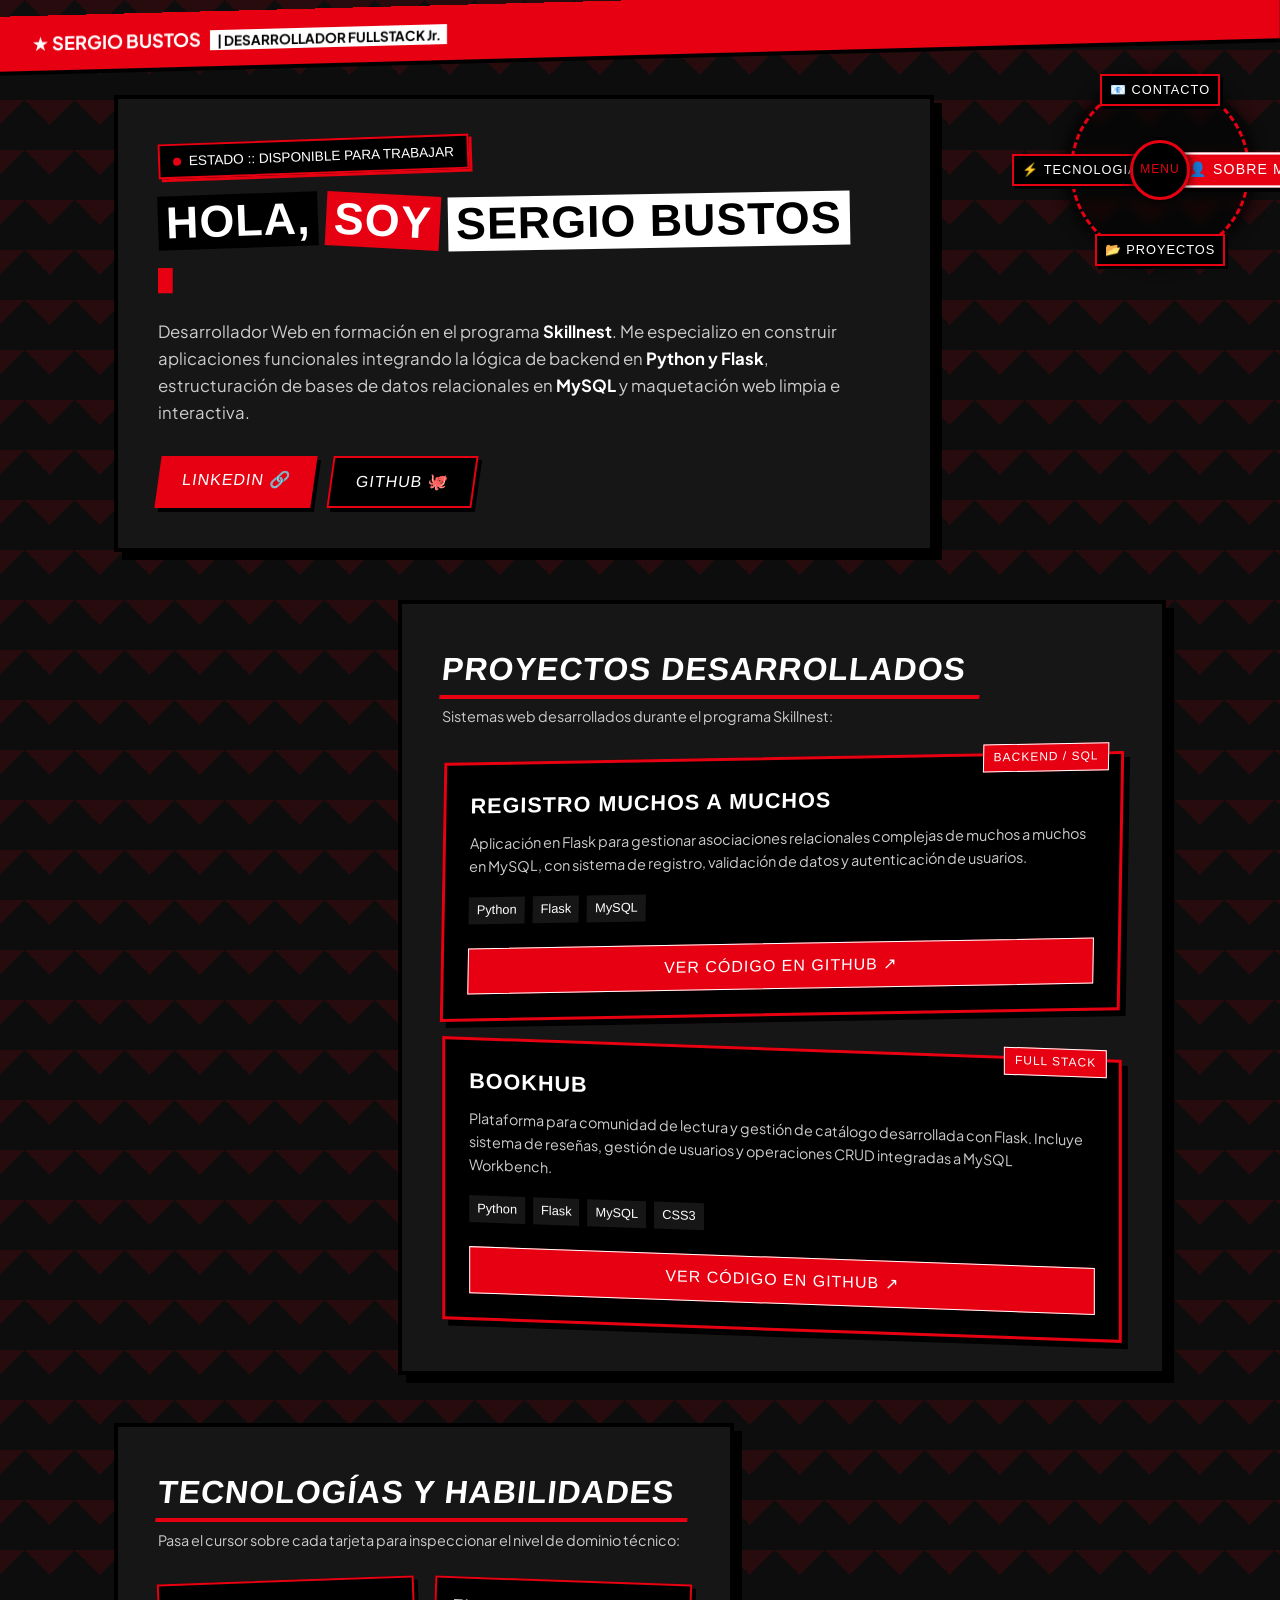
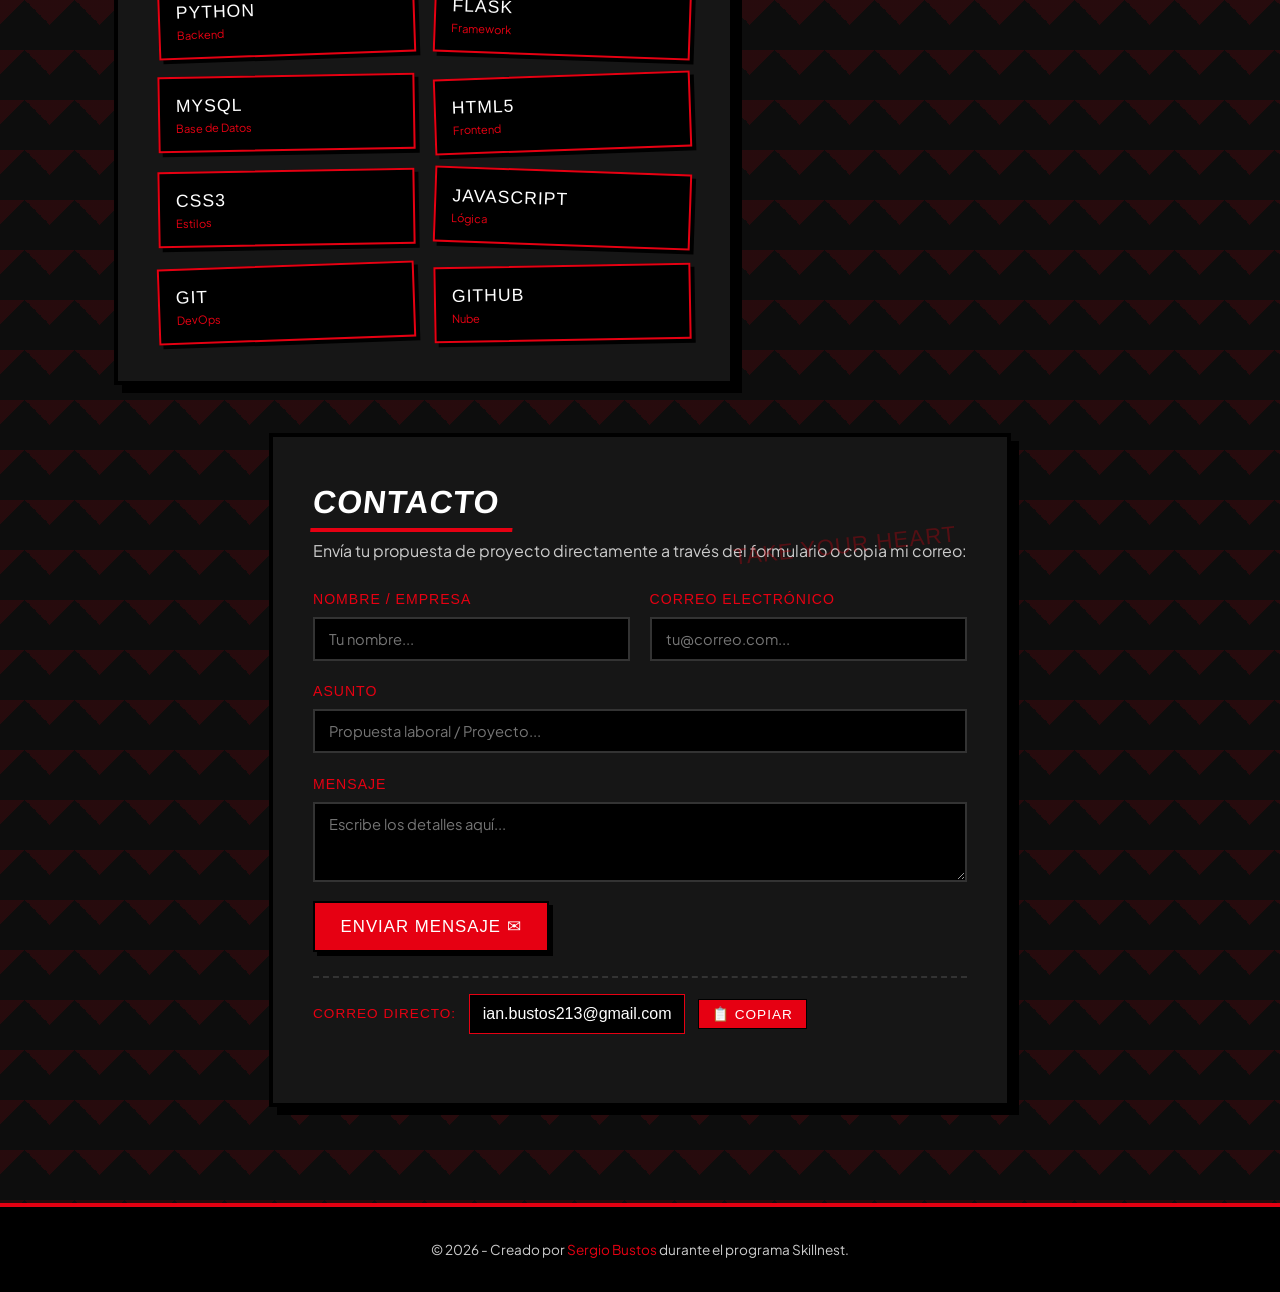
==== commit db7af847: "update" ====
--- a/portafolio-sergio-bustos/index.html
+++ b/portafolio-sergio-bustos/index.html
@@ -1,263 +1,260 @@
 <!DOCTYPE html>
-<html lang="es" class="dark">
+<html lang="es">
 <head>
   <meta charset="UTF-8">
   <meta name="viewport" content="width=device-width, initial-scale=1.0">
-  <title>Sergio Bustos | Full Stack Developer Jr.</title>
-
-  <!-- Google Fonts: Syne & Plus Jakarta Sans -->
+  <title>Sergio Bustos | Portafolio Desarrollador Web</title>
+  
   <link rel="preconnect" href="https://fonts.googleapis.com">
   <link rel="preconnect" href="https://fonts.gstatic.com" crossorigin>
-  <link href="https://fonts.googleapis.com/css2?family=Plus+Jakarta+Sans:wght@400;500;600;700&family=Syne:wght@700;800&family=JetBrains+Mono:wght@400;600&display=swap" rel="stylesheet">
-
-  <!-- Lucide Icons CDN -->
-  <script src="https://unpkg.com/lucide@latest"></script>
-
+  <link href="https://fonts.googleapis.com/css2?family=Impact&family=Plus+Jakarta+Sans:wght@700;800&display=swap" rel="stylesheet">
+  
   <link rel="stylesheet" href="assets/css/styles.css">
 </head>
 <body>
 
-  <!-- Esferas luminosas de fondo -->
-  <div class="bg-orb orb-1"></div>
-  <div class="bg-orb orb-2"></div>
-
-  <div class="app-dashboard">
-    
-    <!-- PANEL IZQUIERDO FIJO (HERO & CONTACTO LATERAL STICKY) -->
-    <aside class="sidebar-hero">
-      <div class="profile-card">
-        <div class="profile-top">
-          <div class="status-badge">
-            <span class="status-dot"></span> Disponible 2026
-          </div>
-          
-          <div class="avatar-wrapper">
-            <img src="perfil.jpg" alt="Sergio Bustos" class="avatar-img">
-          </div>
-
-          <h1 class="profile-name">Sergio Bustos</h1>
-          <p class="profile-role">&lt;FullStack Dev Jr. /&gt;</p>
-          <p class="profile-bio">
-            Especializado en maquetación interactiva, arquitectura JS modular y experiencias web fluidas de alto rendimiento.
-          </p>
-        </div>
-
-        <div class="profile-actions">
-          <button id="copy-email-btn" class="btn btn-primary pulse-btn">
-            <i data-lucide="copy"></i> Copiar Correo
-          </button>
-          
-          <div class="social-row">
-            <a href="https://github.com" target="_blank" class="btn-icon" title="GitHub">
-              <i data-lucide="github"></i>
+  <!-- Transición de pantalla estilo Persona 5 -->
+  <div id="p5-transition" class="p5-transition-overlay">
+    <div class="p5-transition-stripe">
+      <span class="p5-transition-text">TAKE YOUR TIME</span>
+    </div>
+  </div>
+
+  <!-- Header Superior -->
+  <header class="header">
+    <div class="logo">
+      <span class="star">★</span> SERGIO BUSTOS <span class="logo-sub">| DESARROLLADOR FULLSTACK Jr.</span>
+    </div>
+  </header>
+
+  <!-- RUEDA RADIAL DE COMANDOS -->
+  <div class="p5-wheel-container">
+    <div class="wheel-center-badge">
+      <span>MENU</span>
+    </div>
+
+    <div class="p5-wheel" id="p5-wheel">
+      <a href="#sobre-mi" class="wheel-item item-1 p5-nav-link active" data-angle="0">
+        <span class="cmd-box">👤 SOBRE MÍ</span>
+      </a>
+      <a href="#proyectos" class="wheel-item item-2 p5-nav-link" data-angle="-90">
+        <span class="cmd-box">📂 PROYECTOS</span>
+      </a>
+      <a href="#tecnologias" class="wheel-item item-3 p5-nav-link" data-angle="-180">
+        <span class="cmd-box">⚡ TECNOLOGIA</span>
+      </a>
+      <a href="#contacto" class="wheel-item item-4 p5-nav-link" data-angle="-270">
+        <span class="cmd-box">📧 CONTACTO</span>
+      </a>
+    </div>
+  </div>
+
+  <main class="main-container">
+
+    <!-- 1. Presentación Personal -->
+    <section id="sobre-mi" class="hero fade-in p5-panel pos-left">
+      <div class="status-badge">
+        <span class="pulse-dot"></span> ESTADO :: DISPONIBLE PARA TRABAJAR
+      </div>
+
+      <h1 class="p5-title">
+        <span class="box-black">HOLA,</span>
+        <span class="box-red">SOY</span>
+        <span class="box-white">SERGIO BUSTOS</span>
+      </h1>
+      
+      <div class="typewriter-container">
+        <span id="typewriter-text"></span><span class="cursor">█</span>
+      </div>
+
+      <p class="bio">
+        Desarrollador Web en formación en el programa <strong>Skillnest</strong>. Me especializo en construir aplicaciones funcionales integrando la lógica de backend en <strong>Python y Flask</strong>, estructuración de bases de datos relacionales en <strong>MySQL</strong> y maquetación web limpia e interactiva.
+      </p>
+
+      <div class="hero-actions">
+        <a href="https://linkedin.com/in/tu-perfil" target="_blank" rel="noopener" class="btn p5-btn-red">LINKEDIN 🔗</a>
+        <a href="https://github.com/mariiono12" target="_blank" rel="noopener" class="btn p5-btn-black">GITHUB 🐙</a>
+      </div>
+    </section>
+
+    <!-- 2. Proyectos Destacados (Zig-Zag) -->
+    <section id="proyectos" class="section fade-in p5-panel pos-right">
+      <h2 class="p5-heading">Proyectos desarrollados</h2>
+      <p class="section-subtext">Sistemas web desarrollados durante el programa Skillnest:</p>
+
+      <div class="projects-asymmetric-container">
+
+        <article class="project-card card-left">
+          <div class="card-badge">BACKEND / SQL</div>
+          <div class="project-info">
+            <h3>REGISTRO MUCHOS A MUCHOS</h3>
+            <p>Aplicación en Flask para gestionar asociaciones relacionales complejas de muchos a muchos en MySQL, con sistema de registro, validación de datos y autenticación de usuarios.</p>
+            <div class="tags">
+              <span>Python</span>
+              <span>Flask</span>
+              <span>MySQL</span>
+            </div>
+            <a href="https://github.com/mariiono12/Skillnest_fullStack_Python/tree/main/python/flask/fundamentos/28.-Registro_muchos_a_muchos" target="_blank" rel="noopener" class="btn-project">
+              VER CÓDIGO EN GITHUB ↗
             </a>
-            <a href="https://linkedin.com" target="_blank" class="btn-icon" title="LinkedIn">
-              <i data-lucide="linkedin"></i>
+          </div>
+        </article>
+
+        <article class="project-card card-right">
+          <div class="card-badge">FULL STACK</div>
+          <div class="project-info">
+            <h3>BOOKHUB</h3>
+            <p>Plataforma para comunidad de lectura y gestión de catálogo desarrollada con Flask. Incluye sistema de reseñas, gestión de usuarios y operaciones CRUD integradas a MySQL Workbench.</p>
+            <div class="tags">
+              <span>Python</span>
+              <span>Flask</span>
+              <span>MySQL</span>
+              <span>CSS3</span>
+            </div>
+            <a href="https://github.com/mariiono12/Skillnest_fullStack_Python/tree/main/python/flask/fundamentos/bookhub" target="_blank" rel="noopener" class="btn-project">
+              VER CÓDIGO EN GITHUB ↗
             </a>
-            <a href="mailto:ian.bustos@gmail.com" class="btn-icon" title="Enviar Email">
-              <i data-lucide="mail"></i>
-            </a>
-            <button id="theme-toggle" class="btn-icon" title="Cambiar Tema">
-              <i data-lucide="sun" class="sun-icon"></i>
-              <i data-lucide="moon" class="moon-icon"></i>
-            </button>
-          </div>
-        </div>
-      </div>
-    </aside>
-
-    <!-- PANEL DERECHO (CONTENIDO BENTO CON ESPACIADO ESPACIOSO) -->
-    <main class="main-content">
-
-      <!-- NAVEGACIÓN RÁPIDA -->
-      <nav class="quick-nav">
-        <a href="#stack" class="nav-chip">01. Stack</a>
-        <a href="#projects" class="nav-chip">02. Proyectos</a>
-        <a href="#lab" class="nav-chip">03. Lab JS</a>
-        <a href="#video" class="nav-chip">04. Pitch Video</a>
-        <a href="#contact" class="nav-chip">05. Contacto</a>
-      </nav>
-
-      <!-- SECCIÓN 1: STACK TÉCNICO -->
-      <section id="stack" class="dashboard-block">
-        <div class="block-header">
-          <i data-lucide="cpu" class="accent-icon"></i>
-          <h2>01 / Stack & Habilidades</h2>
-        </div>
-        <div class="stack-grid">
-          <div class="bento-box">
-            <h4>Frontend Moderno</h4>
-            <div class="tags-cloud">
-              <span class="tag">HTML5 Semántico</span>
-              <span class="tag">CSS Grid / Flexbox</span>
-              <span class="tag">JavaScript ES6+</span>
-              <span class="tag">Manipulación DOM</span>
-              <span class="tag">Diseño Responsivo</span>
-            </div>
-          </div>
-          <div class="bento-box">
-            <h4>Herramientas & Workflow</h4>
-            <div class="tags-cloud">
-              <span class="tag">Git & GitHub</span>
-              <span class="tag">VS Code</span>
-              <span class="tag">Terminal CLI</span>
-              <span class="tag">Figma UI Specs</span>
-              <span class="tag">GitHub Pages</span>
-            </div>
-          </div>
-        </div>
-      </section>
-
-      <!-- SECCIÓN 2: CATÁLOGO DE PROYECTOS (TARJETAS AMPLIAS) -->
-      <section id="projects" class="dashboard-block">
-        <div class="block-header-flex">
-          <div class="block-header">
-            <i data-lucide="folder-code" class="accent-icon"></i>
-            <h2>02 / Catálogo de Proyectos</h2>
-          </div>
-          <div class="filter-pills">
-            <button class="pill active" data-filter="all">Todos</button>
-            <button class="pill" data-filter="js">JavaScript</button>
-            <button class="pill" data-filter="css">CSS Grid</button>
-          </div>
-        </div>
-
-        <div class="projects-grid">
-          <article class="project-bento-card" data-category="js">
-            <div class="project-preview-head">
-              <i data-lucide="sparkles" class="accent-icon"></i>
-              <span>Interactive App</span>
-            </div>
-            <div class="project-top">
-              <span class="project-tag">&lt;JS Modular / LocalStorage /&gt;</span>
-              <h3>Sistema Interactivo JS</h3>
-              <p>Aplicación web dinámica enfocada en manipulación limpia del DOM, gestión de estados y persistencia local.</p>
-            </div>
-            <div class="project-bottom">
-              <div class="mini-techs">
-                <span>HTML5</span>
-                <span>CSS3</span>
-                <span>JavaScript</span>
-              </div>
-              <div class="project-links">
-                <a href="#" target="_blank" class="btn btn-sm btn-primary"><i data-lucide="external-link"></i> Demo</a>
-                <a href="#" target="_blank" class="btn btn-sm btn-outline"><i data-lucide="github"></i> Código</a>
-              </div>
-            </div>
-          </article>
-
-          <article class="project-bento-card" data-category="css">
-            <div class="project-preview-head">
-              <i data-lucide="layout" class="accent-icon"></i>
-              <span>Responsive UI</span>
-            </div>
-            <div class="project-top">
-              <span class="project-tag">&lt;CSS Grid / Layout /&gt;</span>
-              <h3>Dashboard Adaptativo</h3>
-              <p>Maquetación profesional responsiva construida con CSS Grid y Flexbox para experiencias multidispositivo.</p>
-            </div>
-            <div class="project-bottom">
-              <div class="mini-techs">
-                <span>HTML5</span>
-                <span>CSS Grid</span>
-                <span>Flexbox</span>
-              </div>
-              <div class="project-links">
-                <a href="#" target="_blank" class="btn btn-sm btn-primary"><i data-lucide="external-link"></i> Demo</a>
-                <a href="#" target="_blank" class="btn btn-sm btn-outline"><i data-lucide="github"></i> Código</a>
-              </div>
-            </div>
-          </article>
-        </div>
-      </section>
-
-      <!-- SECCIÓN 3: LABORATORIO JS -->
-      <section id="lab" class="dashboard-block">
-        <div class="block-header">
-          <i data-lucide="flask-conical" class="accent-icon"></i>
-          <h2>03 / Laboratorio Técnico Interactivo</h2>
-        </div>
-        <div class="lab-grid">
-          <div class="bento-box">
-            <h4><i data-lucide="sliders"></i> Generador de Sombras CSS</h4>
-            <div class="control-group">
-              <label>Blur: <span id="blur-val">15px</span></label>
-              <input type="range" id="blur-range" min="0" max="40" value="15">
-            </div>
-            <div class="preview-container">
-              <div id="shadow-preview" class="shadow-preview">Preview Box</div>
-            </div>
-            <div class="code-box">
-              <code id="css-code">box-shadow: 0px 10px 15px rgba(6,182,212,0.4);</code>
-              <button id="copy-code-btn" class="btn-icon-sm" title="Copiar CSS"><i data-lucide="copy"></i></button>
-            </div>
-          </div>
-
-          <div class="bento-box">
-            <h4><i data-lucide="text-cursor-input"></i> Analizador de Texto</h4>
-            <textarea id="lab-text" placeholder="Escribe aquí para analizar en tiempo real..." rows="4"></textarea>
-            <div class="stats-counter">
-              <div class="stat-unit"><span id="char-count">0</span><label>Caracteres</label></div>
-              <div class="stat-unit"><span id="word-count">0</span><label>Palabras</label></div>
-              <div class="stat-unit"><span id="read-time">0 min</span><label>Lectura</label></div>
-            </div>
-          </div>
-        </div>
-      </section>
-
-      <!-- SECCIÓN 4: VIDEO PITCH -->
-      <section id="video" class="dashboard-block">
-        <div class="block-header">
-          <i data-lucide="play-circle" class="accent-icon"></i>
-          <h2>04 / Pitch Video</h2>
-        </div>
-        <div class="bento-box video-box">
-          <div class="video-wrapper">
-            <iframe src="https://www.youtube-nocookie.com/embed/dQw4w9WgXcQ" title="Presentación Sergio Bustos" allowfullscreen></iframe>
-          </div>
-        </div>
-      </section>
-
-      <!-- SECCIÓN 5: CONTACTO -->
-      <section id="contact" class="dashboard-block">
-        <div class="block-header">
-          <i data-lucide="send" class="accent-icon"></i>
-          <h2>05 / Contacto Directo</h2>
-        </div>
-        <div class="bento-box">
-          <form id="contact-form">
-            <div class="form-row">
-              <div class="form-group">
-                <label for="name">Nombre</label>
-                <input type="text" id="name" required placeholder="Tu nombre">
-              </div>
-              <div class="form-group">
-                <label for="email">Correo</label>
-                <input type="email" id="email" required placeholder="tu@correo.com">
-              </div>
-            </div>
+          </div>
+        </article>
+
+      </div>
+    </section>
+
+    <!-- 3. Tecnologías y Habilidades -->
+    <section id="tecnologias" class="section fade-in p5-panel pos-left">
+      <h2 class="p5-heading">Tecnologías y habilidades</h2>
+      <p class="section-subtext">Pasa el cursor sobre cada tarjeta para inspeccionar el nivel de dominio técnico:</p>
+      
+      <div class="skills-mosaic-full">
+        
+        <div class="skill-card card-skew-1">
+          <span class="skill-name">PYTHON</span>
+          <span class="skill-level">Backend</span>
+          <div class="skill-tooltip">
+            <strong>PYTHON</strong>
+            <p>Lógica de servidor, programación orientada a objetos, scripts y estructuración de librerías.</p>
+          </div>
+        </div>
+
+        <div class="skill-card card-skew-2">
+          <span class="skill-name">FLASK</span>
+          <span class="skill-level">Framework</span>
+          <div class="skill-tooltip">
+            <strong>FLASK</strong>
+            <p>Rutas dinámicas, plantillas Jinja2, arquitectura MVC, gestión de sesiones y cookies.</p>
+          </div>
+        </div>
+
+        <div class="skill-card card-skew-3">
+          <span class="skill-name">MYSQL</span>
+          <span class="skill-level">Base de Datos</span>
+          <div class="skill-tooltip">
+            <strong>MYSQL</strong>
+            <p>Modelado ER, consultas relacionales, Joins y relaciones N:M complejas.</p>
+          </div>
+        </div>
+
+        <div class="skill-card card-skew-1">
+          <span class="skill-name">HTML5</span>
+          <span class="skill-level">Frontend</span>
+          <div class="skill-tooltip">
+            <strong>HTML5</strong>
+            <p>Estructuración semántica de páginas web, accesibilidad y maquetación limpia.</p>
+          </div>
+        </div>
+
+        <div class="skill-card card-skew-3">
+          <span class="skill-name">CSS3</span>
+          <span class="skill-level">Estilos</span>
+          <div class="skill-tooltip">
+            <strong>CSS3</strong>
+            <p>Flexbox, Grid, animaciones customizadas, transformaciones y variables CSS.</p>
+          </div>
+        </div>
+
+        <div class="skill-card card-skew-2">
+          <span class="skill-name">JAVASCRIPT</span>
+          <span class="skill-level">Lógica</span>
+          <div class="skill-tooltip">
+            <strong>JAVASCRIPT</strong>
+            <p>Manipulación dinámica del DOM, eventos asíncronos e interacción de usuario.</p>
+          </div>
+        </div>
+
+        <div class="skill-card card-skew-1">
+          <span class="skill-name">GIT</span>
+          <span class="skill-level">DevOps</span>
+          <div class="skill-tooltip">
+            <strong>GIT</strong>
+            <p>Control de versiones local, ramas, mergings y commits estructurados.</p>
+          </div>
+        </div>
+
+        <div class="skill-card card-skew-3">
+          <span class="skill-name">GITHUB</span>
+          <span class="skill-level">Nube</span>
+          <div class="skill-tooltip">
+            <strong>GITHUB</strong>
+            <p>Repositorios remotos, proyectos colaborativos, documentación y Pages.</p>
+          </div>
+        </div>
+
+      </div>
+    </section>
+
+    <!-- 4. Contacto (Formulario Corregido) -->
+    <section id="contacto" class="section fade-in p5-panel pos-center">
+      <h2 class="p5-heading">Contacto</h2>
+      
+      <div class="calling-card-expanded">
+        <div class="card-stamp">TAKE YOUR HEART</div>
+        <p class="calling-card-intro">Envía tu propuesta de proyecto directamente a través del formulario o copia mi correo:</p>
+
+        <form id="contact-form" class="p5-form">
+          <div class="form-group-row">
             <div class="form-group">
-              <label for="message">Mensaje</label>
-              <textarea id="message" rows="4" required placeholder="Escribe tu mensaje o propuesta..."></textarea>
-            </div>
-            <button type="submit" class="btn btn-primary btn-block"><i data-lucide="send"></i> Enviar Mensaje</button>
-          </form>
-        </div>
-      </section>
-
-      <footer class="footer">
-        <p>© 2026 Sergio Bustos · Full Stack Developer Jr.</p>
-      </footer>
-
-    </main>
-
-  </div>
-
-  <div id="toast" class="toast">
-    <i data-lucide="check-circle-2" class="accent-icon"></i>
-    <span id="toast-text">Acción completada</span>
-  </div>
-
-  <script src="main.js"></script>
+              <label for="name">NOMBRE / EMPRESA</label>
+              <input type="text" id="name" placeholder="Tu nombre..." required>
+            </div>
+            <div class="form-group">
+              <label for="email">CORREO ELECTRÓNICO</label>
+              <input type="email" id="email" placeholder="tu@correo.com..." required>
+            </div>
+          </div>
+
+          <div class="form-group">
+            <label for="subject">ASUNTO</label>
+            <input type="text" id="subject" placeholder="Propuesta laboral / Proyecto..." required>
+          </div>
+
+          <div class="form-group">
+            <label for="message">MENSAJE</label>
+            <textarea id="message" rows="3" placeholder="Escribe los detalles aquí..." required></textarea>
+          </div>
+
+          <!-- Mensaje de éxito arriba del botón -->
+          <div id="form-success-alert" class="form-success-alert">
+            <span>★ CALLING CARD SENT! Tu mensaje ha sido enviado exitosamente. ★</span>
+          </div>
+
+          <button type="submit" id="btn-send-message" class="btn-send-p5">ENVIAR MENSAJE ✉</button>
+        </form>
+
+        <div class="email-direct-box">
+          <span class="email-label">CORREO DIRECTO:</span>
+          <a href="mailto:ian.bustos213@gmail.com" id="email-text" class="email-link">ian.bustos213@gmail.com</a>
+          <button id="copy-btn" class="btn-copy" type="button" title="Copiar correo">📋 COPIAR</button>
+        </div>
+        <span id="copy-message" class="copy-message">¡Correo copiado al portapapeles!</span>
+      </div>
+    </section>
+
+  </main>
+
+  <footer>
+    <p>© 2026 - Creado por <span>Sergio Bustos</span> durante el programa Skillnest.</p>
+  </footer>
+
+  <script src="script.js"></script>
 </body>
 </html>
--- a/portafolio-sergio-bustos/assets/css/styles.css
+++ b/portafolio-sergio-bustos/assets/css/styles.css
@@ -1,285 +1,753 @@
-/* ==================== ESTILO DASHBOARD RESPIRABLE ==================== */
 :root {
-  --bg-main: #05080E;
-  --bg-card: rgba(13, 19, 31, 0.75);
-  --border-color: rgba(255, 255, 255, 0.08);
-  
-  --text-main: #F8FAFC;
-  --text-muted: #94A3B8;
-  
-  --accent-cyan: #06B6D4;
-  --accent-purple: #8B5CF6;
-  --accent-glow: rgba(6, 182, 212, 0.2);
-  
-  --font-heading: 'Syne', sans-serif;
-  --font-sans: 'Plus Jakarta Sans', sans-serif;
-  --font-mono: 'JetBrains Mono', monospace;
-  
-  --radius: 22px;
-  --transition: all 0.35s cubic-bezier(0.16, 1, 0.3, 1);
-}
-
-html.light {
-  --bg-main: #F1F5F9;
-  --bg-card: rgba(255, 255, 255, 0.95);
-  --border-color: rgba(0, 0, 0, 0.08);
-  --text-main: #0F172A;
-  --text-muted: #64748B;
-  --accent-cyan: #0284C7;
-  --accent-glow: rgba(2, 132, 199, 0.15);
-}
-
-* { margin: 0; padding: 0; box-sizing: border-box; }
-html { scroll-behavior: smooth; }
+  --p5-red: #e60012;
+  --p5-black: #0d0d0d;
+  --p5-white: #ffffff;
+  --p5-gray: #161616;
+  --text-muted: #cccccc;
+}
+
+[data-theme="light"] {
+  --p5-red: #d00010;
+  --p5-black: #f0f0f0;
+  --p5-white: #101010;
+  --p5-gray: #ffffff;
+  --text-muted: #444444;
+}
+
+* {
+  box-sizing: border-box;
+  margin: 0;
+  padding: 0;
+}
+
+html {
+  scroll-behavior: smooth;
+}
 
 body {
-  font-family: var(--font-sans);
-  background-color: var(--bg-main);
-  color: var(--text-main);
+  background-color: var(--p5-black);
+  color: var(--p5-white);
+  font-family: 'Plus Jakarta Sans', sans-serif;
   line-height: 1.6;
   overflow-x: hidden;
-  transition: var(--transition);
-}
-
-/* BACKGROUND ORBS */
-.bg-orb {
+  transition: background-color 0.3s, color 0.3s;
+
+  background-image: linear-gradient(135deg, rgba(230, 0, 18, 0.12) 25%, transparent 25%), 
+                    linear-gradient(225deg, rgba(230, 0, 18, 0.12) 25%, transparent 25%);
+  background-size: 50px 50px;
+}
+
+/* Tipografía de impacto */
+h1, h2, h3, .btn, .skill-name, .btn-project, .p5-transition-text, 
+.skill-tooltip strong, .card-badge, .card-stamp, .btn-copy, .btn-send-p5, label, .email-label, .cmd-box, .wheel-center-badge, .form-success-alert {
+  font-family: 'Impact', sans-serif;
+  text-transform: uppercase;
+  letter-spacing: 1px;
+}
+
+/* Header Superior */
+.header {
+  display: flex;
+  justify-content: space-between;
+  align-items: center;
+  padding: 0.8rem 2rem;
+  background: var(--p5-red);
+  color: #fff;
+  transform: skewY(-1.5deg);
+  position: sticky;
+  top: -5px;
+  z-index: 90;
+  box-shadow: 0 4px 0px #000;
+}
+
+.logo {
+  font-size: 1.15rem;
+  font-weight: bold;
+}
+
+.logo-sub {
+  font-size: 0.85rem;
+  color: #000;
+  background: #fff;
+  padding: 0.1rem 0.4rem;
+  margin-left: 0.4rem;
+}
+
+.btn-theme {
+  background: #000;
+  border: none;
+  color: #fff;
+  padding: 0.3rem 0.7rem;
+  cursor: pointer;
+  transform: skewX(-10deg);
+  font-family: 'Impact', sans-serif;
+}
+
+/* RUEDA RADIAL DE COMANDOS */
+.p5-wheel-container {
   position: fixed;
-  width: 550px;
-  height: 550px;
+  top: 75px;
+  right: 25px;
+  width: 190px;
+  height: 190px;
+  z-index: 1000;
+  pointer-events: none;
+  background: rgba(0, 0, 0, 0.5);
+  backdrop-filter: blur(4px);
   border-radius: 50%;
-  filter: blur(150px);
-  pointer-events: none;
-  opacity: 0.15;
-  z-index: 0;
-}
-.orb-1 { top: -100px; left: -100px; background: var(--accent-cyan); }
-.orb-2 { bottom: -100px; right: -100px; background: var(--accent-purple); }
-
-/* LAYOUT DASHBOARD SPLIT CON ALTURA FLEXIBLE */
-.app-dashboard {
-  display: flex;
-  max-width: 1350px;
+  padding: 5px;
+  box-shadow: 0 0 15px rgba(0, 0, 0, 0.8);
+}
+
+.wheel-center-badge {
+  position: absolute;
+  top: 50%;
+  left: 50%;
+  transform: translate(-50%, -50%);
+  background: #000;
+  color: var(--p5-red);
+  border: 3px solid var(--p5-red);
+  padding: 0.3rem;
+  font-size: 0.75rem;
+  box-shadow: 0 0 10px #000;
+  z-index: 1002;
+  border-radius: 50%;
+  width: 60px;
+  height: 60px;
+  display: flex;
+  align-items: center;
+  justify-content: center;
+  text-align: center;
+}
+
+.p5-wheel {
+  position: relative;
+  width: 100%;
+  height: 100%;
+  border: 3px dashed var(--p5-red);
+  border-radius: 50%;
+  pointer-events: all;
+  transition: transform 0.6s cubic-bezier(0.25, 1, 0.5, 1);
+}
+
+.wheel-item {
+  position: absolute;
+  top: 50%;
+  left: 50%;
+  width: 120px;
+  height: 34px;
+  margin-top: -17px;
+  margin-left: -60px;
+  text-decoration: none;
+  display: flex;
+  align-items: center;
+  justify-content: center;
+  transition: transform 0.3s ease;
+}
+
+.item-1 { transform: rotate(0deg) translate(80px) rotate(0deg); }
+.item-2 { transform: rotate(90deg) translate(80px) rotate(-90deg); }
+.item-3 { transform: rotate(180deg) translate(80px) rotate(-180deg); }
+.item-4 { transform: rotate(270deg) translate(80px) rotate(-270deg); }
+
+.cmd-box {
+  background: #000;
+  color: #fff;
+  border: 2px solid var(--p5-red);
+  padding: 0.25rem 0.5rem;
+  font-size: 0.8rem;
+  box-shadow: 3px 3px 0px #000;
+  white-space: nowrap;
+  transition: background-color 0.2s, color 0.2s, transform 0.2s;
+}
+
+.wheel-item:hover .cmd-box,
+.wheel-item.active .cmd-box {
+  background: var(--p5-red);
+  color: #fff;
+  border-color: #fff;
+  transform: scale(1.1);
+  box-shadow: 4px 4px 0px #000;
+}
+
+/* LAYOUT DINÁMICO ZIG-ZAG */
+.main-container {
+  max-width: 1100px;
   margin: 0 auto;
-  padding: 3rem;
-  gap: 3.5rem;
+  padding: 2.5rem 1.5rem 6rem 1.5rem;
+  display: flex;
+  flex-direction: column;
+  gap: 3rem;
+}
+
+.p5-panel {
+  background: var(--p5-gray);
+  border: 4px solid #000;
+  box-shadow: 8px 8px 0px #000;
+  padding: 2.5rem;
   position: relative;
-  z-index: 1;
-}
-
-/* SIDEBAR HERO STICKY MEJORADA */
-.sidebar-hero {
-  width: 340px;
-  flex-shrink: 0;
-  position: sticky;
-  top: 3rem;
-  height: calc(100vh - 6rem);
-  display: flex;
-  flex-direction: column;
-}
-
-.profile-card {
-  background: var(--bg-card);
-  border: 1px solid var(--border-color);
-  backdrop-filter: blur(20px);
-  border-radius: var(--radius);
-  padding: 2.2rem;
-  display: flex;
-  flex-direction: column;
-  height: 100%;
-  justify-content: space-between;
-  box-shadow: 0 20px 40px rgba(0,0,0,0.3);
-}
-
+}
+
+.pos-left {
+  max-width: 820px;
+  margin-right: auto;
+  transform: rotate(-1.5deg) skewX(-1deg);
+}
+
+.pos-right {
+  max-width: 850px;
+  margin-left: auto;
+  transform: rotate(1.5deg) skewX(1deg);
+}
+
+.pos-center {
+  max-width: 880px;
+  margin: 0 auto;
+  transform: rotate(-0.5deg);
+}
+
+/* Status Badge */
 .status-badge {
   display: inline-flex;
   align-items: center;
   gap: 0.5rem;
-  background: var(--accent-glow);
-  color: var(--accent-cyan);
+  background: #000;
+  border: 2px solid var(--p5-red);
+  color: #fff;
+  font-family: 'Impact', sans-serif;
+  font-size: 0.85rem;
+  padding: 0.3rem 0.8rem;
+  transform: rotate(-2deg);
+  box-shadow: 3px 3px 0px var(--p5-red);
+  margin-bottom: 1.2rem;
+}
+
+.pulse-dot {
+  width: 8px;
+  height: 8px;
+  background-color: var(--p5-red);
+  border-radius: 50%;
+  animation: pulse 1.5s infinite;
+}
+
+@keyframes pulse {
+  0% { transform: scale(0.95); box-shadow: 0 0 0 0 rgba(230, 0, 18, 0.7); }
+  70% { transform: scale(1); box-shadow: 0 0 0 8px rgba(230, 0, 18, 0); }
+  100% { transform: scale(0.95); box-shadow: 0 0 0 0 rgba(230, 0, 18, 0); }
+}
+
+/* Título Periódico */
+.p5-title {
+  font-size: 2.8rem;
+  line-height: 1.2;
+  margin-bottom: 1rem;
+  display: flex;
+  flex-wrap: wrap;
+  gap: 0.5rem;
+}
+
+.box-black { background: #000; color: #fff; padding: 0 0.5rem; transform: rotate(-2deg); }
+.box-red { background: var(--p5-red); color: #fff; padding: 0 0.5rem; transform: rotate(3deg); }
+.box-white { background: #fff; color: #000; padding: 0 0.5rem; transform: rotate(-1deg); }
+
+.typewriter-container {
+  font-family: 'Impact', sans-serif;
+  font-size: 1.3rem;
+  color: var(--p5-red);
+  margin-bottom: 1rem;
+  min-height: 40px;
+}
+
+.cursor {
+  animation: blink 0.6s infinite;
+}
+
+@keyframes blink {
+  0%, 100% { opacity: 1; }
+  50% { opacity: 0; }
+}
+
+.bio {
+  font-size: 1.05rem;
+  color: var(--text-muted);
+  margin-bottom: 1.8rem;
+}
+
+.bio strong {
+  color: var(--p5-white);
+}
+
+.hero-actions {
+  display: flex;
+  gap: 1rem;
+}
+
+.btn {
+  padding: 0.7rem 1.5rem;
+  text-decoration: none;
+  font-size: 1rem;
+  box-shadow: 4px 4px 0px #000;
+  transform: skewX(-8deg);
+  transition: transform 0.15s, box-shadow 0.15s;
+}
+
+.p5-btn-red { background: var(--p5-red); color: #fff; }
+.p5-btn-black { background: #000; color: #fff; border: 2px solid var(--p5-red); }
+
+.btn:hover {
+  transform: skewX(-8deg) translate(-3px, -3px);
+  box-shadow: 7px 7px 0px #000;
+}
+
+.p5-heading {
+  font-size: 2rem;
+  margin-bottom: 0.4rem;
+  transform: skewX(-6deg);
+  border-bottom: 4px solid var(--p5-red);
+  display: inline-block;
+  padding-right: 1rem;
+}
+
+.section-subtext {
+  color: var(--text-muted);
+  font-size: 0.9rem;
+  margin-bottom: 1.8rem;
+}
+
+/* PROYECTOS ASIMÉTRICOS */
+.projects-asymmetric-container {
+  display: flex;
+  flex-direction: column;
+  gap: 2rem;
+}
+
+.project-card {
+  background: #000;
+  color: #fff;
+  border: 3px solid var(--p5-red);
+  box-shadow: 6px 6px 0px #000;
+  position: relative;
+  transition: transform 0.2s, box-shadow 0.2s;
+  max-width: 680px;
+}
+
+.card-left {
+  align-self: flex-start;
+  transform: rotate(-1deg) skewX(-2deg);
+}
+
+.card-right {
+  align-self: flex-end;
+  transform: rotate(2deg) skewX(2deg);
+}
+
+.project-card:hover {
+  transform: scale(1.02) rotate(0deg);
+  box-shadow: 10px 10px 0px var(--p5-red);
+}
+
+.card-badge {
+  position: absolute;
+  top: -12px;
+  right: 12px;
+  background: var(--p5-red);
+  color: #fff;
+  font-size: 0.75rem;
+  padding: 0.2rem 0.6rem;
+  border: 1px solid #fff;
+}
+
+.project-info {
+  padding: 1.5rem;
+}
+
+.project-info h3 {
+  font-size: 1.35rem;
+  margin-bottom: 0.5rem;
+}
+
+.project-info p {
+  color: var(--text-muted);
+  font-size: 0.9rem;
+  margin-bottom: 1.2rem;
+}
+
+.tags {
+  display: flex;
+  gap: 0.5rem;
+  margin-bottom: 1.5rem;
+}
+
+.tags span {
+  font-family: 'Impact', sans-serif;
+  font-size: 0.8rem;
+  background: var(--p5-gray);
+  color: #fff;
+  padding: 0.2rem 0.5rem;
+}
+
+.btn-project {
+  display: block;
+  text-align: center;
+  background: var(--p5-red);
+  color: #fff;
+  font-size: 1rem;
+  padding: 0.6rem;
+  text-decoration: none;
+  border: 1px solid #fff;
+  transition: background-color 0.2s, color 0.2s;
+}
+
+.btn-project:hover {
+  background: #fff;
+  color: #000;
+}
+
+/* MOSAICO DE TECNOLOGÍAS */
+.skills-mosaic-full {
+  display: grid;
+  grid-template-columns: repeat(auto-fit, minmax(170px, 1fr));
+  gap: 1.2rem;
+}
+
+.skill-card {
+  position: relative;
+  background: #000;
+  color: #fff;
+  padding: 0.8rem 1rem;
+  border: 2px solid var(--p5-red);
+  box-shadow: 4px 4px 0px #000;
+  cursor: pointer;
+  display: flex;
+  flex-direction: column;
+  transition: transform 0.2s, background-color 0.2s;
+}
+
+.card-skew-1 { transform: rotate(-2deg); }
+.card-skew-2 { transform: rotate(2deg); }
+.card-skew-3 { transform: rotate(-1deg); }
+
+.skill-name {
+  font-size: 1.1rem;
+}
+
+.skill-level {
+  font-size: 0.7rem;
+  color: var(--p5-red);
+}
+
+.skill-card:hover {
+  background: var(--p5-red);
+  transform: scale(1.1) rotate(0deg);
+  z-index: 10;
+}
+
+.skill-card:hover .skill-level {
+  color: #fff;
+}
+
+/* Tooltip */
+.skill-tooltip {
+  position: absolute;
+  bottom: 125%;
+  left: 50%;
+  transform: translateX(-50%) translateY(10px);
+  width: 220px;
+  background: #000;
+  color: #fff;
+  border: 3px solid var(--p5-red);
+  padding: 0.8rem;
+  box-shadow: 5px 5px 0px #fff;
+  opacity: 0;
+  visibility: hidden;
+  pointer-events: none;
+  transition: opacity 0.2s, transform 0.2s, visibility 0.2s;
+  z-index: 20;
+}
+
+.skill-tooltip::after {
+  content: '';
+  position: absolute;
+  top: 100%;
+  left: 50%;
+  transform: translateX(-50%);
+  border-width: 7px;
+  border-style: solid;
+  border-color: var(--p5-red) transparent transparent transparent;
+}
+
+.skill-card:hover .skill-tooltip {
+  opacity: 1;
+  visibility: visible;
+  transform: translateX(-50%) translateY(0);
+}
+
+.skill-tooltip strong {
+  display: block;
+  font-size: 1rem;
+  color: var(--p5-red);
+  margin-bottom: 0.3rem;
+  border-bottom: 1px solid #333;
+}
+
+.skill-tooltip p {
+  font-family: 'Plus Jakarta Sans', sans-serif;
   font-size: 0.78rem;
-  font-weight: 600;
-  padding: 0.4rem 0.9rem;
-  border-radius: 20px;
-  width: fit-content;
-  border: 1px solid rgba(6, 182, 212, 0.25);
-}
-.status-dot { width: 8px; height: 8px; background: var(--accent-cyan); border-radius: 50%; box-shadow: 0 0 10px var(--accent-cyan); }
-
-.avatar-wrapper { margin: 1.5rem 0 1rem 0; }
-.avatar-img { width: 88px; height: 88px; border-radius: 22px; object-fit: cover; border: 2px solid var(--accent-cyan); box-shadow: 0 0 20px var(--accent-glow); }
-
-.profile-name { font-family: var(--font-heading); font-size: 1.8rem; font-weight: 800; line-height: 1.2; }
-.profile-role { font-family: var(--font-mono); font-size: 0.82rem; color: var(--accent-cyan); margin-top: 0.3rem; }
-.profile-bio { color: var(--text-muted); font-size: 0.92rem; margin-top: 1rem; }
-
-.profile-actions { display: flex; flex-direction: column; gap: 1rem; margin-top: 1.5rem; }
-.social-row { display: flex; gap: 0.8rem; justify-content: space-between; }
-
-/* ESTILOS PARA ICONOS REDES SOCIALES FIJAS */
-.btn-icon {
-  width: 44px;
-  height: 44px;
-  border-radius: 12px;
-  background: rgba(255, 255, 255, 0.03);
-  border: 1px solid var(--border-color);
-  color: var(--text-main);
+  color: #ddd;
+  line-height: 1.3;
+}
+
+/* FORMULARIO CALLING CARD */
+.calling-card-expanded {
+  position: relative;
+}
+
+.card-stamp {
+  position: absolute;
+  top: -10px;
+  right: 10px;
+  color: rgba(230, 0, 18, 0.3);
+  font-size: 1.4rem;
+  transform: rotate(-6deg);
+}
+
+.calling-card-intro {
+  margin-bottom: 1.5rem;
+  color: var(--text-muted);
+}
+
+.p5-form {
+  display: flex;
+  flex-direction: column;
+  gap: 1.2rem;
+  margin-bottom: 1.5rem;
+}
+
+.form-group-row {
+  display: flex;
+  gap: 1.2rem;
+}
+
+.form-group-row .form-group {
+  flex: 1;
+}
+
+.form-group {
+  display: flex;
+  flex-direction: column;
+  gap: 0.4rem;
+}
+
+.form-group label {
+  font-size: 0.88rem;
+  color: var(--p5-red);
+}
+
+.form-group input,
+.form-group textarea {
+  background: #000;
+  color: #fff;
+  border: 2px solid #333;
+  padding: 0.7rem 0.9rem;
+  font-family: 'Plus Jakarta Sans', sans-serif;
+  font-size: 0.92rem;
+  outline: none;
+  transition: border-color 0.2s, box-shadow 0.2s;
+}
+
+.form-group input:focus,
+.form-group textarea:focus {
+  border-color: var(--p5-red);
+  box-shadow: 3px 3px 0px var(--p5-red);
+}
+
+.btn-send-p5 {
+  background: var(--p5-red);
+  color: #fff;
+  border: 2px solid #000;
+  padding: 0.8rem 1.6rem;
+  font-size: 1.05rem;
+  cursor: pointer;
+  align-self: flex-start;
+  box-shadow: 4px 4px 0px #000;
+  transition: transform 0.15s, background-color 0.15s, box-shadow 0.15s;
+}
+
+.btn-send-p5:hover {
+  background: #fff;
+  color: #000;
+  transform: translate(-2px, -2px);
+  box-shadow: 6px 6px 0px #000;
+}
+
+/* Alerta de confirmación al enviar */
+.form-success-alert {
+  display: none;
+  background: #000;
+  color: #fff;
+  border: 3px solid var(--p5-red);
+  padding: 0.8rem 1.2rem;
+  margin-bottom: 1.2rem;
+  font-size: 1rem;
+  box-shadow: 5px 5px 0px var(--p5-red);
+  transform: rotate(-1deg);
+  animation: alertPop 0.3s cubic-bezier(0.175, 0.885, 0.32, 1.275);
+}
+
+.form-success-alert.show {
+  display: block;
+}
+
+@keyframes alertPop {
+  0% { transform: scale(0.8) rotate(-1deg); opacity: 0; }
+  100% { transform: scale(1) rotate(-1deg); opacity: 1; }
+}
+
+.email-direct-box {
+  display: flex;
+  align-items: center;
+  gap: 0.8rem;
+  border-top: 2px dashed #333;
+  padding-top: 1rem;
+  flex-wrap: wrap;
+}
+
+.email-label {
+  font-size: 0.85rem;
+  color: var(--p5-red);
+}
+
+.email-link {
+  background: #000;
+  color: #fff;
+  padding: 0.4rem 0.8rem;
+  font-family: 'Impact', sans-serif;
+  font-size: 1rem;
+  text-decoration: none;
+  border: 1px solid var(--p5-red);
+}
+
+.btn-copy {
+  background: var(--p5-red);
+  color: #fff;
+  border: 1px solid #000;
+  padding: 0.4rem 0.8rem;
+  cursor: pointer;
+  font-size: 0.85rem;
+}
+
+.copy-message {
+  display: block;
+  font-size: 0.8rem;
+  color: var(--p5-red);
+  margin-top: 0.5rem;
+  font-weight: bold;
+  opacity: 0;
+  transition: opacity 0.3s;
+}
+
+.copy-message.show {
+  opacity: 1;
+}
+
+/* Transición Overlay */
+.p5-transition-overlay {
+  position: fixed;
+  top: 0;
+  left: 0;
+  width: 100vw;
+  height: 100vh;
+  z-index: 99999;
+  pointer-events: none;
+  overflow: hidden;
   display: flex;
   align-items: center;
   justify-content: center;
-  cursor: pointer;
-  transition: var(--transition);
-  text-decoration: none;
-}
-.btn-icon i, .btn-icon svg { width: 20px; height: 20px; stroke-width: 2; }
-.btn-icon:hover { border-color: var(--accent-cyan); color: var(--accent-cyan); transform: translateY(-3px); box-shadow: 0 5px 15px var(--accent-glow); background: var(--accent-glow); }
-
-html.dark .sun-icon, html.light .moon-icon { display: block; }
-html.dark .moon-icon, html.light .sun-icon { display: none; }
-
-/* MAIN CONTENT CON ESPACIADOS AMPLIOS */
-.main-content { flex: 1; display: flex; flex-direction: column; gap: 4.5rem; } /* Separación holgada entre secciones */
-
-.quick-nav {
-  display: flex;
-  gap: 0.8rem;
-  overflow-x: auto;
-  padding: 0.4rem 0.2rem;
-}
-.nav-chip {
-  background: var(--bg-card);
-  border: 1px solid var(--border-color);
+  opacity: 0;
+  transition: opacity 0.1s ease;
+}
+
+.p5-transition-overlay.active {
+  opacity: 1;
+  pointer-events: all;
+}
+
+.p5-transition-stripe {
+  width: 160vw;
+  height: 55vh;
+  background: var(--p5-red);
+  border-top: 10px solid #000;
+  border-bottom: 10px solid #000;
+  transform: rotate(-12deg) translateY(120vh);
+  display: flex;
+  align-items: center;
+  justify-content: center;
+  box-shadow: 0 0 40px #000;
+  transition: transform 0.35s cubic-bezier(0.77, 0, 0.175, 1);
+}
+
+.p5-transition-overlay.active .p5-transition-stripe {
+  transform: rotate(-12deg) translateY(0);
+}
+
+.p5-transition-overlay.exit .p5-transition-stripe {
+  transform: rotate(-12deg) translateY(-120vh);
+}
+
+.p5-transition-text {
+  font-size: 3.8rem;
+  color: #fff;
+  background: #000;
+  padding: 0.6rem 2.5rem;
+  transform: skewX(-15deg);
+  box-shadow: 8px 8px 0px #fff;
+}
+
+.fade-in {
+  opacity: 1;
+  transform: translateY(0);
+}
+
+body.js-enabled .fade-in {
+  opacity: 0;
+  transform: translateY(15px);
+  transition: opacity 0.4s ease, transform 0.4s ease;
+}
+
+body.js-enabled .fade-in.visible {
+  opacity: 1;
+  transform: translateY(0);
+}
+
+footer {
+  text-align: center;
+  padding: 2rem;
+  border-top: 4px solid var(--p5-red);
+  background: #000;
+  font-size: 0.85rem;
   color: var(--text-muted);
-  padding: 0.6rem 1.2rem;
-  border-radius: 14px;
-  text-decoration: none;
-  font-size: 0.82rem;
-  font-weight: 600;
-  white-space: nowrap;
-  backdrop-filter: blur(12px);
-  transition: var(--transition);
-}
-.nav-chip:hover { color: var(--accent-cyan); border-color: var(--accent-cyan); transform: translateY(-2px); box-shadow: 0 5px 15px var(--accent-glow); }
-
-.dashboard-block { display: flex; flex-direction: column; gap: 2rem; }
-.block-header { display: flex; align-items: center; gap: 0.8rem; }
-.block-header h2 { font-family: var(--font-heading); font-size: 1.45rem; font-weight: 800; }
-.block-header-flex { display: flex; justify-content: space-between; align-items: center; }
-
-.accent-icon { color: var(--accent-cyan); width: 22px; height: 22px; }
-
-/* BENTO BOXES CON AIR & ELEVACIÓN */
-.bento-box {
-  background: var(--bg-card);
-  border: 1px solid var(--border-color);
-  backdrop-filter: blur(20px);
-  border-radius: var(--radius);
-  padding: 2.2rem;
-  transition: var(--transition);
-  box-shadow: 0 10px 30px rgba(0,0,0,0.2);
-}
-.bento-box:hover { border-color: var(--accent-cyan); box-shadow: 0 15px 35px rgba(0,0,0,0.3), 0 0 25px var(--accent-glow); transform: translateY(-3px); }
-
-.stack-grid { display: grid; grid-template-columns: 1fr 1fr; gap: 2rem; }
-.tags-cloud { display: flex; flex-wrap: wrap; gap: 0.6rem; margin-top: 1.2rem; }
-.tag { background: rgba(255, 255, 255, 0.04); border: 1px solid var(--border-color); color: var(--text-main); padding: 0.5rem 1rem; border-radius: 10px; font-size: 0.82rem; transition: var(--transition); }
-.tag:hover { background: var(--accent-cyan); color: #fff; border-color: var(--accent-cyan); }
-
-/* CATÁLOGO DE PROYECTOS SEPARADO Y DESTACADO */
-.filter-pills { display: flex; gap: 0.5rem; }
-.pill { background: transparent; border: 1px solid var(--border-color); color: var(--text-muted); padding: 0.4rem 0.9rem; border-radius: 10px; cursor: pointer; font-size: 0.8rem; transition: var(--transition); }
-.pill.active, .pill:hover { background: var(--accent-cyan); color: #fff; border-color: var(--accent-cyan); }
-
-.projects-grid { display: grid; grid-template-columns: 1fr 1fr; gap: 2rem; }
-.project-bento-card {
-  background: var(--bg-card);
-  border: 1px solid var(--border-color);
-  padding: 2.2rem;
-  border-radius: var(--radius);
-  display: flex;
-  flex-direction: column;
-  justify-content: space-between;
-  transition: var(--transition);
-  box-shadow: 0 10px 30px rgba(0,0,0,0.2);
-}
-.project-bento-card:hover { border-color: var(--accent-cyan); transform: translateY(-4px); box-shadow: 0 20px 40px rgba(0,0,0,0.35), 0 0 25px var(--accent-glow); }
-
-.project-preview-head {
-  display: flex;
-  align-items: center;
-  gap: 0.5rem;
-  font-size: 0.78rem;
-  font-weight: 600;
-  color: var(--text-muted);
-  margin-bottom: 1.2rem;
-  background: rgba(255,255,255,0.03);
-  padding: 0.4rem 0.8rem;
-  border-radius: 8px;
-  width: fit-content;
-  border: 1px solid var(--border-color);
-}
-
-.project-tag { font-family: var(--font-mono); font-size: 0.75rem; color: var(--accent-cyan); display: block; margin-bottom: 0.4rem; }
-.project-top h3 { font-size: 1.3rem; margin-bottom: 0.6rem; font-weight: 700; }
-.project-top p { font-size: 0.88rem; color: var(--text-muted); margin-bottom: 1.8rem; }
-
-.project-bottom { display: flex; flex-direction: column; gap: 1.2rem; }
-.mini-techs { display: flex; gap: 0.5rem; }
-.mini-techs span { font-family: var(--font-mono); font-size: 0.72rem; background: rgba(255,255,255,0.05); padding: 0.25rem 0.6rem; border-radius: 6px; }
-.project-links { display: flex; gap: 0.8rem; }
-
-/* BOTONES CON HOVER */
-.btn {
-  display: inline-flex;
-  align-items: center;
-  gap: 0.5rem;
-  padding: 0.75rem 1.4rem;
-  border-radius: 12px;
-  font-size: 0.88rem;
-  font-weight: 600;
-  cursor: pointer;
-  border: none;
-  text-decoration: none;
-  transition: var(--transition);
-}
-.btn-primary { background: var(--accent-cyan); color: #fff; box-shadow: 0 4px 15px var(--accent-glow); }
-.btn-primary:hover { opacity: 0.95; transform: translateY(-2px); }
-.btn-outline { background: transparent; border: 1px solid var(--border-color); color: var(--text-main); }
-.btn-outline:hover { border-color: var(--accent-cyan); color: var(--accent-cyan); transform: translateY(-2px); }
-.btn-sm { padding: 0.5rem 1rem; font-size: 0.8rem; }
-.btn-block { width: 100%; justify-content: center; }
-
-/* LAB JS ESPACIOSO */
-.lab-grid { display: grid; grid-template-columns: 1fr 1fr; gap: 2rem; }
-.control-group { font-size: 0.85rem; margin: 1.2rem 0; }
-.control-group input { width: 100%; margin-top: 0.5rem; accent-color: var(--accent-cyan); }
-.preview-container { display: flex; justify-content: center; margin-bottom: 1.5rem; }
-.shadow-preview { width: 130px; height: 65px; background: var(--bg-main); border-radius: 12px; display: flex; align-items: center; justify-content: center; font-size: 0.78rem; transition: var(--transition); }
-.code-box { display: flex; justify-content: space-between; align-items: center; background: rgba(0,0,0,0.3); padding: 0.6rem 0.9rem; border-radius: 10px; font-family: var(--font-mono); font-size: 0.75rem; }
-.btn-icon-sm { background: transparent; border: none; color: var(--text-main); cursor: pointer; }
-
-textarea, input[type="text"], input[type="email"] { width: 100%; background: rgba(0,0,0,0.25); border: 1px solid var(--border-color); color: var(--text-main); padding: 0.85rem; border-radius: 12px; font-family: var(--font-sans); }
-textarea:focus, input:focus { outline: none; border-color: var(--accent-cyan); }
-
-.stats-counter { display: flex; justify-content: space-around; margin-top: 1.5rem; text-align: center; }
-.stat-unit span { display: block; font-size: 1.3rem; font-weight: 800; color: var(--accent-cyan); }
-.stat-unit label { font-size: 0.72rem; color: var(--text-muted); }
-
-/* VIDEO & FORM */
-.video-box { padding: 1.2rem; }
-.video-wrapper { position: relative; padding-bottom: 56.25%; height: 0; border-radius: 16px; overflow: hidden; }
-.video-wrapper iframe { position: absolute; top:0; left:0; width:100%; height:100%; border:none; }
-
-.form-row { display: grid; grid-template-columns: 1fr 1fr; gap: 1.5rem; margin-bottom: 1.2rem; }
-.form-group { display: flex; flex-direction: column; gap: 0.4rem; margin-bottom: 1.2rem; }
-
-.footer { text-align: center; padding: 2.5rem 0 1rem 0; font-size: 0.8rem; color: var(--text-muted); }
-
-.toast { position: fixed; bottom: 2rem; right: 2rem; background: var(--bg-card); border: 1px solid var(--accent-cyan); padding: 0.8rem 1.4rem; border-radius: 14px; display: flex; align-items: center; gap: 0.6rem; transform: translateY(150%); transition: transform 0.3s ease; z-index: 1000; }
-.toast.show { transform: translateY(0); }
-
-/* RESPONSIVO MÓVIL */
-@media (max-width: 950px) {
-  .app-dashboard { flex-direction: column; padding: 1.5rem; gap: 2.5rem; }
-  .sidebar-hero { width: 100%; position: relative; height: auto; top: 0; }
-  .stack-grid, .projects-grid, .lab-grid, .form-row { grid-template-columns: 1fr; }
+}
+
+footer span {
+  color: var(--p5-red);
+}
+
+@media (max-width: 1100px) {
+  .p5-wheel-container {
+    display: none;
+  }
+}
+
+@media (max-width: 768px) {
+  .form-group-row {
+    flex-direction: column;
+  }
+  .card-left, .card-right {
+    align-self: center;
+    width: 100%;
+  }
+  .pos-left, .pos-right, .pos-center {
+    max-width: 100%;
+    margin: 0;
+  }
 }
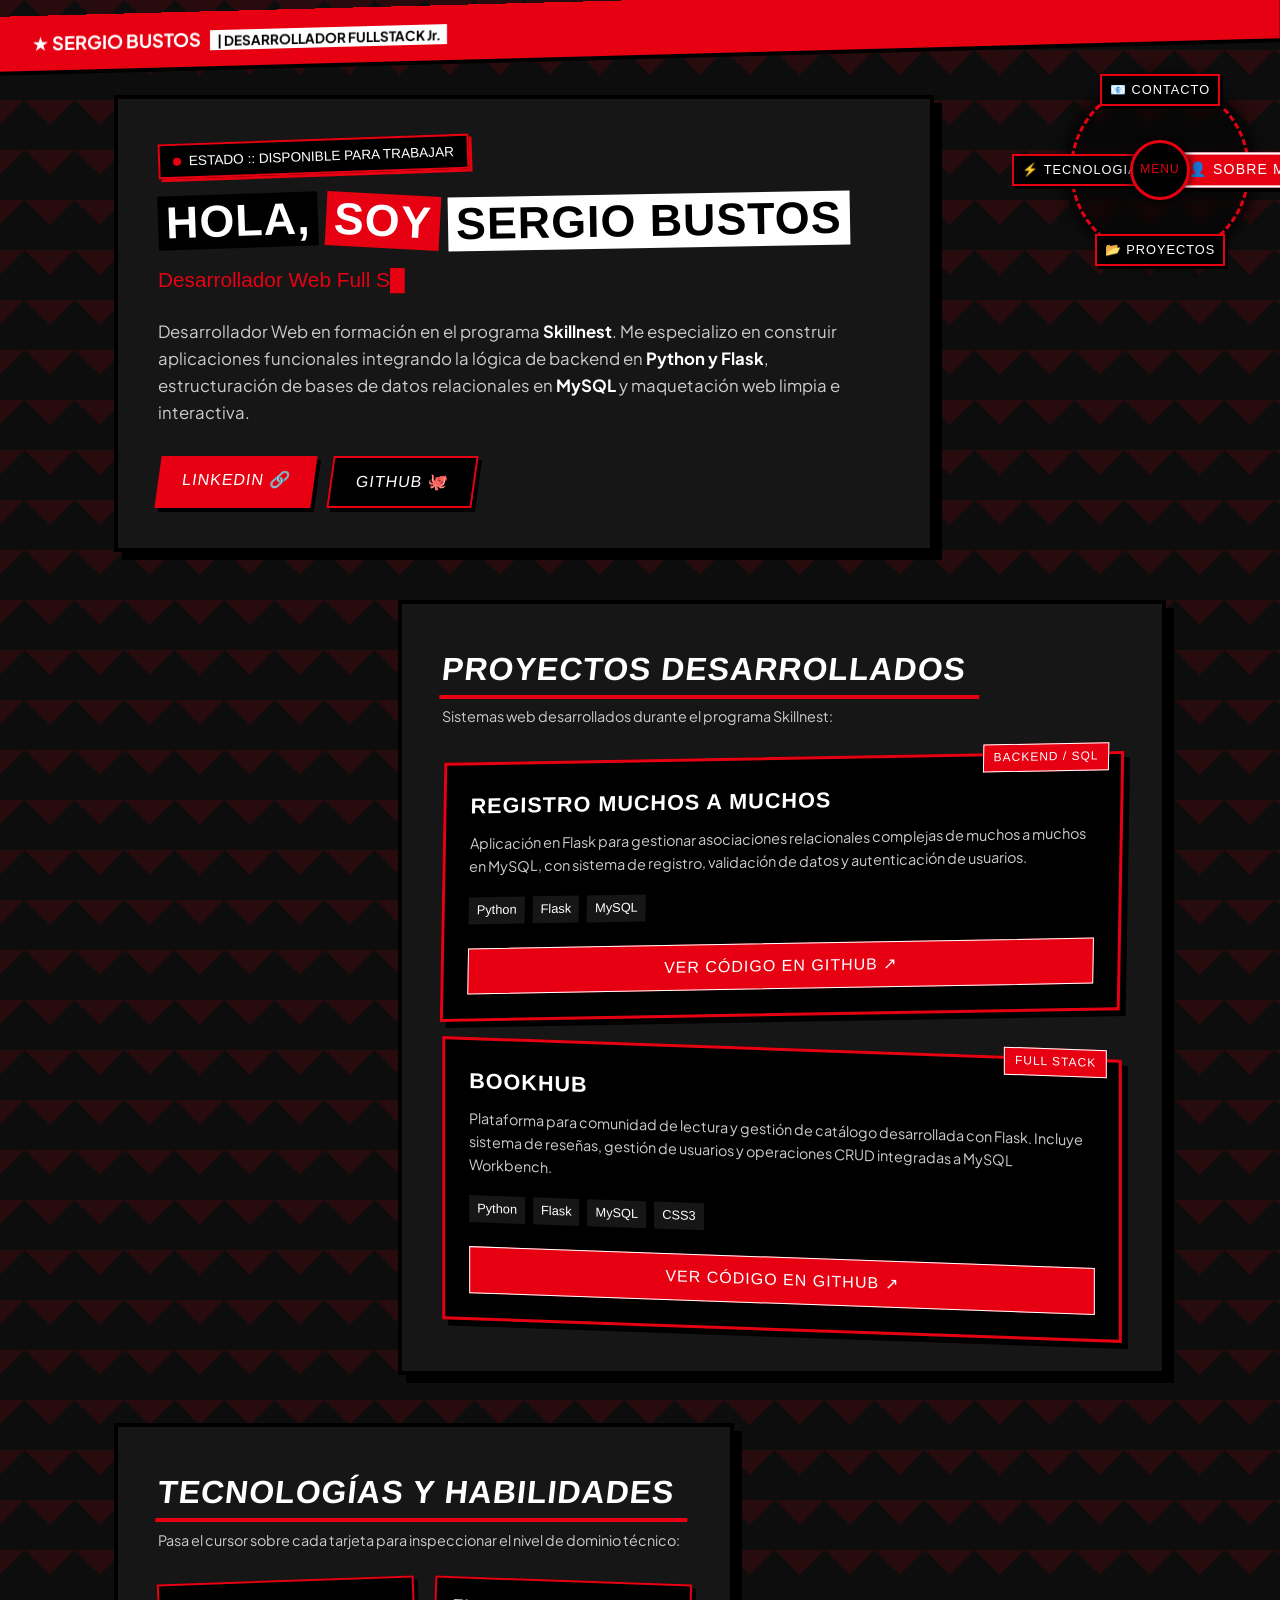
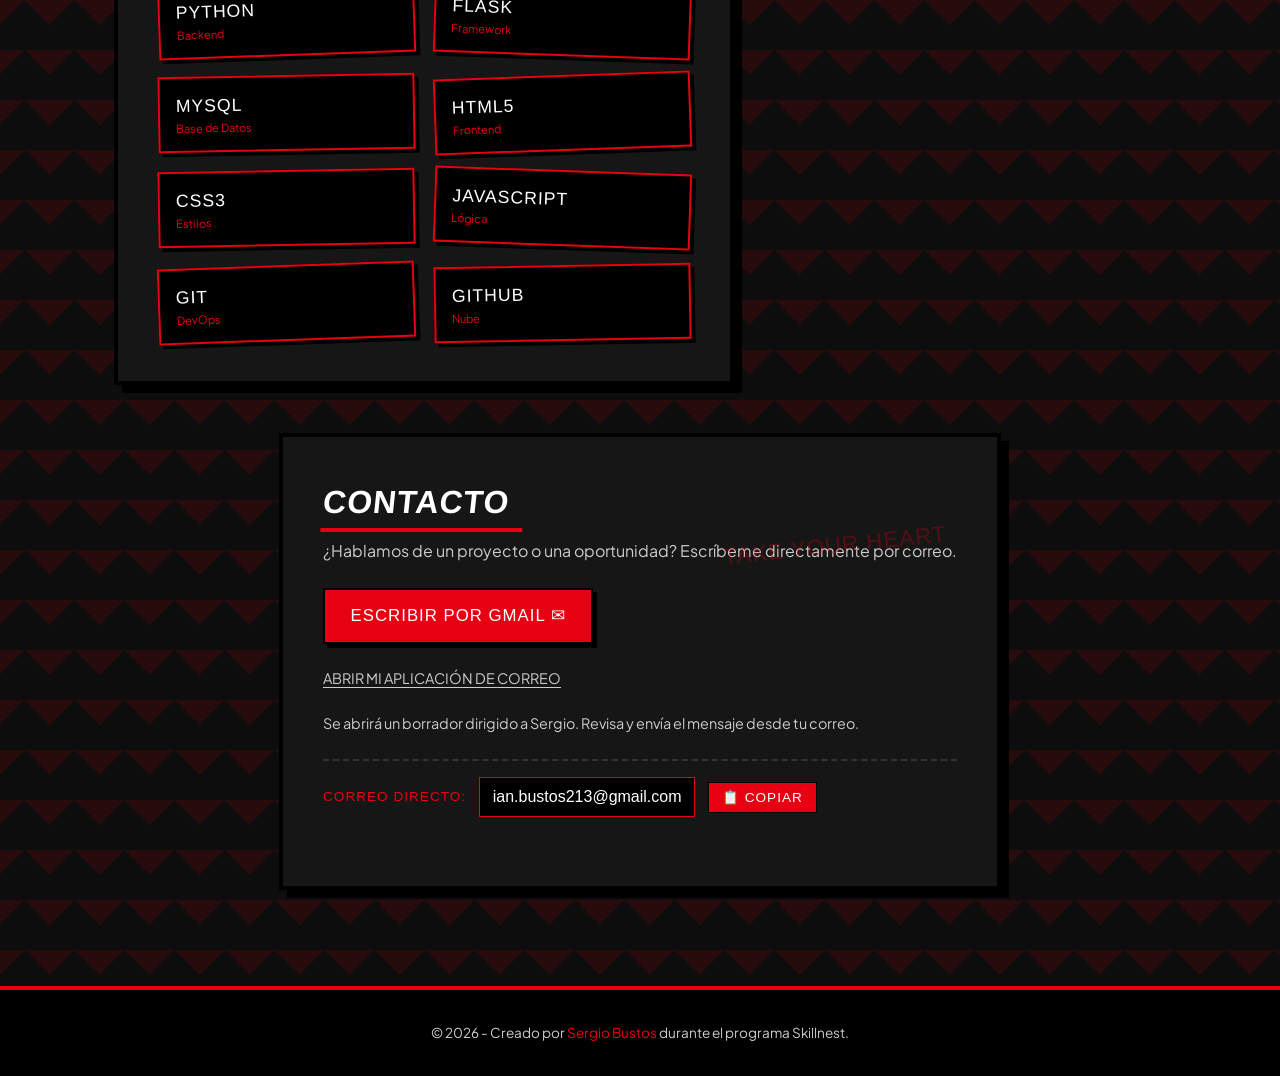
==== commit 9faa8db2: "update" ====
--- a/portafolio-sergio-bustos/index.html
+++ b/portafolio-sergio-bustos/index.html
@@ -202,43 +202,19 @@
       </div>
     </section>
 
-    <!-- 4. Contacto (Formulario Corregido) -->
+    <!-- 4. Contacto -->
     <section id="contacto" class="section fade-in p5-panel pos-center">
       <h2 class="p5-heading">Contacto</h2>
       
       <div class="calling-card-expanded">
         <div class="card-stamp">TAKE YOUR HEART</div>
-        <p class="calling-card-intro">Envía tu propuesta de proyecto directamente a través del formulario o copia mi correo:</p>
-
-        <form id="contact-form" class="p5-form">
-          <div class="form-group-row">
-            <div class="form-group">
-              <label for="name">NOMBRE / EMPRESA</label>
-              <input type="text" id="name" placeholder="Tu nombre..." required>
-            </div>
-            <div class="form-group">
-              <label for="email">CORREO ELECTRÓNICO</label>
-              <input type="email" id="email" placeholder="tu@correo.com..." required>
-            </div>
-          </div>
-
-          <div class="form-group">
-            <label for="subject">ASUNTO</label>
-            <input type="text" id="subject" placeholder="Propuesta laboral / Proyecto..." required>
-          </div>
-
-          <div class="form-group">
-            <label for="message">MENSAJE</label>
-            <textarea id="message" rows="3" placeholder="Escribe los detalles aquí..." required></textarea>
-          </div>
-
-          <!-- Mensaje de éxito arriba del botón -->
-          <div id="form-success-alert" class="form-success-alert">
-            <span>★ CALLING CARD SENT! Tu mensaje ha sido enviado exitosamente. ★</span>
-          </div>
-
-          <button type="submit" id="btn-send-message" class="btn-send-p5">ENVIAR MENSAJE ✉</button>
-        </form>
+        <p class="calling-card-intro">¿Hablamos de un proyecto o una oportunidad? Escríbeme directamente por correo.</p>
+
+        <div class="contact-actions">
+          <a class="btn-send-p5" href="https://mail.google.com/mail/?view=cm&amp;fs=1&amp;to=ian.bustos213@gmail.com&amp;su=Contacto%20desde%20mi%20portafolio&amp;body=Hola%20Sergio%2C%0A%0AMe%20gustar%C3%ADa%20conversar%20contigo%20sobre%3A%0A%0A" target="_blank" rel="noopener noreferrer">ESCRIBIR POR GMAIL ✉</a>
+          <a class="btn-email-default" href="mailto:ian.bustos213@gmail.com?subject=Contacto%20desde%20mi%20portafolio">ABRIR MI APLICACIÓN DE CORREO</a>
+          <p class="contact-note">Se abrirá un borrador dirigido a Sergio. Revisa y envía el mensaje desde tu correo.</p>
+        </div>
 
         <div class="email-direct-box">
           <span class="email-label">CORREO DIRECTO:</span>
@@ -255,6 +231,6 @@
     <p>© 2026 - Creado por <span>Sergio Bustos</span> durante el programa Skillnest.</p>
   </footer>
 
-  <script src="script.js"></script>
+  <script src="assets/js/main.js"></script>
 </body>
 </html>
--- a/portafolio-sergio-bustos/assets/css/styles.css
+++ b/portafolio-sergio-bustos/assets/css/styles.css
@@ -39,7 +39,7 @@
 
 /* Tipografía de impacto */
 h1, h2, h3, .btn, .skill-name, .btn-project, .p5-transition-text, 
-.skill-tooltip strong, .card-badge, .card-stamp, .btn-copy, .btn-send-p5, label, .email-label, .cmd-box, .wheel-center-badge, .form-success-alert {
+.skill-tooltip strong, .card-badge, .card-stamp, .btn-copy, .btn-send-p5, label, .email-label, .cmd-box, .wheel-center-badge {
   font-family: 'Impact', sans-serif;
   text-transform: uppercase;
   letter-spacing: 1px;
@@ -127,7 +127,6 @@
   border: 3px dashed var(--p5-red);
   border-radius: 50%;
   pointer-events: all;
-  transition: transform 0.6s cubic-bezier(0.25, 1, 0.5, 1);
 }
 
 .wheel-item {
@@ -136,19 +135,14 @@
   left: 50%;
   width: 120px;
   height: 34px;
-  margin-top: -17px;
-  margin-left: -60px;
+  margin: 0;
+  transform: translate(-50%, -50%);
   text-decoration: none;
   display: flex;
   align-items: center;
   justify-content: center;
-  transition: transform 0.3s ease;
-}
-
-.item-1 { transform: rotate(0deg) translate(80px) rotate(0deg); }
-.item-2 { transform: rotate(90deg) translate(80px) rotate(-90deg); }
-.item-3 { transform: rotate(180deg) translate(80px) rotate(-180deg); }
-.item-4 { transform: rotate(270deg) translate(80px) rotate(-270deg); }
+  transition: top 0.6s cubic-bezier(0.25, 1, 0.5, 1), left 0.6s cubic-bezier(0.25, 1, 0.5, 1);
+}
 
 .cmd-box {
   background: #000;
@@ -516,49 +510,17 @@
   color: var(--text-muted);
 }
 
-.p5-form {
+.contact-actions {
   display: flex;
   flex-direction: column;
   gap: 1.2rem;
   margin-bottom: 1.5rem;
 }
 
-.form-group-row {
-  display: flex;
-  gap: 1.2rem;
-}
-
-.form-group-row .form-group {
-  flex: 1;
-}
-
-.form-group {
-  display: flex;
-  flex-direction: column;
-  gap: 0.4rem;
-}
-
-.form-group label {
-  font-size: 0.88rem;
-  color: var(--p5-red);
-}
-
-.form-group input,
-.form-group textarea {
-  background: #000;
-  color: #fff;
-  border: 2px solid #333;
-  padding: 0.7rem 0.9rem;
-  font-family: 'Plus Jakarta Sans', sans-serif;
-  font-size: 0.92rem;
-  outline: none;
-  transition: border-color 0.2s, box-shadow 0.2s;
-}
-
-.form-group input:focus,
-.form-group textarea:focus {
-  border-color: var(--p5-red);
-  box-shadow: 3px 3px 0px var(--p5-red);
+.contact-actions a {
+  display: inline-block;
+  align-self: flex-start;
+  text-decoration: none;
 }
 
 .btn-send-p5 {
@@ -567,8 +529,6 @@
   border: 2px solid #000;
   padding: 0.8rem 1.6rem;
   font-size: 1.05rem;
-  cursor: pointer;
-  align-self: flex-start;
   box-shadow: 4px 4px 0px #000;
   transition: transform 0.15s, background-color 0.15s, box-shadow 0.15s;
 }
@@ -580,27 +540,18 @@
   box-shadow: 6px 6px 0px #000;
 }
 
-/* Alerta de confirmación al enviar */
-.form-success-alert {
-  display: none;
-  background: #000;
-  color: #fff;
-  border: 3px solid var(--p5-red);
-  padding: 0.8rem 1.2rem;
-  margin-bottom: 1.2rem;
-  font-size: 1rem;
-  box-shadow: 5px 5px 0px var(--p5-red);
-  transform: rotate(-1deg);
-  animation: alertPop 0.3s cubic-bezier(0.175, 0.885, 0.32, 1.275);
-}
-
-.form-success-alert.show {
-  display: block;
-}
-
-@keyframes alertPop {
-  0% { transform: scale(0.8) rotate(-1deg); opacity: 0; }
-  100% { transform: scale(1) rotate(-1deg); opacity: 1; }
+.btn-email-default {
+  padding: 0.2rem 0;
+  color: var(--text-muted);
+  font-size: 0.9rem;
+  text-decoration: underline !important;
+  text-underline-offset: 3px;
+}
+
+.contact-note {
+  margin: 0;
+  color: var(--text-muted);
+  font-size: 0.9rem;
 }
 
 .email-direct-box {
@@ -664,43 +615,84 @@
   align-items: center;
   justify-content: center;
   opacity: 0;
-  transition: opacity 0.1s ease;
+  background: rgba(0, 0, 0, 0.58);
+  backdrop-filter: blur(0);
+  transition: opacity 0.4s ease, backdrop-filter 0.4s ease;
 }
 
 .p5-transition-overlay.active {
   opacity: 1;
   pointer-events: all;
+  backdrop-filter: blur(5px);
+}
+
+.p5-transition-overlay.exit {
+  opacity: 0;
+  pointer-events: none;
+  backdrop-filter: blur(0);
 }
 
 .p5-transition-stripe {
-  width: 160vw;
-  height: 55vh;
-  background: var(--p5-red);
-  border-top: 10px solid #000;
-  border-bottom: 10px solid #000;
-  transform: rotate(-12deg) translateY(120vh);
+  width: min(760px, 88vw);
+  min-height: 150px;
+  padding: 2rem;
+  background: linear-gradient(135deg, #c90010, var(--p5-red) 55%, #a9000d);
+  border: 3px solid #000;
+  border-radius: 12px;
+  transform: rotate(-3deg) translateY(18vh) scale(0.92);
+  opacity: 0;
   display: flex;
   align-items: center;
   justify-content: center;
-  box-shadow: 0 0 40px #000;
-  transition: transform 0.35s cubic-bezier(0.77, 0, 0.175, 1);
+  box-shadow: 0 18px 55px rgba(0, 0, 0, 0.55), 0 0 28px rgba(230, 0, 18, 0.22);
+  transition: transform 0.48s cubic-bezier(0.22, 1, 0.36, 1), opacity 0.3s ease;
 }
 
 .p5-transition-overlay.active .p5-transition-stripe {
-  transform: rotate(-12deg) translateY(0);
+  transform: rotate(-3deg) translateY(0) scale(1);
+  opacity: 1;
 }
 
 .p5-transition-overlay.exit .p5-transition-stripe {
-  transform: rotate(-12deg) translateY(-120vh);
+  transform: rotate(-3deg) translateY(-18vh) scale(0.96);
+  opacity: 0;
 }
 
 .p5-transition-text {
-  font-size: 3.8rem;
-  color: #fff;
-  background: #000;
-  padding: 0.6rem 2.5rem;
-  transform: skewX(-15deg);
-  box-shadow: 8px 8px 0px #fff;
+  font-size: clamp(2rem, 5vw, 3.4rem);
+  color: #fff;
+  background: #000;
+  padding: 0.65rem 1.5rem;
+  border-radius: 5px;
+  transform: skewX(-5deg);
+  box-shadow: 5px 5px 0 rgba(255, 255, 255, 0.8);
+}
+
+.p5-transition-overlay.active .p5-transition-text {
+  animation: transitionTextReveal 0.55s 0.08s both cubic-bezier(0.2, 0.8, 0.2, 1);
+}
+
+@keyframes transitionTextReveal {
+  from {
+    opacity: 0;
+    transform: skewX(-5deg) translateY(12px) scale(0.96);
+  }
+  to {
+    opacity: 1;
+    transform: skewX(-5deg) translateY(0) scale(1);
+  }
+}
+
+@media (prefers-reduced-motion: reduce) {
+  .p5-transition-overlay,
+  .p5-transition-stripe {
+    transition-duration: 0.01ms;
+  }
+
+  .p5-transition-text {
+    animation-duration: 0.01ms;
+    animation-delay: 0ms;
+  }
 }
 
 .fade-in {
@@ -734,20 +726,174 @@
 
 @media (max-width: 1100px) {
   .p5-wheel-container {
+    top: auto;
+    right: 50%;
+    bottom: 12px;
+    width: min(480px, calc(100vw - 24px));
+    height: 64px;
+    padding: 4px;
+    transform: translateX(50%);
+    pointer-events: all;
+    border: 2px solid var(--p5-red);
+    border-radius: 12px;
+    background: rgba(0, 0, 0, 0.94);
+    backdrop-filter: blur(8px);
+  }
+
+  .wheel-center-badge {
     display: none;
   }
+
+  .p5-wheel {
+    display: flex;
+    gap: 4px;
+    width: 100%;
+    height: 100%;
+    border: 0;
+    border-radius: 0;
+  }
+
+  .wheel-item {
+    position: relative;
+    top: auto;
+    left: auto;
+    flex: 1;
+    width: 0;
+    height: 100%;
+    margin: 0;
+    transform: none;
+    transition: none;
+  }
+
+  .cmd-box {
+    display: flex;
+    align-items: center;
+    justify-content: center;
+    width: 100%;
+    height: 100%;
+    padding: 0.25rem;
+    font-size: 0.68rem;
+    line-height: 1.15;
+    text-align: center;
+    white-space: normal;
+  }
+
+  body {
+    padding-bottom: 5.5rem;
+  }
 }
 
 @media (max-width: 768px) {
-  .form-group-row {
-    flex-direction: column;
-  }
+  .main-container {
+    gap: 2rem;
+    padding: 2rem 1rem 2rem;
+  }
+
+  .p5-panel,
   .card-left, .card-right {
-    align-self: center;
-    width: 100%;
-  }
+    transform: none;
+  }
+
   .pos-left, .pos-right, .pos-center {
     max-width: 100%;
     margin: 0;
   }
+
+  .project-card {
+    align-self: stretch;
+    width: 100%;
+  }
+
+  .project-card:hover {
+    transform: none;
+  }
+
+  .hero-actions,
+  .tags {
+    flex-wrap: wrap;
+  }
+
+  .skills-mosaic-full {
+    grid-template-columns: repeat(auto-fit, minmax(140px, 1fr));
+  }
+
+  .skill-card,
+  .skill-card:hover {
+    transform: none;
+  }
+
+  .skill-tooltip {
+    position: static;
+    width: auto;
+    margin-top: 0.5rem;
+    padding: 0;
+    border: 0;
+    box-shadow: none;
+    opacity: 1;
+    visibility: visible;
+    transform: none;
+  }
+
+  .skill-tooltip::after {
+    display: none;
+  }
+}
+
+@media (max-width: 480px) {
+  .header {
+    padding: 0.7rem 1rem;
+  }
+
+  .logo {
+    font-size: 0.95rem;
+  }
+
+  .logo-sub {
+    display: block;
+    width: fit-content;
+    margin: 0.2rem 0 0 1.35rem;
+    font-size: 0.68rem;
+  }
+
+  .main-container {
+    padding: 1.5rem 0.75rem 2rem;
+  }
+
+  .p5-panel {
+    padding: 1.25rem;
+    border-width: 3px;
+    box-shadow: 5px 5px 0 #000;
+  }
+
+  .p5-title {
+    font-size: clamp(1.8rem, 9vw, 2.4rem);
+  }
+
+  .p5-heading {
+    font-size: clamp(1.5rem, 7vw, 1.8rem);
+  }
+
+  .status-badge {
+    max-width: 100%;
+    font-size: 0.68rem;
+    line-height: 1.3;
+  }
+
+  .project-info {
+    padding: 1rem;
+  }
+
+  .project-info h3 {
+    font-size: 1.15rem;
+  }
+
+  .p5-wheel-container {
+    bottom: 8px;
+    height: 58px;
+  }
+
+  .cmd-box {
+    font-size: 0.62rem;
+    letter-spacing: 0.4px;
+  }
 }
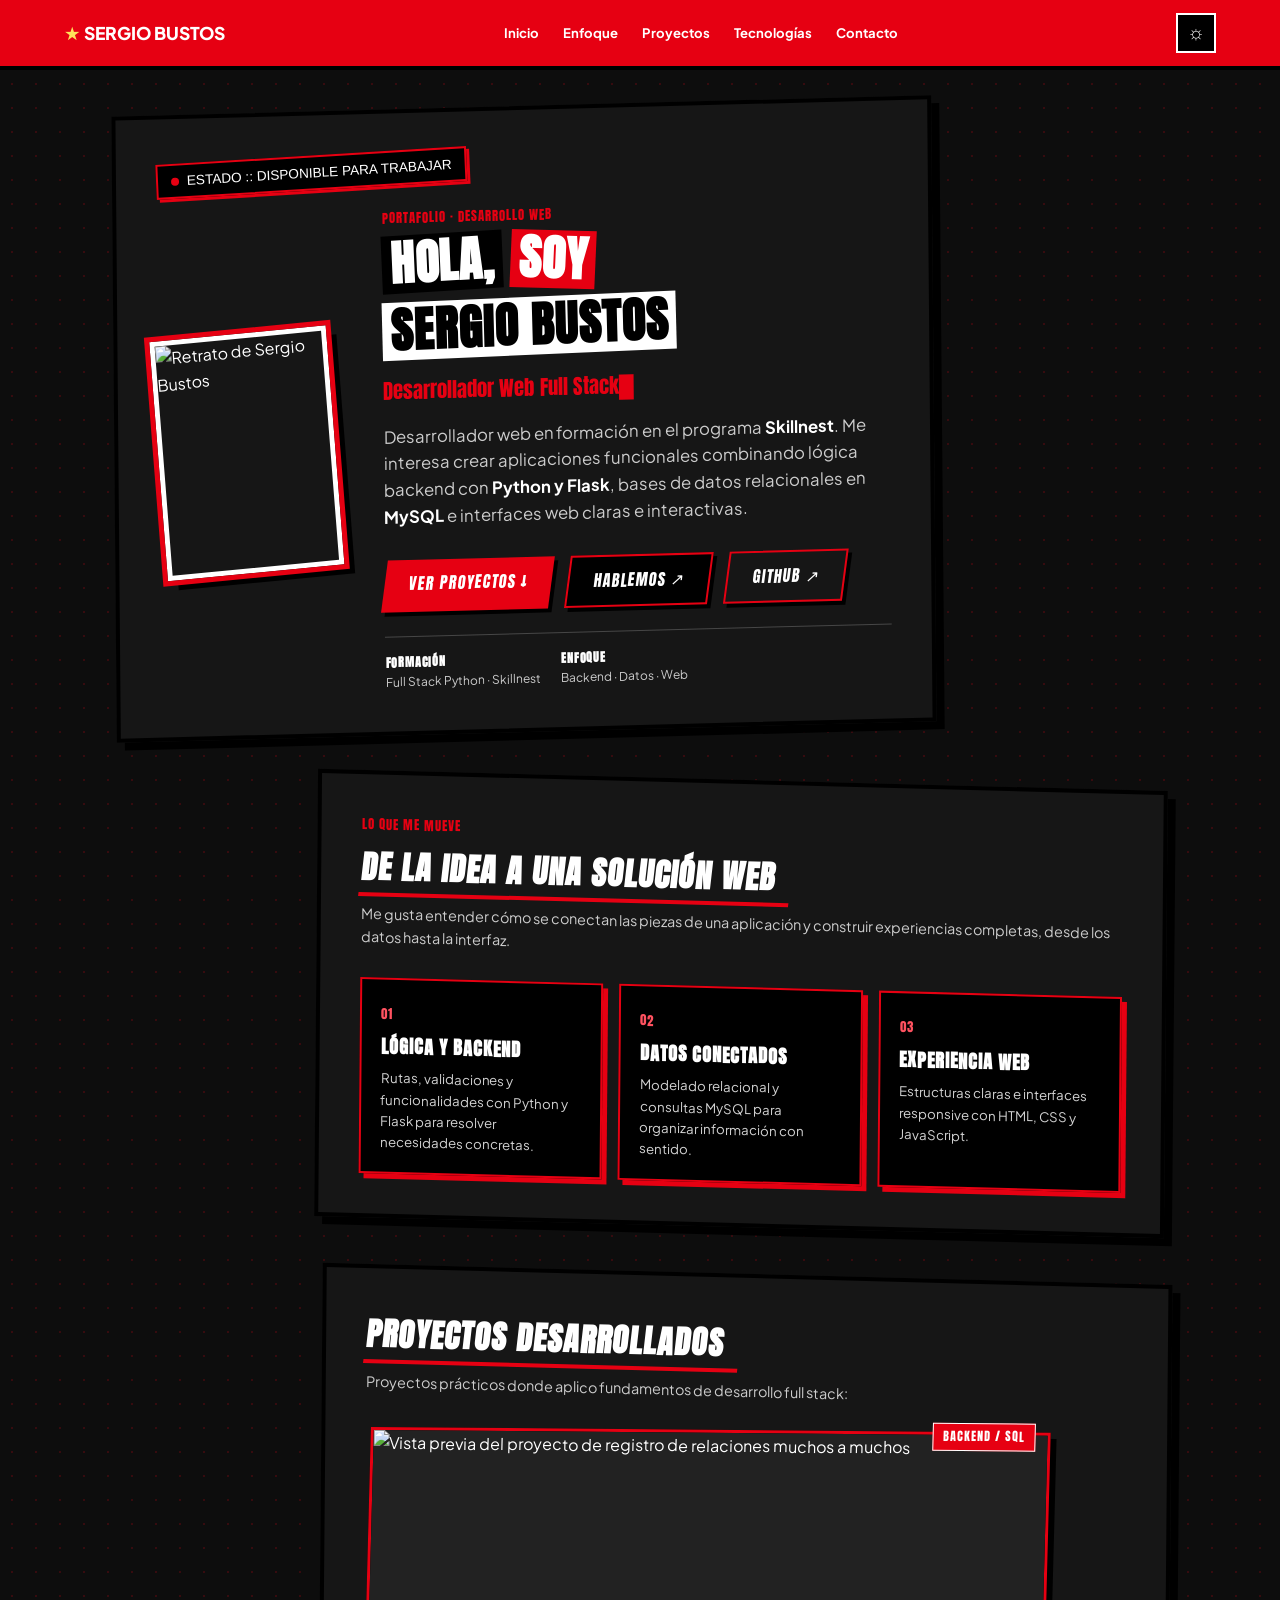
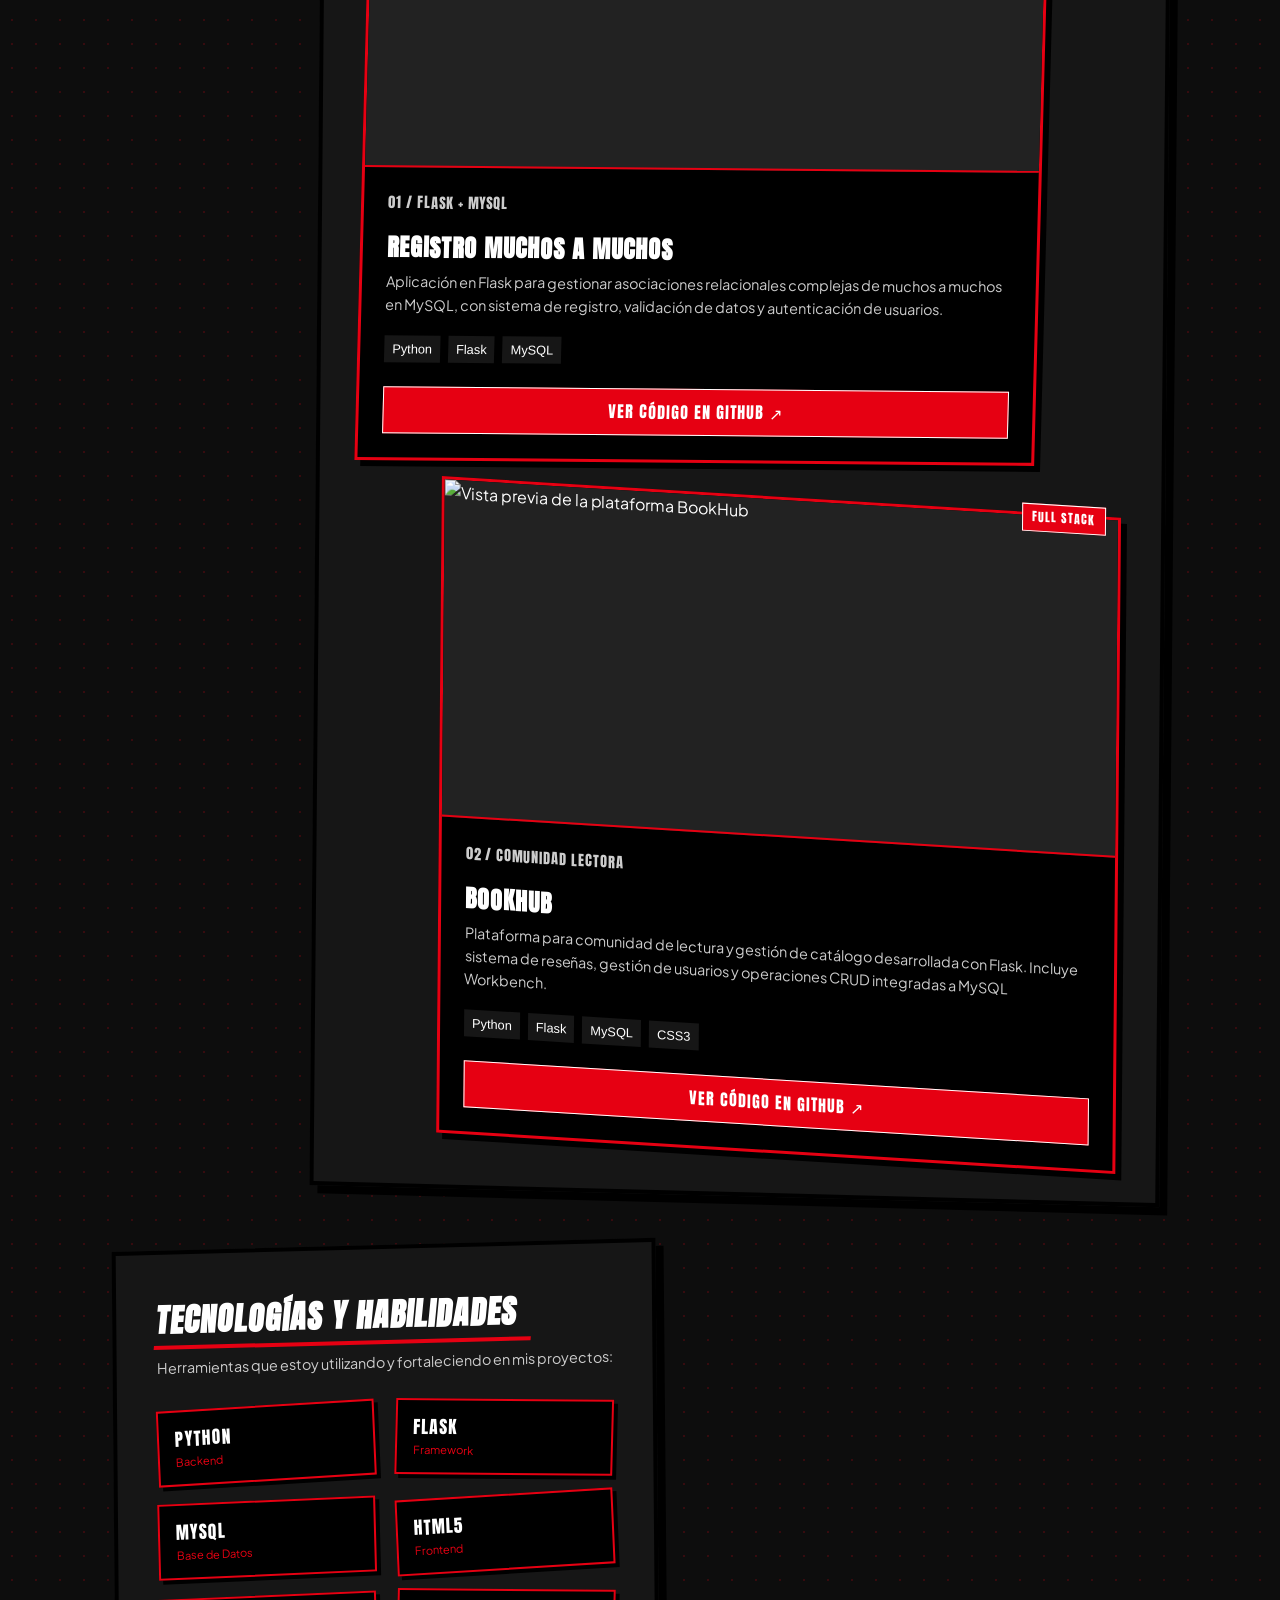
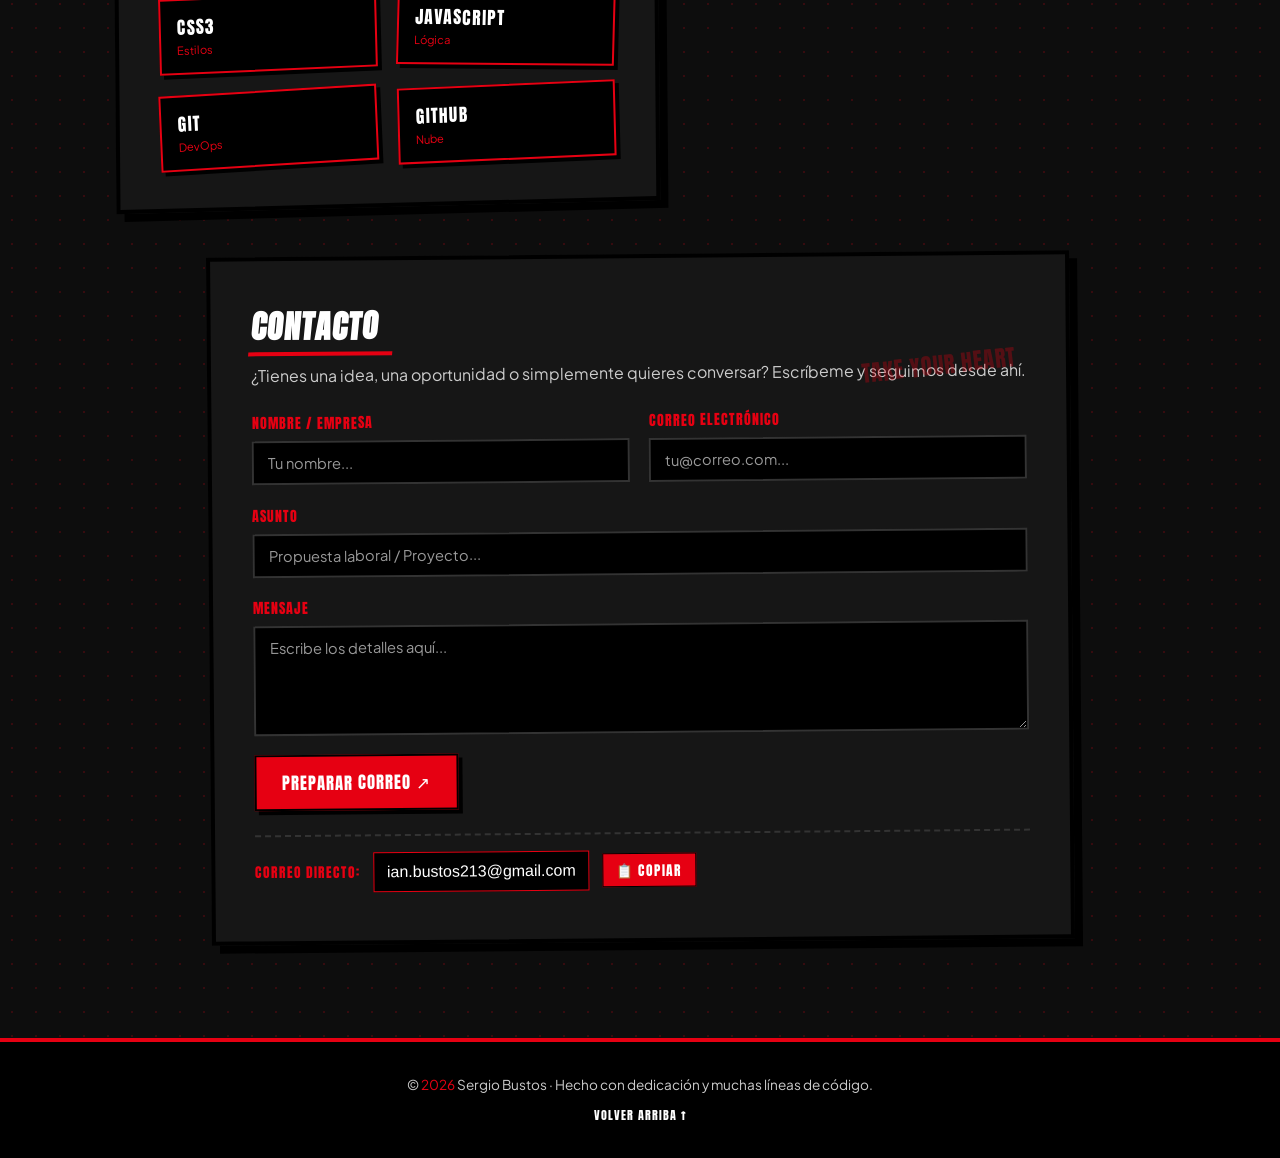
==== commit a566aba6: "update" ====
--- a/portafolio-sergio-bustos/index.html
+++ b/portafolio-sergio-bustos/index.html
@@ -4,14 +4,18 @@
   <meta charset="UTF-8">
   <meta name="viewport" content="width=device-width, initial-scale=1.0">
   <title>Sergio Bustos | Portafolio Desarrollador Web</title>
+  <meta name="description" content="Portafolio de Sergio Bustos: proyectos web con Python, Flask, MySQL y tecnologías frontend.">
+  <meta name="theme-color" content="#0d0d0d">
   
   <link rel="preconnect" href="https://fonts.googleapis.com">
   <link rel="preconnect" href="https://fonts.gstatic.com" crossorigin>
-  <link href="https://fonts.googleapis.com/css2?family=Impact&family=Plus+Jakarta+Sans:wght@700;800&display=swap" rel="stylesheet">
+  <link href="https://fonts.googleapis.com/css2?family=Anton&family=Plus+Jakarta+Sans:wght@400;500;600;700;800&display=swap" rel="stylesheet">
   
   <link rel="stylesheet" href="assets/css/styles.css">
 </head>
 <body>
+
+  <a class="skip-link" href="#contenido">Saltar al contenido</a>
 
   <!-- Transición de pantalla estilo Persona 5 -->
   <div id="p5-transition" class="p5-transition-overlay">
@@ -22,34 +26,20 @@
 
   <!-- Header Superior -->
   <header class="header">
-    <div class="logo">
-      <span class="star">★</span> SERGIO BUSTOS <span class="logo-sub">| DESARROLLADOR FULLSTACK Jr.</span>
-    </div>
+    <a class="logo" href="#sobre-mi" aria-label="Sergio Bustos, inicio">
+      <span class="star" aria-hidden="true">★</span> SERGIO BUSTOS
+    </a>
+    <nav class="primary-nav" aria-label="Navegación principal">
+      <a href="#sobre-mi">Inicio</a>
+      <a href="#enfoque">Enfoque</a>
+      <a href="#proyectos">Proyectos</a>
+      <a href="#tecnologias">Tecnologías</a>
+      <a href="#contacto">Contacto</a>
+    </nav>
+    <button id="theme-toggle" class="btn-theme" type="button" aria-label="Cambiar a tema claro" aria-pressed="false">☼</button>
   </header>
 
-  <!-- RUEDA RADIAL DE COMANDOS -->
-  <div class="p5-wheel-container">
-    <div class="wheel-center-badge">
-      <span>MENU</span>
-    </div>
-
-    <div class="p5-wheel" id="p5-wheel">
-      <a href="#sobre-mi" class="wheel-item item-1 p5-nav-link active" data-angle="0">
-        <span class="cmd-box">👤 SOBRE MÍ</span>
-      </a>
-      <a href="#proyectos" class="wheel-item item-2 p5-nav-link" data-angle="-90">
-        <span class="cmd-box">📂 PROYECTOS</span>
-      </a>
-      <a href="#tecnologias" class="wheel-item item-3 p5-nav-link" data-angle="-180">
-        <span class="cmd-box">⚡ TECNOLOGIA</span>
-      </a>
-      <a href="#contacto" class="wheel-item item-4 p5-nav-link" data-angle="-270">
-        <span class="cmd-box">📧 CONTACTO</span>
-      </a>
-    </div>
-  </div>
-
-  <main class="main-container">
+  <main id="contenido" class="main-container">
 
     <!-- 1. Presentación Personal -->
     <section id="sobre-mi" class="hero fade-in p5-panel pos-left">
@@ -57,37 +47,70 @@
         <span class="pulse-dot"></span> ESTADO :: DISPONIBLE PARA TRABAJAR
       </div>
 
-      <h1 class="p5-title">
-        <span class="box-black">HOLA,</span>
-        <span class="box-red">SOY</span>
-        <span class="box-white">SERGIO BUSTOS</span>
-      </h1>
-      
-      <div class="typewriter-container">
-        <span id="typewriter-text"></span><span class="cursor">█</span>
-      </div>
-
-      <p class="bio">
-        Desarrollador Web en formación en el programa <strong>Skillnest</strong>. Me especializo en construir aplicaciones funcionales integrando la lógica de backend en <strong>Python y Flask</strong>, estructuración de bases de datos relacionales en <strong>MySQL</strong> y maquetación web limpia e interactiva.
-      </p>
-
-      <div class="hero-actions">
-        <a href="https://linkedin.com/in/tu-perfil" target="_blank" rel="noopener" class="btn p5-btn-red">LINKEDIN 🔗</a>
-        <a href="https://github.com/mariiono12" target="_blank" rel="noopener" class="btn p5-btn-black">GITHUB 🐙</a>
-      </div>
-    </section>
-
-    <!-- 2. Proyectos Destacados (Zig-Zag) -->
+      <div class="hero-layout">
+        <img class="profile-photo" src="assets/images/me.jpg" alt="Retrato de Sergio Bustos" width="240" height="240">
+        <div class="hero-copy">
+          <p class="eyebrow">PORTAFOLIO · DESARROLLO WEB</p>
+          <h1 class="p5-title">
+            <span class="box-black">HOLA,</span>
+            <span class="box-red">SOY</span>
+            <span class="box-white">SERGIO BUSTOS</span>
+          </h1>
+          <div class="typewriter-container" aria-label="Desarrollador Web Full Stack">
+            <span id="typewriter-text"></span><span class="cursor" aria-hidden="true">█</span>
+          </div>
+          <p class="bio">
+            Desarrollador web en formación en el programa <strong>Skillnest</strong>. Me interesa crear aplicaciones funcionales combinando lógica backend con <strong>Python y Flask</strong>, bases de datos relacionales en <strong>MySQL</strong> e interfaces web claras e interactivas.
+          </p>
+          <div class="hero-actions">
+            <a href="#proyectos" class="btn p5-btn-red">VER PROYECTOS <span aria-hidden="true">↓</span></a>
+            <a href="mailto:ian.bustos213@gmail.com" class="btn p5-btn-black">HABLEMOS <span aria-hidden="true">↗</span></a>
+            <a href="https://github.com/mariiono12" target="_blank" rel="noopener noreferrer" class="btn p5-btn-outline">GITHUB <span aria-hidden="true">↗</span></a>
+          </div>
+          <div class="hero-meta" aria-label="Perfil profesional">
+            <span><strong>FORMACIÓN</strong> Full Stack Python · Skillnest</span>
+            <span><strong>ENFOQUE</strong> Backend · Datos · Web</span>
+          </div>
+        </div>
+      </div>
+    </section>
+
+    <section id="enfoque" class="section fade-in p5-panel pos-right">
+      <p class="eyebrow">LO QUE ME MUEVE</p>
+      <h2 class="p5-heading">De la idea a una solución web</h2>
+      <p class="section-subtext">Me gusta entender cómo se conectan las piezas de una aplicación y construir experiencias completas, desde los datos hasta la interfaz.</p>
+      <div class="focus-grid">
+        <article class="focus-card">
+          <span class="focus-number">01</span>
+          <h3>Lógica y backend</h3>
+          <p>Rutas, validaciones y funcionalidades con Python y Flask para resolver necesidades concretas.</p>
+        </article>
+        <article class="focus-card">
+          <span class="focus-number">02</span>
+          <h3>Datos conectados</h3>
+          <p>Modelado relacional y consultas MySQL para organizar información con sentido.</p>
+        </article>
+        <article class="focus-card">
+          <span class="focus-number">03</span>
+          <h3>Experiencia web</h3>
+          <p>Estructuras claras e interfaces responsive con HTML, CSS y JavaScript.</p>
+        </article>
+      </div>
+    </section>
+
+    <!-- Proyectos Destacados -->
     <section id="proyectos" class="section fade-in p5-panel pos-right">
       <h2 class="p5-heading">Proyectos desarrollados</h2>
-      <p class="section-subtext">Sistemas web desarrollados durante el programa Skillnest:</p>
+      <p class="section-subtext">Proyectos prácticos donde aplico fundamentos de desarrollo full stack:</p>
 
       <div class="projects-asymmetric-container">
 
         <article class="project-card card-left">
           <div class="card-badge">BACKEND / SQL</div>
+          <img class="project-image" src="assets/images/INSCRIPCION_MUCHO.png" alt="Vista previa del proyecto de registro de relaciones muchos a muchos" loading="lazy">
           <div class="project-info">
-            <h3>REGISTRO MUCHOS A MUCHOS</h3>
+            <p class="project-kicker">01 / FLASK + MYSQL</p>
+            <h3>Registro muchos a muchos</h3>
             <p>Aplicación en Flask para gestionar asociaciones relacionales complejas de muchos a muchos en MySQL, con sistema de registro, validación de datos y autenticación de usuarios.</p>
             <div class="tags">
               <span>Python</span>
@@ -102,8 +125,10 @@
 
         <article class="project-card card-right">
           <div class="card-badge">FULL STACK</div>
+          <img class="project-image" src="assets/images/bookhub.png" alt="Vista previa de la plataforma BookHub" loading="lazy">
           <div class="project-info">
-            <h3>BOOKHUB</h3>
+            <p class="project-kicker">02 / COMUNIDAD LECTORA</p>
+            <h3>BookHub</h3>
             <p>Plataforma para comunidad de lectura y gestión de catálogo desarrollada con Flask. Incluye sistema de reseñas, gestión de usuarios y operaciones CRUD integradas a MySQL Workbench.</p>
             <div class="tags">
               <span>Python</span>
@@ -120,80 +145,80 @@
       </div>
     </section>
 
-    <!-- 3. Tecnologías y Habilidades -->
+    <!-- Tecnologías y Habilidades -->
     <section id="tecnologias" class="section fade-in p5-panel pos-left">
       <h2 class="p5-heading">Tecnologías y habilidades</h2>
-      <p class="section-subtext">Pasa el cursor sobre cada tarjeta para inspeccionar el nivel de dominio técnico:</p>
+      <p class="section-subtext">Herramientas que estoy utilizando y fortaleciendo en mis proyectos:</p>
       
       <div class="skills-mosaic-full">
         
-        <div class="skill-card card-skew-1">
+        <div class="skill-card card-skew-1" tabindex="0" aria-describedby="skill-python">
           <span class="skill-name">PYTHON</span>
           <span class="skill-level">Backend</span>
-          <div class="skill-tooltip">
+          <div class="skill-tooltip" id="skill-python">
             <strong>PYTHON</strong>
             <p>Lógica de servidor, programación orientada a objetos, scripts y estructuración de librerías.</p>
           </div>
         </div>
 
-        <div class="skill-card card-skew-2">
+        <div class="skill-card card-skew-2" tabindex="0" aria-describedby="skill-flask">
           <span class="skill-name">FLASK</span>
           <span class="skill-level">Framework</span>
-          <div class="skill-tooltip">
+          <div class="skill-tooltip" id="skill-flask">
             <strong>FLASK</strong>
             <p>Rutas dinámicas, plantillas Jinja2, arquitectura MVC, gestión de sesiones y cookies.</p>
           </div>
         </div>
 
-        <div class="skill-card card-skew-3">
+        <div class="skill-card card-skew-3" tabindex="0" aria-describedby="skill-mysql">
           <span class="skill-name">MYSQL</span>
           <span class="skill-level">Base de Datos</span>
-          <div class="skill-tooltip">
+          <div class="skill-tooltip" id="skill-mysql">
             <strong>MYSQL</strong>
             <p>Modelado ER, consultas relacionales, Joins y relaciones N:M complejas.</p>
           </div>
         </div>
 
-        <div class="skill-card card-skew-1">
+        <div class="skill-card card-skew-1" tabindex="0" aria-describedby="skill-html">
           <span class="skill-name">HTML5</span>
           <span class="skill-level">Frontend</span>
-          <div class="skill-tooltip">
+          <div class="skill-tooltip" id="skill-html">
             <strong>HTML5</strong>
             <p>Estructuración semántica de páginas web, accesibilidad y maquetación limpia.</p>
           </div>
         </div>
 
-        <div class="skill-card card-skew-3">
+        <div class="skill-card card-skew-3" tabindex="0" aria-describedby="skill-css">
           <span class="skill-name">CSS3</span>
           <span class="skill-level">Estilos</span>
-          <div class="skill-tooltip">
+          <div class="skill-tooltip" id="skill-css">
             <strong>CSS3</strong>
             <p>Flexbox, Grid, animaciones customizadas, transformaciones y variables CSS.</p>
           </div>
         </div>
 
-        <div class="skill-card card-skew-2">
+        <div class="skill-card card-skew-2" tabindex="0" aria-describedby="skill-js">
           <span class="skill-name">JAVASCRIPT</span>
           <span class="skill-level">Lógica</span>
-          <div class="skill-tooltip">
+          <div class="skill-tooltip" id="skill-js">
             <strong>JAVASCRIPT</strong>
             <p>Manipulación dinámica del DOM, eventos asíncronos e interacción de usuario.</p>
           </div>
         </div>
 
-        <div class="skill-card card-skew-1">
+        <div class="skill-card card-skew-1" tabindex="0" aria-describedby="skill-git">
           <span class="skill-name">GIT</span>
           <span class="skill-level">DevOps</span>
-          <div class="skill-tooltip">
+          <div class="skill-tooltip" id="skill-git">
             <strong>GIT</strong>
             <p>Control de versiones local, ramas, mergings y commits estructurados.</p>
           </div>
         </div>
 
-        <div class="skill-card card-skew-3">
+        <div class="skill-card card-skew-3" tabindex="0" aria-describedby="skill-github">
           <span class="skill-name">GITHUB</span>
           <span class="skill-level">Nube</span>
-          <div class="skill-tooltip">
+          <div class="skill-tooltip" id="skill-github">
             <strong>GITHUB</strong>
             <p>Repositorios remotos, proyectos colaborativos, documentación y Pages.</p>
           </div>
@@ -202,33 +227,55 @@
       </div>
     </section>
 
-    <!-- 4. Contacto -->
+    <!-- Contacto -->
     <section id="contacto" class="section fade-in p5-panel pos-center">
       <h2 class="p5-heading">Contacto</h2>
       
       <div class="calling-card-expanded">
         <div class="card-stamp">TAKE YOUR HEART</div>
-        <p class="calling-card-intro">¿Hablamos de un proyecto o una oportunidad? Escríbeme directamente por correo.</p>
-
-        <div class="contact-actions">
-          <a class="btn-send-p5" href="https://mail.google.com/mail/?view=cm&amp;fs=1&amp;to=ian.bustos213@gmail.com&amp;su=Contacto%20desde%20mi%20portafolio&amp;body=Hola%20Sergio%2C%0A%0AMe%20gustar%C3%ADa%20conversar%20contigo%20sobre%3A%0A%0A" target="_blank" rel="noopener noreferrer">ESCRIBIR POR GMAIL ✉</a>
-          <a class="btn-email-default" href="mailto:ian.bustos213@gmail.com?subject=Contacto%20desde%20mi%20portafolio">ABRIR MI APLICACIÓN DE CORREO</a>
-          <p class="contact-note">Se abrirá un borrador dirigido a Sergio. Revisa y envía el mensaje desde tu correo.</p>
-        </div>
+        <p class="calling-card-intro">¿Tienes una idea, una oportunidad o simplemente quieres conversar? Escríbeme y seguimos desde ahí.</p>
+
+        <form id="contact-form" class="p5-form">
+          <div class="form-group-row">
+            <div class="form-group">
+              <label for="name">NOMBRE / EMPRESA</label>
+              <input type="text" id="name" placeholder="Tu nombre..." required>
+            </div>
+            <div class="form-group">
+              <label for="email">CORREO ELECTRÓNICO</label>
+              <input type="email" id="email" placeholder="tu@correo.com..." required>
+            </div>
+          </div>
+
+          <div class="form-group">
+            <label for="subject">ASUNTO</label>
+            <input type="text" id="subject" placeholder="Propuesta laboral / Proyecto..." required>
+          </div>
+
+          <div class="form-group">
+            <label for="message">MENSAJE</label>
+            <textarea id="message" rows="3" placeholder="Escribe los detalles aquí..." required></textarea>
+          </div>
+
+          <p id="form-success-alert" class="form-success-alert" role="status" aria-live="polite"></p>
+
+          <button type="submit" id="btn-send-message" class="btn-send-p5">PREPARAR CORREO <span aria-hidden="true">↗</span></button>
+        </form>
 
         <div class="email-direct-box">
           <span class="email-label">CORREO DIRECTO:</span>
           <a href="mailto:ian.bustos213@gmail.com" id="email-text" class="email-link">ian.bustos213@gmail.com</a>
           <button id="copy-btn" class="btn-copy" type="button" title="Copiar correo">📋 COPIAR</button>
         </div>
-        <span id="copy-message" class="copy-message">¡Correo copiado al portapapeles!</span>
+        <span id="copy-message" class="copy-message" role="status" aria-live="polite"></span>
       </div>
     </section>
 
   </main>
 
   <footer>
-    <p>© 2026 - Creado por <span>Sergio Bustos</span> durante el programa Skillnest.</p>
+    <p>© <span id="current-year">2026</span> Sergio Bustos · Hecho con dedicación y muchas líneas de código.</p>
+    <a href="#sobre-mi" class="back-to-top">VOLVER ARRIBA ↑</a>
   </footer>
 
   <script src="assets/js/main.js"></script>
--- a/portafolio-sergio-bustos/assets/css/styles.css
+++ b/portafolio-sergio-bustos/assets/css/styles.css
@@ -4,6 +4,7 @@
   --p5-white: #ffffff;
   --p5-gray: #161616;
   --text-muted: #cccccc;
+  --panel-border: #000000;
 }
 
 [data-theme="light"] {
@@ -12,6 +13,7 @@
   --p5-white: #101010;
   --p5-gray: #ffffff;
   --text-muted: #444444;
+  --panel-border: #171717;
 }
 
 * {
@@ -22,6 +24,7 @@
 
 html {
   scroll-behavior: smooth;
+  scroll-padding-top: 90px;
 }
 
 body {
@@ -32,15 +35,14 @@
   overflow-x: hidden;
   transition: background-color 0.3s, color 0.3s;
 
-  background-image: linear-gradient(135deg, rgba(230, 0, 18, 0.12) 25%, transparent 25%), 
-                    linear-gradient(225deg, rgba(230, 0, 18, 0.12) 25%, transparent 25%);
-  background-size: 50px 50px;
+  background-image: radial-gradient(rgba(230, 0, 18, 0.19) 1px, transparent 1px);
+  background-size: 24px 24px;
 }
 
 /* Tipografía de impacto */
 h1, h2, h3, .btn, .skill-name, .btn-project, .p5-transition-text, 
-.skill-tooltip strong, .card-badge, .card-stamp, .btn-copy, .btn-send-p5, label, .email-label, .cmd-box, .wheel-center-badge {
-  font-family: 'Impact', sans-serif;
+.skill-tooltip strong, .card-badge, .card-stamp, .btn-copy, .btn-send-p5, label, .email-label, .form-success-alert, .eyebrow, .project-kicker, .focus-number, .back-to-top {
+  font-family: 'Anton', Impact, sans-serif;
   text-transform: uppercase;
   letter-spacing: 1px;
 }
@@ -50,118 +52,79 @@
   display: flex;
   justify-content: space-between;
   align-items: center;
-  padding: 0.8rem 2rem;
+  gap: 1.5rem;
+  padding: 0.8rem clamp(1rem, 5vw, 4rem);
   background: var(--p5-red);
   color: #fff;
-  transform: skewY(-1.5deg);
   position: sticky;
-  top: -5px;
-  z-index: 90;
-  box-shadow: 0 4px 0px #000;
+  top: 0;
+  z-index: 100;
+  box-shadow: 0 4px 0 #000;
 }
 
 .logo {
-  font-size: 1.15rem;
-  font-weight: bold;
-}
-
-.logo-sub {
-  font-size: 0.85rem;
-  color: #000;
-  background: #fff;
-  padding: 0.1rem 0.4rem;
-  margin-left: 0.4rem;
-}
-
-.btn-theme {
-  background: #000;
-  border: none;
-  color: #fff;
-  padding: 0.3rem 0.7rem;
-  cursor: pointer;
-  transform: skewX(-10deg);
-  font-family: 'Impact', sans-serif;
-}
-
-/* RUEDA RADIAL DE COMANDOS */
-.p5-wheel-container {
-  position: fixed;
-  top: 75px;
-  right: 25px;
-  width: 190px;
-  height: 190px;
-  z-index: 1000;
-  pointer-events: none;
-  background: rgba(0, 0, 0, 0.5);
-  backdrop-filter: blur(4px);
-  border-radius: 50%;
-  padding: 5px;
-  box-shadow: 0 0 15px rgba(0, 0, 0, 0.8);
-}
-
-.wheel-center-badge {
-  position: absolute;
-  top: 50%;
-  left: 50%;
-  transform: translate(-50%, -50%);
-  background: #000;
-  color: var(--p5-red);
-  border: 3px solid var(--p5-red);
-  padding: 0.3rem;
-  font-size: 0.75rem;
-  box-shadow: 0 0 10px #000;
-  z-index: 1002;
-  border-radius: 50%;
-  width: 60px;
-  height: 60px;
+  color: #fff;
+  font-size: 1.1rem;
+  font-weight: 800;
+  text-decoration: none;
+  white-space: nowrap;
+}
+
+.star {
+  color: #ffe35b;
+}
+
+.primary-nav {
   display: flex;
   align-items: center;
   justify-content: center;
-  text-align: center;
-}
-
-.p5-wheel {
-  position: relative;
-  width: 100%;
-  height: 100%;
-  border: 3px dashed var(--p5-red);
-  border-radius: 50%;
-  pointer-events: all;
-}
-
-.wheel-item {
-  position: absolute;
-  top: 50%;
-  left: 50%;
-  width: 120px;
-  height: 34px;
-  margin: 0;
-  transform: translate(-50%, -50%);
+  gap: clamp(0.7rem, 2vw, 1.5rem);
+}
+
+.primary-nav a {
+  color: #fff;
+  font-size: 0.82rem;
+  font-weight: 700;
   text-decoration: none;
-  display: flex;
-  align-items: center;
-  justify-content: center;
-  transition: top 0.6s cubic-bezier(0.25, 1, 0.5, 1), left 0.6s cubic-bezier(0.25, 1, 0.5, 1);
-}
-
-.cmd-box {
-  background: #000;
-  color: #fff;
-  border: 2px solid var(--p5-red);
-  padding: 0.25rem 0.5rem;
-  font-size: 0.8rem;
-  box-shadow: 3px 3px 0px #000;
-  white-space: nowrap;
-  transition: background-color 0.2s, color 0.2s, transform 0.2s;
-}
-
-.wheel-item:hover .cmd-box,
-.wheel-item.active .cmd-box {
-  background: var(--p5-red);
-  color: #fff;
-  border-color: #fff;
-  transform: scale(1.1);
-  box-shadow: 4px 4px 0px #000;
+  transition: color 0.2s, transform 0.2s;
+}
+
+.primary-nav a:hover,
+.primary-nav a:focus-visible {
+  color: #ffe35b;
+  transform: translateY(-2px);
+}
+
+.btn-theme {
+  background: #000;
+  border: 2px solid #fff;
+  color: #fff;
+  width: 40px;
+  height: 40px;
+  cursor: pointer;
+  font-size: 1.2rem;
+  line-height: 1;
+  flex: 0 0 auto;
+  transition: transform 0.2s;
+}
+
+.btn-theme:hover {
+  transform: rotate(-12deg) scale(1.08);
+}
+
+.skip-link {
+  position: fixed;
+  top: 0.5rem;
+  left: 0.5rem;
+  z-index: 1000;
+  padding: 0.6rem 1rem;
+  background: #fff;
+  color: #000;
+  transform: translateY(-150%);
+}
+
+.skip-link:focus {
+  transform: translateY(0);
 }
 
 /* LAYOUT DINÁMICO ZIG-ZAG */
@@ -176,7 +139,7 @@
 
 .p5-panel {
   background: var(--p5-gray);
-  border: 4px solid #000;
+  border: 4px solid var(--panel-border);
   box-shadow: 8px 8px 0px #000;
   padding: 2.5rem;
   position: relative;
@@ -230,9 +193,33 @@
   100% { transform: scale(0.95); box-shadow: 0 0 0 0 rgba(230, 0, 18, 0); }
 }
 
+.hero-layout {
+  display: grid;
+  grid-template-columns: minmax(150px, 0.7fr) minmax(0, 2fr);
+  align-items: center;
+  gap: clamp(1.5rem, 4vw, 3rem);
+}
+
+.profile-photo {
+  display: block;
+  width: min(100%, 240px);
+  aspect-ratio: 1;
+  object-fit: cover;
+  border: 5px solid #fff;
+  outline: 5px solid var(--p5-red);
+  box-shadow: 10px 10px 0 #000;
+  transform: rotate(-4deg);
+}
+
+.eyebrow {
+  color: var(--p5-red);
+  font-size: 0.8rem;
+  margin-bottom: 0.4rem;
+}
+
 /* Título Periódico */
 .p5-title {
-  font-size: 2.8rem;
+  font-size: clamp(2.1rem, 4vw, 3rem);
   line-height: 1.2;
   margin-bottom: 1rem;
   display: flex;
@@ -245,11 +232,11 @@
 .box-white { background: #fff; color: #000; padding: 0 0.5rem; transform: rotate(-1deg); }
 
 .typewriter-container {
-  font-family: 'Impact', sans-serif;
+  font-family: 'Anton', Impact, sans-serif;
   font-size: 1.3rem;
   color: var(--p5-red);
   margin-bottom: 1rem;
-  min-height: 40px;
+  min-height: 34px;
 }
 
 .cursor {
@@ -273,6 +260,7 @@
 
 .hero-actions {
   display: flex;
+  flex-wrap: wrap;
   gap: 1rem;
 }
 
@@ -287,10 +275,33 @@
 
 .p5-btn-red { background: var(--p5-red); color: #fff; }
 .p5-btn-black { background: #000; color: #fff; border: 2px solid var(--p5-red); }
+.p5-btn-outline { background: var(--p5-gray); color: var(--p5-white); border: 2px solid var(--p5-red); }
 
 .btn:hover {
   transform: skewX(-8deg) translate(-3px, -3px);
   box-shadow: 7px 7px 0px #000;
+}
+
+.hero-meta {
+  display: flex;
+  flex-wrap: wrap;
+  gap: 0.7rem 1.3rem;
+  border-top: 1px solid rgba(128, 128, 128, 0.45);
+  margin-top: 1.5rem;
+  padding-top: 1rem;
+  color: var(--text-muted);
+  font-size: 0.75rem;
+}
+
+.hero-meta span {
+  display: flex;
+  flex-direction: column;
+}
+
+.hero-meta strong {
+  color: var(--p5-white);
+  font-family: 'Anton', Impact, sans-serif;
+  letter-spacing: 0.8px;
 }
 
 .p5-heading {
@@ -308,6 +319,42 @@
   margin-bottom: 1.8rem;
 }
 
+.focus-grid {
+  display: grid;
+  grid-template-columns: repeat(3, minmax(0, 1fr));
+  gap: 1rem;
+}
+
+.focus-card {
+  min-height: 190px;
+  padding: 1.2rem;
+  background: #000;
+  color: #fff;
+  border: 2px solid var(--p5-red);
+  box-shadow: 5px 5px 0 var(--p5-red);
+  transition: transform 0.2s, box-shadow 0.2s;
+}
+
+.focus-card:hover {
+  transform: translateY(-5px);
+  box-shadow: 8px 8px 0 var(--p5-red);
+}
+
+.focus-number {
+  color: #ff5260;
+  font-size: 0.8rem;
+}
+
+.focus-card h3 {
+  margin: 0.4rem 0;
+  font-size: 1.15rem;
+}
+
+.focus-card p {
+  color: #d3d3d3;
+  font-size: 0.83rem;
+}
+
 /* PROYECTOS ASIMÉTRICOS */
 .projects-asymmetric-container {
   display: flex;
@@ -322,7 +369,8 @@
   box-shadow: 6px 6px 0px #000;
   position: relative;
   transition: transform 0.2s, box-shadow 0.2s;
-  max-width: 680px;
+  width: min(100%, 680px);
+  overflow: visible;
 }
 
 .card-left {
@@ -338,6 +386,15 @@
 .project-card:hover {
   transform: scale(1.02) rotate(0deg);
   box-shadow: 10px 10px 0px var(--p5-red);
+}
+
+.project-image {
+  display: block;
+  width: 100%;
+  aspect-ratio: 16 / 8;
+  object-fit: cover;
+  background: #222;
+  border-bottom: 2px solid var(--p5-red);
 }
 
 .card-badge {
@@ -356,8 +413,15 @@
 }
 
 .project-info h3 {
-  font-size: 1.35rem;
+  font-size: 1.5rem;
+  line-height: 1.2;
   margin-bottom: 0.5rem;
+}
+
+.project-kicker {
+  color: #ff5260;
+  font-size: 0.72rem;
+  margin-bottom: 0.4rem;
 }
 
 .project-info p {
@@ -368,6 +432,7 @@
 
 .tags {
   display: flex;
+  flex-wrap: wrap;
   gap: 0.5rem;
   margin-bottom: 1.5rem;
 }
@@ -470,7 +535,8 @@
   border-color: var(--p5-red) transparent transparent transparent;
 }
 
-.skill-card:hover .skill-tooltip {
+.skill-card:hover .skill-tooltip,
+.skill-card:focus-visible .skill-tooltip {
   opacity: 1;
   visibility: visible;
   transform: translateX(-50%) translateY(0);
@@ -510,17 +576,59 @@
   color: var(--text-muted);
 }
 
-.contact-actions {
+.p5-form {
   display: flex;
   flex-direction: column;
   gap: 1.2rem;
   margin-bottom: 1.5rem;
 }
 
-.contact-actions a {
-  display: inline-block;
-  align-self: flex-start;
-  text-decoration: none;
+.form-group-row {
+  display: flex;
+  gap: 1.2rem;
+}
+
+.form-group-row .form-group {
+  flex: 1;
+}
+
+.form-group {
+  display: flex;
+  flex-direction: column;
+  gap: 0.4rem;
+}
+
+.form-group label {
+  font-size: 0.88rem;
+  color: var(--p5-red);
+}
+
+.form-group input,
+.form-group textarea {
+  background: #000;
+  color: #fff;
+  border: 2px solid #333;
+  padding: 0.7rem 0.9rem;
+  font-family: 'Plus Jakarta Sans', sans-serif;
+  font-size: 0.92rem;
+  outline: none;
+  transition: border-color 0.2s, box-shadow 0.2s;
+}
+
+.form-group input:focus,
+.form-group textarea:focus {
+  border-color: var(--p5-red);
+  box-shadow: 3px 3px 0px var(--p5-red);
+}
+
+.form-group input::placeholder,
+.form-group textarea::placeholder {
+  color: #999;
+}
+
+.form-group textarea {
+  resize: vertical;
+  min-height: 110px;
 }
 
 .btn-send-p5 {
@@ -529,6 +637,8 @@
   border: 2px solid #000;
   padding: 0.8rem 1.6rem;
   font-size: 1.05rem;
+  cursor: pointer;
+  align-self: flex-start;
   box-shadow: 4px 4px 0px #000;
   transition: transform 0.15s, background-color 0.15s, box-shadow 0.15s;
 }
@@ -540,18 +650,27 @@
   box-shadow: 6px 6px 0px #000;
 }
 
-.btn-email-default {
-  padding: 0.2rem 0;
-  color: var(--text-muted);
-  font-size: 0.9rem;
-  text-decoration: underline !important;
-  text-underline-offset: 3px;
-}
-
-.contact-note {
-  margin: 0;
-  color: var(--text-muted);
-  font-size: 0.9rem;
+/* Alerta de confirmación al enviar */
+.form-success-alert {
+  display: none;
+  background: #000;
+  color: #fff;
+  border: 3px solid var(--p5-red);
+  padding: 0.8rem 1.2rem;
+  margin-bottom: 1.2rem;
+  font-size: 1rem;
+  box-shadow: 5px 5px 0px var(--p5-red);
+  transform: rotate(-1deg);
+  animation: alertPop 0.3s cubic-bezier(0.175, 0.885, 0.32, 1.275);
+}
+
+.form-success-alert.show {
+  display: block;
+}
+
+@keyframes alertPop {
+  0% { transform: scale(0.8) rotate(-1deg); opacity: 0; }
+  100% { transform: scale(1) rotate(-1deg); opacity: 1; }
 }
 
 .email-direct-box {
@@ -599,6 +718,21 @@
 
 .copy-message.show {
   opacity: 1;
+}
+
+button,
+a,
+.skill-card {
+  -webkit-tap-highlight-color: transparent;
+}
+
+a:focus-visible,
+button:focus-visible,
+.skill-card:focus-visible,
+.form-group input:focus-visible,
+.form-group textarea:focus-visible {
+  outline: 3px solid #ffd84d;
+  outline-offset: 4px;
 }
 
 /* Transición Overlay */
@@ -615,100 +749,56 @@
   align-items: center;
   justify-content: center;
   opacity: 0;
-  background: rgba(0, 0, 0, 0.58);
-  backdrop-filter: blur(0);
-  transition: opacity 0.4s ease, backdrop-filter 0.4s ease;
+  transition: opacity 0.1s ease;
 }
 
 .p5-transition-overlay.active {
   opacity: 1;
   pointer-events: all;
-  backdrop-filter: blur(5px);
-}
-
-.p5-transition-overlay.exit {
-  opacity: 0;
-  pointer-events: none;
-  backdrop-filter: blur(0);
 }
 
 .p5-transition-stripe {
-  width: min(760px, 88vw);
-  min-height: 150px;
-  padding: 2rem;
-  background: linear-gradient(135deg, #c90010, var(--p5-red) 55%, #a9000d);
-  border: 3px solid #000;
-  border-radius: 12px;
-  transform: rotate(-3deg) translateY(18vh) scale(0.92);
-  opacity: 0;
+  width: 160vw;
+  height: 55vh;
+  background: var(--p5-red);
+  border-top: 10px solid #000;
+  border-bottom: 10px solid #000;
+  transform: rotate(-12deg) translateY(120vh);
   display: flex;
   align-items: center;
   justify-content: center;
-  box-shadow: 0 18px 55px rgba(0, 0, 0, 0.55), 0 0 28px rgba(230, 0, 18, 0.22);
-  transition: transform 0.48s cubic-bezier(0.22, 1, 0.36, 1), opacity 0.3s ease;
+  box-shadow: 0 0 40px #000;
+  transition: transform 0.35s cubic-bezier(0.77, 0, 0.175, 1);
 }
 
 .p5-transition-overlay.active .p5-transition-stripe {
-  transform: rotate(-3deg) translateY(0) scale(1);
-  opacity: 1;
+  transform: rotate(-12deg) translateY(0);
 }
 
 .p5-transition-overlay.exit .p5-transition-stripe {
-  transform: rotate(-3deg) translateY(-18vh) scale(0.96);
-  opacity: 0;
+  transform: rotate(-12deg) translateY(-120vh);
 }
 
 .p5-transition-text {
-  font-size: clamp(2rem, 5vw, 3.4rem);
-  color: #fff;
-  background: #000;
-  padding: 0.65rem 1.5rem;
-  border-radius: 5px;
-  transform: skewX(-5deg);
-  box-shadow: 5px 5px 0 rgba(255, 255, 255, 0.8);
-}
-
-.p5-transition-overlay.active .p5-transition-text {
-  animation: transitionTextReveal 0.55s 0.08s both cubic-bezier(0.2, 0.8, 0.2, 1);
-}
-
-@keyframes transitionTextReveal {
-  from {
-    opacity: 0;
-    transform: skewX(-5deg) translateY(12px) scale(0.96);
-  }
-  to {
-    opacity: 1;
-    transform: skewX(-5deg) translateY(0) scale(1);
-  }
-}
-
-@media (prefers-reduced-motion: reduce) {
-  .p5-transition-overlay,
-  .p5-transition-stripe {
-    transition-duration: 0.01ms;
-  }
-
-  .p5-transition-text {
-    animation-duration: 0.01ms;
-    animation-delay: 0ms;
-  }
+  font-size: 3.8rem;
+  color: #fff;
+  background: #000;
+  padding: 0.6rem 2.5rem;
+  transform: skewX(-15deg);
+  box-shadow: 8px 8px 0px #fff;
 }
 
 .fade-in {
   opacity: 1;
-  transform: translateY(0);
 }
 
 body.js-enabled .fade-in {
   opacity: 0;
-  transform: translateY(15px);
-  transition: opacity 0.4s ease, transform 0.4s ease;
+  transition: opacity 0.4s ease;
 }
 
 body.js-enabled .fade-in.visible {
   opacity: 1;
-  transform: translateY(0);
 }
 
 footer {
@@ -724,176 +814,173 @@
   color: var(--p5-red);
 }
 
-@media (max-width: 1100px) {
-  .p5-wheel-container {
-    top: auto;
-    right: 50%;
-    bottom: 12px;
-    width: min(480px, calc(100vw - 24px));
-    height: 64px;
-    padding: 4px;
-    transform: translateX(50%);
-    pointer-events: all;
-    border: 2px solid var(--p5-red);
-    border-radius: 12px;
-    background: rgba(0, 0, 0, 0.94);
-    backdrop-filter: blur(8px);
-  }
-
-  .wheel-center-badge {
-    display: none;
-  }
-
-  .p5-wheel {
-    display: flex;
-    gap: 4px;
-    width: 100%;
-    height: 100%;
-    border: 0;
-    border-radius: 0;
-  }
-
-  .wheel-item {
-    position: relative;
-    top: auto;
-    left: auto;
-    flex: 1;
-    width: 0;
-    height: 100%;
-    margin: 0;
-    transform: none;
-    transition: none;
-  }
-
-  .cmd-box {
-    display: flex;
-    align-items: center;
+footer .back-to-top {
+  display: inline-block;
+  margin-top: 0.6rem;
+  color: #fff;
+  font-size: 0.75rem;
+  text-decoration: none;
+}
+
+footer .back-to-top:hover {
+  color: #ff5260;
+}
+
+@media (max-width: 900px) {
+  .header {
+    flex-wrap: wrap;
     justify-content: center;
-    width: 100%;
-    height: 100%;
-    padding: 0.25rem;
-    font-size: 0.68rem;
-    line-height: 1.15;
-    text-align: center;
-    white-space: normal;
-  }
-
-  body {
-    padding-bottom: 5.5rem;
+    gap: 0.6rem 1.2rem;
+  }
+
+  .primary-nav {
+    order: 3;
+    flex-basis: 100%;
+    gap: clamp(0.65rem, 3vw, 1.5rem);
+  }
+
+  .main-container {
+    padding-top: 2rem;
   }
 }
 
 @media (max-width: 768px) {
   .main-container {
     gap: 2rem;
-    padding: 2rem 1rem 2rem;
-  }
-
-  .p5-panel,
-  .card-left, .card-right {
-    transform: none;
-  }
-
-  .pos-left, .pos-right, .pos-center {
+    padding: 1.5rem 1rem 4rem;
+  }
+
+  .p5-panel {
+    padding: 1.5rem;
+    border-width: 3px;
+    box-shadow: 6px 6px 0 #000;
+  }
+
+  .pos-left,
+  .pos-right,
+  .pos-center {
     max-width: 100%;
     margin: 0;
-  }
-
-  .project-card {
+    transform: none;
+  }
+
+  .hero-layout {
+    grid-template-columns: 1fr;
+    justify-items: center;
+  }
+
+  .profile-photo {
+    width: min(45vw, 190px);
+  }
+
+  .hero-copy {
+    width: 100%;
+  }
+
+  .p5-title {
+    font-size: clamp(2rem, 8vw, 2.8rem);
+  }
+
+  .focus-grid {
+    grid-template-columns: 1fr;
+  }
+
+  .focus-card {
+    min-height: auto;
+  }
+
+  .form-group-row {
+    flex-direction: column;
+  }
+
+  .card-left,
+  .card-right {
     align-self: stretch;
-    width: 100%;
+    transform: none;
   }
 
   .project-card:hover {
-    transform: none;
-  }
-
-  .hero-actions,
-  .tags {
-    flex-wrap: wrap;
-  }
-
-  .skills-mosaic-full {
-    grid-template-columns: repeat(auto-fit, minmax(140px, 1fr));
-  }
-
-  .skill-card,
-  .skill-card:hover {
-    transform: none;
-  }
-
-  .skill-tooltip {
-    position: static;
-    width: auto;
-    margin-top: 0.5rem;
-    padding: 0;
-    border: 0;
-    box-shadow: none;
-    opacity: 1;
-    visibility: visible;
-    transform: none;
-  }
-
-  .skill-tooltip::after {
-    display: none;
-  }
-}
-
-@media (max-width: 480px) {
+    transform: translateY(-3px);
+  }
+
+  .p5-heading {
+    font-size: 1.7rem;
+  }
+
+  .p5-transition-text {
+    font-size: clamp(1.7rem, 8vw, 3rem);
+  }
+}
+
+@media (max-width: 520px) {
   .header {
-    padding: 0.7rem 1rem;
+    justify-content: space-between;
+    padding: 0.6rem 0.8rem;
   }
 
   .logo {
     font-size: 0.95rem;
   }
 
-  .logo-sub {
-    display: block;
-    width: fit-content;
-    margin: 0.2rem 0 0 1.35rem;
+  .primary-nav {
+    justify-content: flex-start;
+    overflow-x: auto;
+    padding: 0.25rem 0.2rem;
+    gap: 1.1rem;
+    scrollbar-width: thin;
+  }
+
+  .primary-nav a {
+    flex: 0 0 auto;
+    font-size: 0.75rem;
+  }
+
+  .btn-theme {
+    width: 36px;
+    height: 36px;
+  }
+
+  .p5-panel {
+    padding: 1.2rem;
+  }
+
+  .status-badge {
     font-size: 0.68rem;
   }
 
-  .main-container {
-    padding: 1.5rem 0.75rem 2rem;
-  }
-
-  .p5-panel {
-    padding: 1.25rem;
-    border-width: 3px;
-    box-shadow: 5px 5px 0 #000;
-  }
-
-  .p5-title {
-    font-size: clamp(1.8rem, 9vw, 2.4rem);
-  }
-
-  .p5-heading {
-    font-size: clamp(1.5rem, 7vw, 1.8rem);
-  }
-
-  .status-badge {
-    max-width: 100%;
-    font-size: 0.68rem;
-    line-height: 1.3;
+  .hero-actions {
+    gap: 0.7rem;
+  }
+
+  .btn {
+    padding: 0.65rem 0.9rem;
+    font-size: 0.82rem;
   }
 
   .project-info {
     padding: 1rem;
   }
 
-  .project-info h3 {
-    font-size: 1.15rem;
-  }
-
-  .p5-wheel-container {
-    bottom: 8px;
-    height: 58px;
-  }
-
-  .cmd-box {
-    font-size: 0.62rem;
-    letter-spacing: 0.4px;
+  .tags {
+    gap: 0.4rem;
+  }
+
+  .email-link {
+    overflow-wrap: anywhere;
+  }
+
+  .p5-transition-text {
+    padding: 0.5rem 1rem;
+  }
+}
+
+@media (prefers-reduced-motion: reduce) {
+  *,
+  *::before,
+  *::after {
+    scroll-behavior: auto !important;
+    animation-duration: 0.01ms !important;
+    animation-iteration-count: 1 !important;
+    transition-duration: 0.01ms !important;
   }
 }
